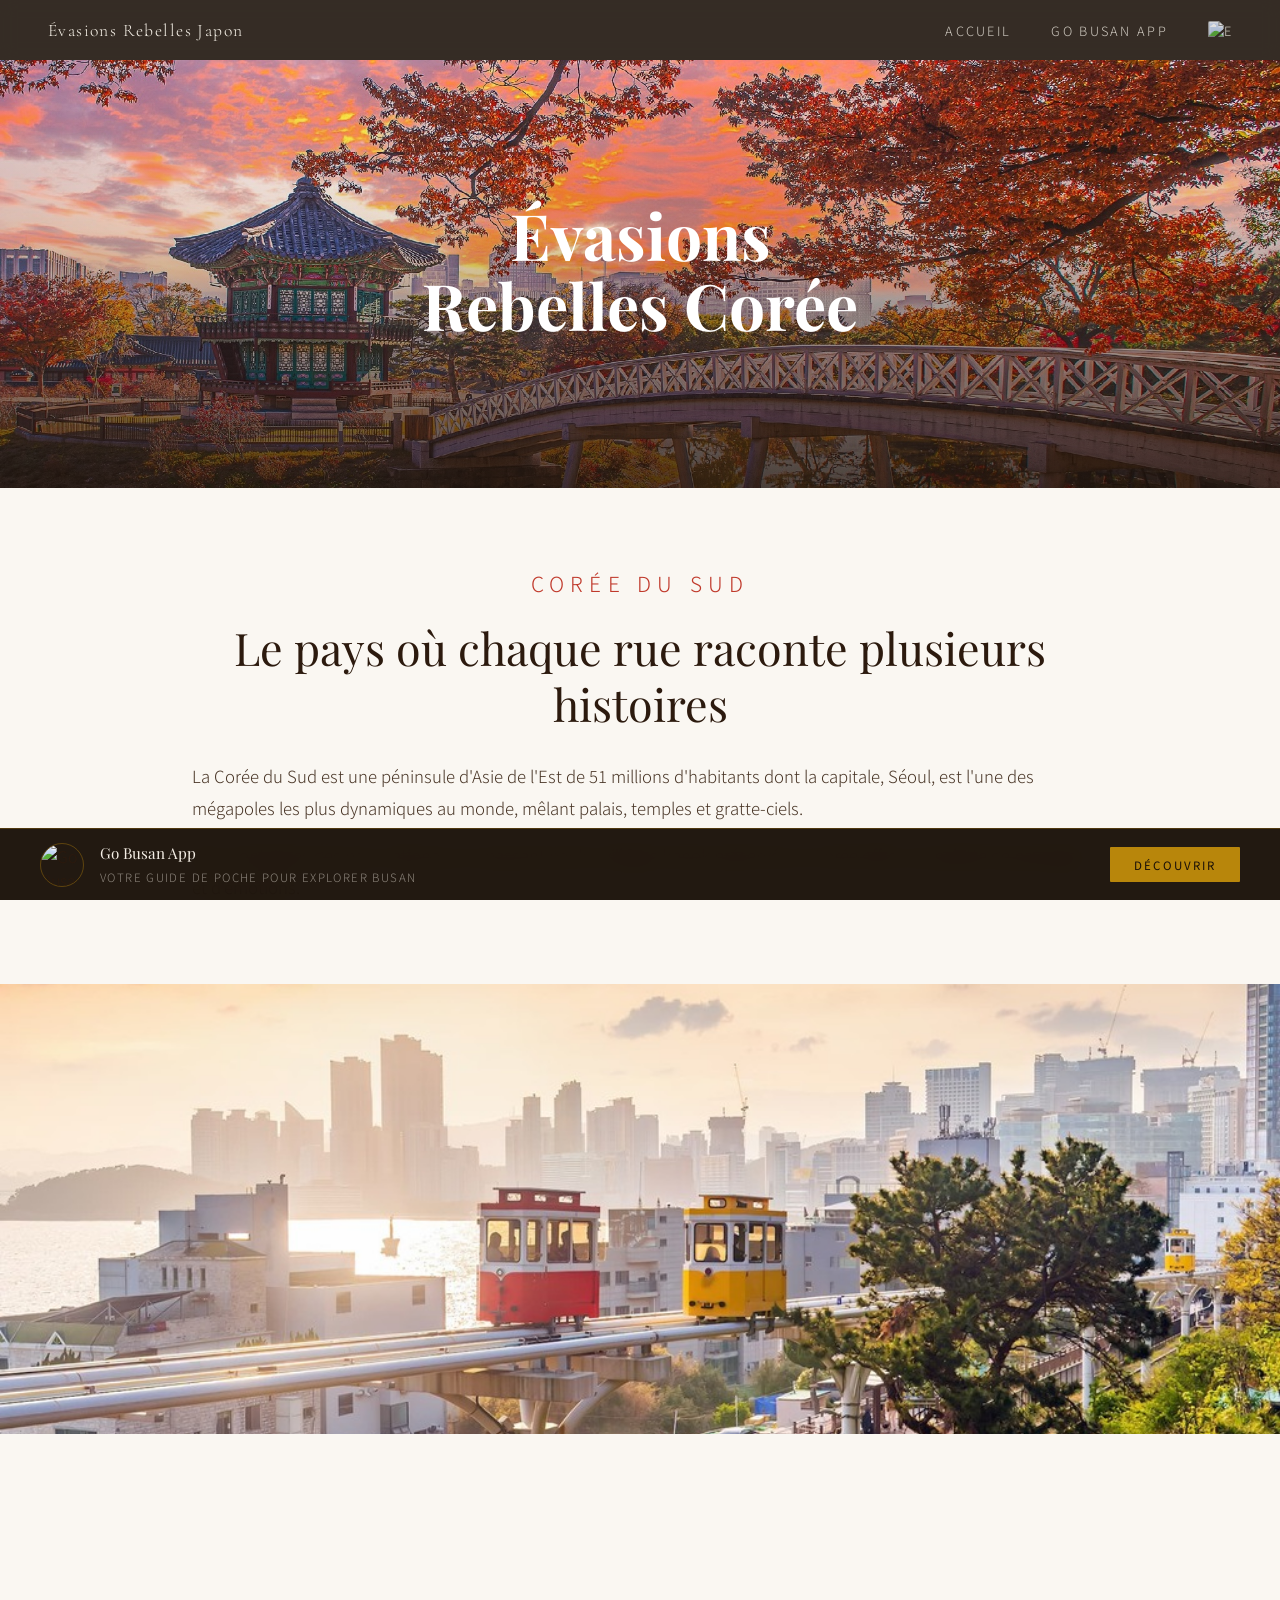
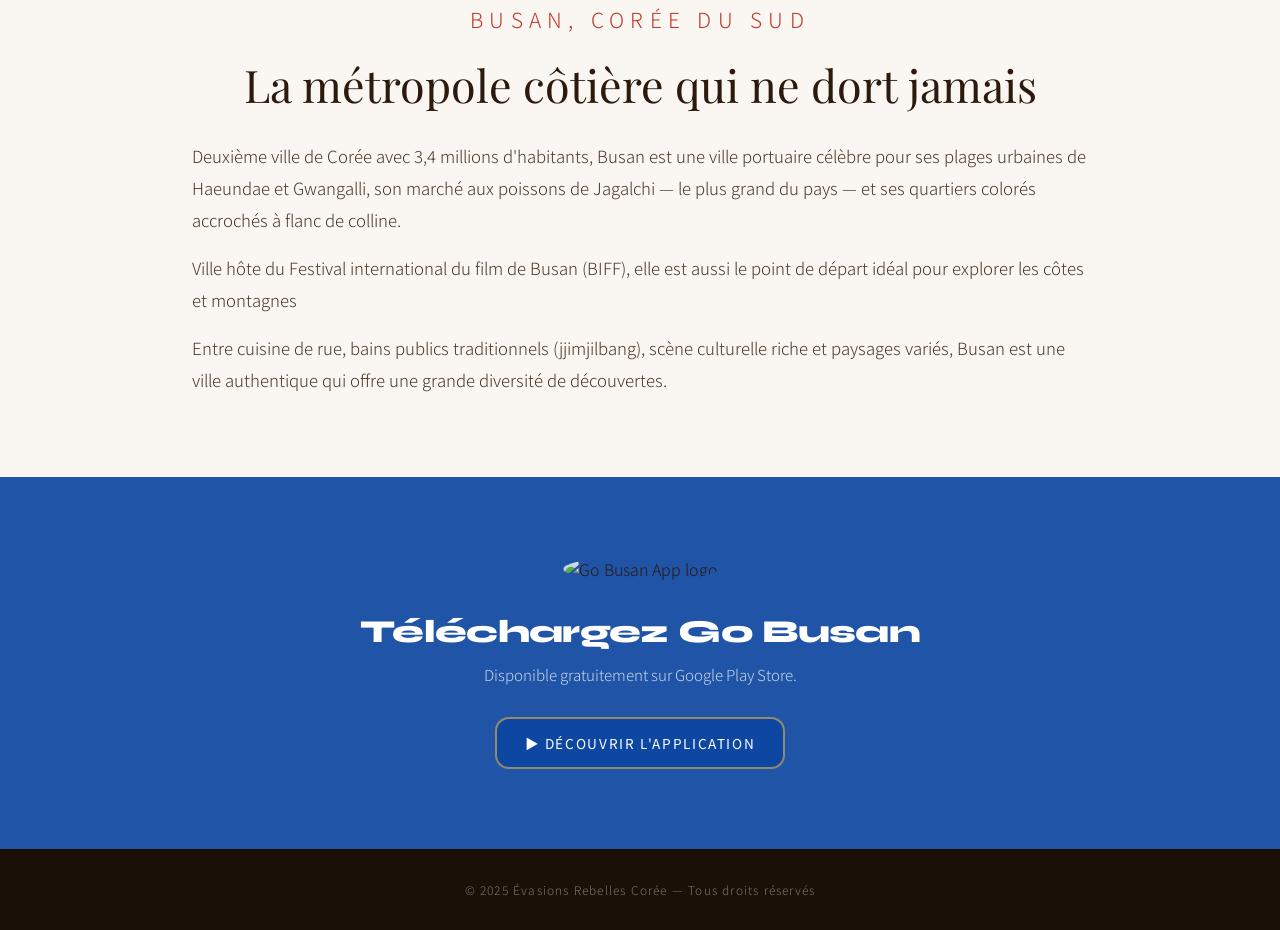
==== index.html @ 9be500cc "Add files via upload" ====
<!DOCTYPE html>
<html lang="fr">
<head>
  <meta charset="UTF-8" />
  <meta name="viewport" content="width=device-width, initial-scale=1.0, user-scalable=no" />
  <title>Évasions Rebelles Corée — Voyager en Corée du Sud & Busan</title>
  <meta name="google-site-verification" content="GgmcI2f29UuAipO4nDPixFxQtITEQQRp28L3rZeexoc" />

  <!-- ── SEO ── -->
  <meta name="description" content="Découvrez la Corée du Sud et Busan avec l'application Go Busan pour explorer la ville comme un local." />
  <meta name="keywords" content="voyage Corée du Sud, Busan tourisme, guide voyage Busan, application Busan, Évasions Rebelles, que faire à Busan, visiter Corée du Sud, Séoul voyage, Corée culture, road trip Corée, voyage Asie, conseils voyage Busan, Busan plages, Haeundae, Gwangalli, marché Jagalchi, village hanok, parc national Corée, jjimjilbang, BIFF festival, voyage indépendant Asie, blog voyage Corée, Busan que voir, Corée du Sud tourisme, voyageur indépendant Corée" />
  <meta name="author" content="Évasions Rebelles" />
  <meta name="robots" content="index, follow" />
  <link rel="canonical" href="https://evasionsrebelles.github.io/Evasions-Rebelles-Coree/" />

  <!-- ── Open Graph ── -->
  <meta property="og:type" content="website" />
  <meta property="og:locale" content="fr_FR" />
  <meta property="og:title" content="Évasions Rebelles Corée — Voyager en Corée du Sud & Busan" />
  <meta property="og:description" content="Découvrez la Corée du Sud et Busan avec l'application Go Busan pour explorer la ville comme un local." />
  <meta property="og:url" content="https://evasionsrebelles.github.io/Evasions-Rebelles-Coree/" />
  <meta property="og:image" content="https://raw.githubusercontent.com/Evasionsrebelles/Evasions-Rebelles-Coree/main/images/coree-hero.jpg" />
  <meta property="og:site_name" content="Évasions Rebelles Corée" />

  <!-- ── Twitter Card ── -->
  <meta name="twitter:card" content="summary_large_image" />
  <meta name="twitter:title" content="Évasions Rebelles Corée — Voyager en Corée du Sud & Busan" />
  <meta name="twitter:description" content="Découvrez la Corée du Sud et Busan avec l'application Go Busan pour explorer la ville comme un local." />
  <meta name="twitter:image" content="https://raw.githubusercontent.com/Evasionsrebelles/Evasions-Rebelles-Coree/main/images/coree-hero.jpg" />

  <!-- ── JSON-LD ── -->
  <script type="application/ld+json">
  {
    "@context": "https://schema.org",
    "@graph": [
      {
        "@type": "WebSite",
        "name": "Évasions Rebelles Corée",
        "url": "https://evasionsrebelles.github.io/Evasions-Rebelles-Coree/",
        "description": "Découvrez la Corée du Sud et Busan avec l'application Go Busan pour explorer la ville comme un local.",
        "inLanguage": "fr",
        "author": {
          "@type": "Organization",
          "name": "Évasions Rebelles",
          "url": "https://www.evasionsrebelles.com"
        }
      },
      {
        "@type": "TouristDestination",
        "name": "Busan",
        "description": "Deuxième ville de Corée du Sud, Busan est une métropole côtière célèbre pour ses plages urbaines, son marché aux poissons de Jagalchi et ses quartiers colorés.",
        "url": "https://evasionsrebelles.github.io/Evasions-Rebelles-Coree/",
        "touristType": "Voyageur indépendant",
        "containedInPlace": {
          "@type": "Country",
          "name": "Corée du Sud"
        }
      }
    ]
  }
  </script>
  <link rel="stylesheet" href="style.css" />
  <link href="https://fonts.googleapis.com/css2?family=Syne:wght@700;800&display=swap" rel="stylesheet">
</head>
<body style="display:flex; flex-direction:column; min-height:100vh;">

  <!-- ── NAVIGATION ── -->
  <nav>
    <a href="https://www.evasionsrebelles.com" class="brand">Évasions Rebelles Japon</a>
    <ul>
      <li><a href="index.html">Accueil</a></li>
      <li><a href="busan-tourism-app.html">Go Busan App</a></li>
      <li><a href="https://evasionsrebelles.github.io/Evasions-Rebelles-Coree/index-en.html" title="English version" style="display:flex; align-items:center; opacity:0.85; transition:opacity 0.3s; text-decoration:none;"><img src="https://raw.githubusercontent.com/Evasionsrebelles/Evasions-Rebelles-Coree/main/images/drapeau_en.png" alt="English" width="24" height="18" style="border-radius:2px; display:block;" /></a></li>
    </ul>
  </nav>

  <!-- ── HERO IMAGE CORÉE ── -->
  <div class="hero">
    <img src="images/coree-hero.jpg" alt="Paysage de Corée du Sud" />
    <div class="hero-overlay"></div>
    <div class="hero-text" style="left:50%; top:50%; transform:translate(-50%,-50%); text-align:center; bottom:auto;">
      <h1>Évasions Rebelles Corée</h1>
    </div>
  </div>

  <!-- ── INTRODUCTION CORÉE ── -->
  <section class="text-section">
    <span class="eyebrow" style="font-size:1.3em; display:block; text-align:center;">Corée du Sud</span>
    <h2 style="text-align:center;">Le pays où chaque rue raconte plusieurs histoires</h2>
    <p>La Corée du Sud est une péninsule d'Asie de l'Est de 51 millions d'habitants dont la capitale, Séoul, est l'une des mégapoles les plus dynamiques au monde, mêlant palais, temples et gratte-ciels.</p>
    <p>Des montagnes des parc nationaux en passant par les villages hanok préservés, la Corée offre une palette de paysages et d'émotions.</p>
  </section>

  <!-- ── IMAGE BUSAN ── -->
  <div class="img-section">
    <img src="images/busan-hero.jpg" alt="Vue de Busan" style="max-height:50vh; width:100%; object-fit:cover;" />
  </div>

  <!-- ── INTRODUCTION BUSAN ── -->
  <section class="text-section">
    <span class="eyebrow" style="font-size:1.3em; display:block; text-align:center;">Busan, Corée du Sud</span>
    <h2 style="text-align:center;">La métropole côtière qui ne dort jamais</h2>
    <p>Deuxième ville de Corée avec 3,4 millions d'habitants, Busan est une ville portuaire célèbre pour ses plages urbaines de Haeundae et Gwangalli, son marché aux poissons de Jagalchi — le plus grand du pays — et ses quartiers colorés accrochés à flanc de colline.</p>
    <p>Ville hôte du Festival international du film de Busan (BIFF), elle est aussi le point de départ idéal pour explorer les côtes et montagnes</p>
    <p>Entre cuisine de rue, bains publics traditionnels (jjimjilbang), scène culturelle riche et paysages variés, Busan est une ville authentique qui offre une grande diversité de découvertes.</p>
  </section>

  <!-- ── SECTION APPLICATION ── -->
  <section class="app-section-new" style="
    background: rgba(13,71,161,0.92);
    text-align: center;
    padding: 80px 4rem;
    transition: box-shadow 0.4s ease;
    position: relative;
  "
  onmouseover="this.style.boxShadow='0 0 60px 20px rgba(13,71,161,0.45), inset 0 0 40px rgba(232,184,75,0.08)'"
  onmouseout="this.style.boxShadow='none'"
  >
    <div style="margin-bottom: 32px;">
      <img src="https://raw.githubusercontent.com/Evasionsrebelles/Evasions-Rebelles-Coree/main/images/gobusan.png" alt="Go Busan App logo" style="width:120px; height:120px; object-fit:contain; border-radius:50%;" />
    </div>
    <h2 style="
      font-family: 'Syne', 'Playfair Display', serif;
      font-weight: 800;
      font-size: clamp(1.4rem, 2.8vw, 2rem);
      line-height: 1.2;
      letter-spacing: -.02em;
      color: #fff;
      margin-bottom: 12px;
    ">Téléchargez Go Busan</h2>
    <p style="color: rgba(255,255,255,0.75); font-size: .95rem; margin-bottom: 32px;">Disponible gratuitement sur Google Play Store.</p>
    <a href="https://evasionsrebelles.github.io/Evasions-Rebelles-Coree/busan-tourism-app.html" class="store-btn-new" style="
      display: inline-flex; align-items: center; gap: 10px;
      background: #0D47A1;
      border: 2px solid rgba(232,184,75,0.6);
      color: #fff;
      font-family: 'Noto Sans KR', sans-serif;
      font-weight: 400;
      font-size: .85rem;
      padding: 14px 28px;
      border-radius: 14px;
      text-decoration: none;
      letter-spacing: .12em;
      text-transform: uppercase;
      transition: background .2s, transform .2s, border-color .2s;
    "
    onmouseover="this.style.background='#0a3577'; this.style.transform='translateY(-1px)'; this.style.borderColor='#e8c97a'"
    onmouseout="this.style.background='#0D47A1'; this.style.transform=''; this.style.borderColor='rgba(232,184,75,0.6)'"
    >▶ Découvrir l'application</a>
  </section>

  <!-- ── STICKY APP BANNER ── -->
  <div class="sticky-app-banner" id="stickyBanner">
    <div class="banner-left">
      <img
        src="https://raw.githubusercontent.com/Evasionsrebelles/Evasions-Rebelles-Coree/main/images/gobusan.png"
        alt="Go Busan App"
        class="banner-logo"
      />
      <div class="banner-copy">
        <strong>Go Busan App</strong>
        <span>Votre guide de poche pour explorer Busan</span>
      </div>
    </div>
    <a href="busan-tourism-app.html" class="banner-btn">Découvrir</a>
  </div>

  <!-- ── FOOTER ── -->
  <footer>
    <p>© 2025 Évasions Rebelles Corée — Tous droits réservés</p>
  </footer>

  <script>
    const banner = document.getElementById('stickyBanner');
    const appSection = document.querySelector('.app-section');

    function isAppSectionVisible() {
      if (!appSection) return false;
      const rect = appSection.getBoundingClientRect();
      return rect.top < window.innerHeight * 0.85 && rect.bottom >= 0;
    }

    function updateBanner() {
      if (isAppSectionVisible()) {
        banner.classList.add('hidden');
      } else {
        banner.classList.remove('hidden');
      }
    }

    /* Écoute sur toutes les sources de scroll possibles (Flutter WebView) */
    ['scroll', 'touchmove', 'touchend'].forEach(function(evt) {
      window.addEventListener(evt, updateBanner, { passive: true });
      document.addEventListener(evt, updateBanner, { passive: true });
      document.documentElement.addEventListener(evt, updateBanner, { passive: true });
      document.body.addEventListener(evt, updateBanner, { passive: true });
    });

    /* IntersectionObserver en complément */
    if ('IntersectionObserver' in window) {
      new IntersectionObserver(function(entries) {
        banner.classList.toggle('hidden', entries[0].isIntersecting);
      }, { threshold: 0.15 }).observe(appSection);
    }

    /* Polling toutes les 300ms — filet de sécurité Flutter WebView */
    setInterval(updateBanner, 300);

    /* État initial */
    updateBanner();
  </script>

</body>
</html>
---- style.css ----
@import url('https://fonts.googleapis.com/css2?family=Playfair+Display:ital,wght@0,400;0,700;1,400&family=Noto+Sans+KR:wght@300;400&family=Cormorant+Garamond:ital,wght@0,300;1,300&display=swap');

*, *::before, *::after { box-sizing: border-box; margin: 0; padding: 0; }

:root {
  --red: #C0392B;
  --deep: #1a1008;
  --sand: #f5efe6;
  --ink: #2c1a0e;
  --gold: #b8860b;
  --light: #faf7f2;
}

html { scroll-behavior: smooth; }

body {
  background: var(--light);
  color: var(--ink);
  font-family: 'Noto Sans KR', sans-serif;
  font-weight: 300;
}

/* ── NAV ── */
nav {
  position: fixed;
  top: 0; left: 0; right: 0;
  z-index: 100;
  display: flex;
  align-items: center;
  justify-content: space-between;
  padding: 0 3rem;
  height: 60px;
  background: rgba(26,16,8,0.88);
  backdrop-filter: blur(8px);
  flex-wrap: nowrap;
}

nav .brand {
  font-family: 'Cormorant Garamond', serif;
  font-style: normal;
  font-size: 1.1rem;
  color: var(--sand);
  letter-spacing: 0.08em;
  text-decoration: none;
  flex-shrink: 0;
  white-space: nowrap;
}

nav ul {
  list-style: none;
  display: flex;
  align-items: center;
  gap: 2.5rem;
  flex-shrink: 0;
  white-space: nowrap;
}

nav ul li {
  display: flex;
  align-items: center;
}

nav ul a {
  font-family: 'Noto Sans KR', sans-serif;
  font-weight: 300;
  font-size: 0.8rem;
  letter-spacing: 0.18em;
  text-transform: uppercase;
  color: var(--sand);
  text-decoration: none;
  opacity: 0.8;
  transition: opacity 0.3s;
  white-space: nowrap;
}

nav ul a:hover { opacity: 1; color: #e8c97a; }

/* ── STICKY APP BANNER ── */
.sticky-app-banner {
  position: fixed;
  bottom: 0; left: 0; right: 0;
  z-index: 200;
  display: flex;
  align-items: center;
  justify-content: space-between;
  gap: 1rem;
  padding: 0.85rem 2.5rem;
  background: rgba(26,16,8,0.96);
  backdrop-filter: blur(12px);
  border-top: 1px solid rgba(184,134,11,0.3);
  transform: translateY(0);
  -webkit-transform: translateY(0);
  transition: transform 0.5s cubic-bezier(.77,0,.18,1), opacity 0.5s ease;
  opacity: 1;
  /* Flutter Android WebView : forcer le rendu du bandeau */
  will-change: transform;
  -webkit-backface-visibility: hidden;
  backface-visibility: hidden;
}

/* Fallback sticky si position:fixed non supporté (Flutter WebView) */
@supports not (position: fixed) {
  .sticky-app-banner {
    position: sticky;
    bottom: 0;
    width: 100%;
  }
}

.sticky-app-banner.hidden {
  transform: translateY(110%);
  -webkit-transform: translateY(110%);
  opacity: 0;
  pointer-events: none;
}

.sticky-app-banner .banner-left {
  display: flex;
  align-items: center;
  gap: 1rem;
  min-width: 0;
}

.sticky-app-banner .banner-logo {
  width: 44px;
  height: 44px;
  border-radius: 50%;
  object-fit: contain;
  flex-shrink: 0;
  border: 1px solid rgba(184,134,11,0.4);
}

.sticky-app-banner .banner-copy {
  min-width: 0;
}

.sticky-app-banner .banner-copy strong {
  display: block;
  font-family: 'Playfair Display', serif;
  font-size: 0.95rem;
  font-weight: 400;
  color: var(--sand);
  white-space: nowrap;
}

.sticky-app-banner .banner-copy span {
  font-size: 0.72rem;
  letter-spacing: 0.12em;
  color: rgba(245,239,230,0.5);
  text-transform: uppercase;
  white-space: nowrap;
}

.sticky-app-banner .banner-btn {
  flex-shrink: 0;
  display: inline-block;
  padding: 0.6rem 1.5rem;
  background: var(--gold);
  color: var(--deep);
  font-size: 0.72rem;
  font-weight: 400;
  letter-spacing: 0.18em;
  text-transform: uppercase;
  text-decoration: none;
  border-radius: 1px;
  transition: background 0.3s, transform 0.2s;
  white-space: nowrap;
}

.sticky-app-banner .banner-btn:hover {
  background: #e8c97a;
  transform: scale(1.04);
}

@keyframes bannerPulse {
  0%, 100% { box-shadow: 0 -2px 24px rgba(184,134,11,0.15); }
  50% { box-shadow: 0 -2px 36px rgba(184,134,11,0.35); }
}

.sticky-app-banner {
  animation: bannerPulse 3s ease-in-out infinite;
}

/* ── HERO ── */
.hero {
  position: relative;
  width: 100%;
  height: 33.4vw; /* ratio exact de coree-hero : 660/1977 */
  min-height: 220px;
  max-height: 660px;
  overflow: hidden;
  display: block;
  margin-top: 60px;
}

.hero img {
  width: 100%;
  height: 100%;
  object-fit: cover;
  object-position: center;
  display: block;
}

.hero-overlay {
  position: absolute;
  inset: 0;
  background: linear-gradient(to top, rgba(26,16,8,0.72) 0%, rgba(26,16,8,0.1) 60%, transparent 100%);
}

.hero-text {
  position: absolute;
  bottom: 0;
  left: 0;
  z-index: 2;
  padding: 3.5rem 4rem;
  max-width: 820px;
}

.hero-text .tag {
  font-size: 0.7rem;
  letter-spacing: 0.3em;
  text-transform: uppercase;
  color: #e8c97a;
  margin-bottom: 1rem;
  display: block;
}

.hero-text h1 {
  font-family: 'Playfair Display', serif;
  font-size: clamp(1.6rem, 5vw, 4rem);
  font-weight: 700;
  color: #fff;
  line-height: 1.1;
  margin-bottom: 0.5rem;
}

.hero-text h1 em {
  font-style: italic;
  color: #e8c97a;
}

/* ── IMAGE HERO (autres sections) ── */
.img-section {
  width: 100%;
  height: 60vh;
  min-height: 340px;
  overflow: hidden;
  position: relative;
}

.img-section img {
  width: 100%;
  height: 100%;
  object-fit: cover;
  object-position: center;
  display: block;
  transition: transform 8s ease;
}

.img-section:hover img { transform: scale(1.04); }

.img-placeholder {
  width: 100%;
  height: 100%;
  display: flex;
  flex-direction: column;
  align-items: center;
  justify-content: center;
  gap: 1rem;
  background: linear-gradient(135deg, #2c1a0e 0%, #4a2c17 50%, #2c1a0e 100%);
  color: rgba(245,239,230,0.5);
  font-size: 0.75rem;
  letter-spacing: 0.2em;
  text-transform: uppercase;
}

.img-placeholder svg { opacity: 0.3; }

/* ── SECTIONS TEXTE ── */
.text-section {
  padding: 5rem 4rem;
  max-width: 80%;
  width: 80%;
  margin: 0 auto;
}

.text-section .eyebrow {
  font-size: 0.68rem;
  letter-spacing: 0.3em;
  text-transform: uppercase;
  color: var(--red);
  margin-bottom: 1.4rem;
  display: block;
}

.text-section h2 {
  font-family: 'Playfair Display', serif;
  font-size: clamp(1.8rem, 3.5vw, 2.8rem);
  font-weight: 400;
  color: var(--ink);
  line-height: 1.25;
  margin-bottom: 1.8rem;
}

.text-section p {
  font-size: 1.05rem;
  line-height: 1.9;
  color: #4a3728;
  max-width: 100%;
}

.text-section p + p { margin-top: 1rem; }

/* ── DIVIDER ── */
.divider {
  width: 60px;
  height: 2px;
  background: var(--red);
  margin: 2rem auto;
}

/* ── SECTION APP ── */
.app-section {
  background: var(--deep);
  padding: 6rem 4rem;
  text-align: center;
}

.app-section h2 {
  font-family: 'Playfair Display', serif;
  font-size: clamp(1.8rem, 3vw, 2.6rem);
  color: var(--sand);
  font-weight: 400;
  margin-bottom: 1rem;
}

.app-section .sub {
  font-size: 0.78rem;
  letter-spacing: 0.25em;
  text-transform: uppercase;
  color: #e8c97a;
  margin-bottom: 3.5rem;
  display: block;
}

/* ── LOGO SVG PLACEHOLDER ── */
.logo-link {
  display: inline-block;
  text-decoration: none;
  transition: transform 0.35s cubic-bezier(.34,1.56,.64,1), filter 0.3s;
  cursor: pointer;
}

.logo-link:hover {
  transform: scale(1.07);
  filter: drop-shadow(0 12px 28px rgba(184,134,11,0.45));
}

.logo-svg {
  width: 180px;
  height: 180px;
}

/* ── PAGE APP ── */
.page-intro {
  padding: 5rem 4rem 3rem;
  max-width: 860px;
  margin: 0 auto;
  text-align: center;
}

.page-intro .eyebrow {
  font-size: 0.68rem;
  letter-spacing: 0.3em;
  text-transform: uppercase;
  color: var(--red);
  margin-bottom: 1.4rem;
  display: block;
}

.page-intro h1 {
  font-family: 'Playfair Display', serif;
  font-size: clamp(2rem, 4vw, 3.2rem);
  font-weight: 400;
  color: var(--ink);
  line-height: 1.2;
  margin-bottom: 1rem;
}

.features {
  padding: 4rem;
  max-width: 900px;
  margin: 0 auto;
  display: grid;
  grid-template-columns: repeat(auto-fit, minmax(220px, 1fr));
  gap: 2.5rem;
}

.feature-card {
  background: #fff;
  border: 1px solid rgba(44,26,14,0.08);
  padding: 2rem;
  border-radius: 2px;
  box-shadow: 0 2px 18px rgba(44,26,14,0.06);
}

.feature-card .icon { font-size: 1.8rem; margin-bottom: 1rem; }

.feature-card h3 {
  font-family: 'Playfair Display', serif;
  font-size: 1rem;
  font-weight: 400;
  color: var(--ink);
  margin-bottom: 0.6rem;
}

.feature-card p {
  font-size: 0.85rem;
  line-height: 1.7;
  color: #6b4f3a;
}

.store-btn {
  display: inline-flex;
  align-items: center;
  gap: 0.8rem;
  background: var(--deep);
  color: var(--sand);
  text-decoration: none;
  padding: 1rem 2.2rem;
  font-size: 0.85rem;
  letter-spacing: 0.12em;
  text-transform: uppercase;
  border: 1px solid rgba(245,239,230,0.2);
  transition: background 0.3s, border-color 0.3s;
  margin-top: 2.5rem;
}

.store-btn:hover { background: var(--red); border-color: var(--red); }

.lorem-section {
  padding: 4rem;
  max-width: 760px;
  margin: 0 auto;
  border-top: 1px solid rgba(44,26,14,0.1);
}

.lorem-section h3 {
  font-family: 'Playfair Display', serif;
  font-size: 1.4rem;
  font-weight: 400;
  color: var(--ink);
  margin-bottom: 1.5rem;
}

.lorem-section p {
  font-size: 0.95rem;
  line-height: 1.9;
  color: #6b4f3a;
  margin-bottom: 1rem;
}

/* ── FOOTER ── */
footer {
  background: var(--deep);
  color: rgba(245,239,230,0.45);
  text-align: center;
  padding: 2rem;
  font-size: 0.75rem;
  letter-spacing: 0.1em;
}

/* ── RESPONSIVE ── */
@media (max-width: 768px) {
  nav { padding: 0 1rem; gap: 0.6rem; }
  nav ul { gap: 0.8rem; }
  nav ul a { font-size: 0.58rem; letter-spacing: 0.08em; }
  nav .brand { font-size: 0.82rem; letter-spacing: 0.03em; }

  .hero { margin-top: 60px; }
  .hero-text { padding: 1.2rem 1.2rem; }
  .hero-text h1 { font-size: clamp(1rem, 5vw, 1.8rem); }
  .hero-text .tag { font-size: 0.6rem; }

  .text-section { padding: 3rem 1.5rem; max-width: 100%; width: 100%; }
  .app-section { padding: 4rem 1.5rem; }
  .features { padding: 2rem 1.5rem; }
  .page-intro { padding: 3.5rem 1.5rem 2rem; }
  .lorem-section { padding: 2.5rem 1.5rem; }

  /* Bandeau sticky mobile : version compacte */
  .sticky-app-banner {
    padding: 0.7rem 1rem;
    gap: 0.6rem;
  }
  .sticky-app-banner .banner-copy span {
    display: none; /* cache le sous-titre sur très petits écrans */
  }
  .sticky-app-banner .banner-copy strong {
    font-size: 0.82rem;
  }
  .sticky-app-banner .banner-btn {
    padding: 0.5rem 1rem;
    font-size: 0.65rem;
  }
}
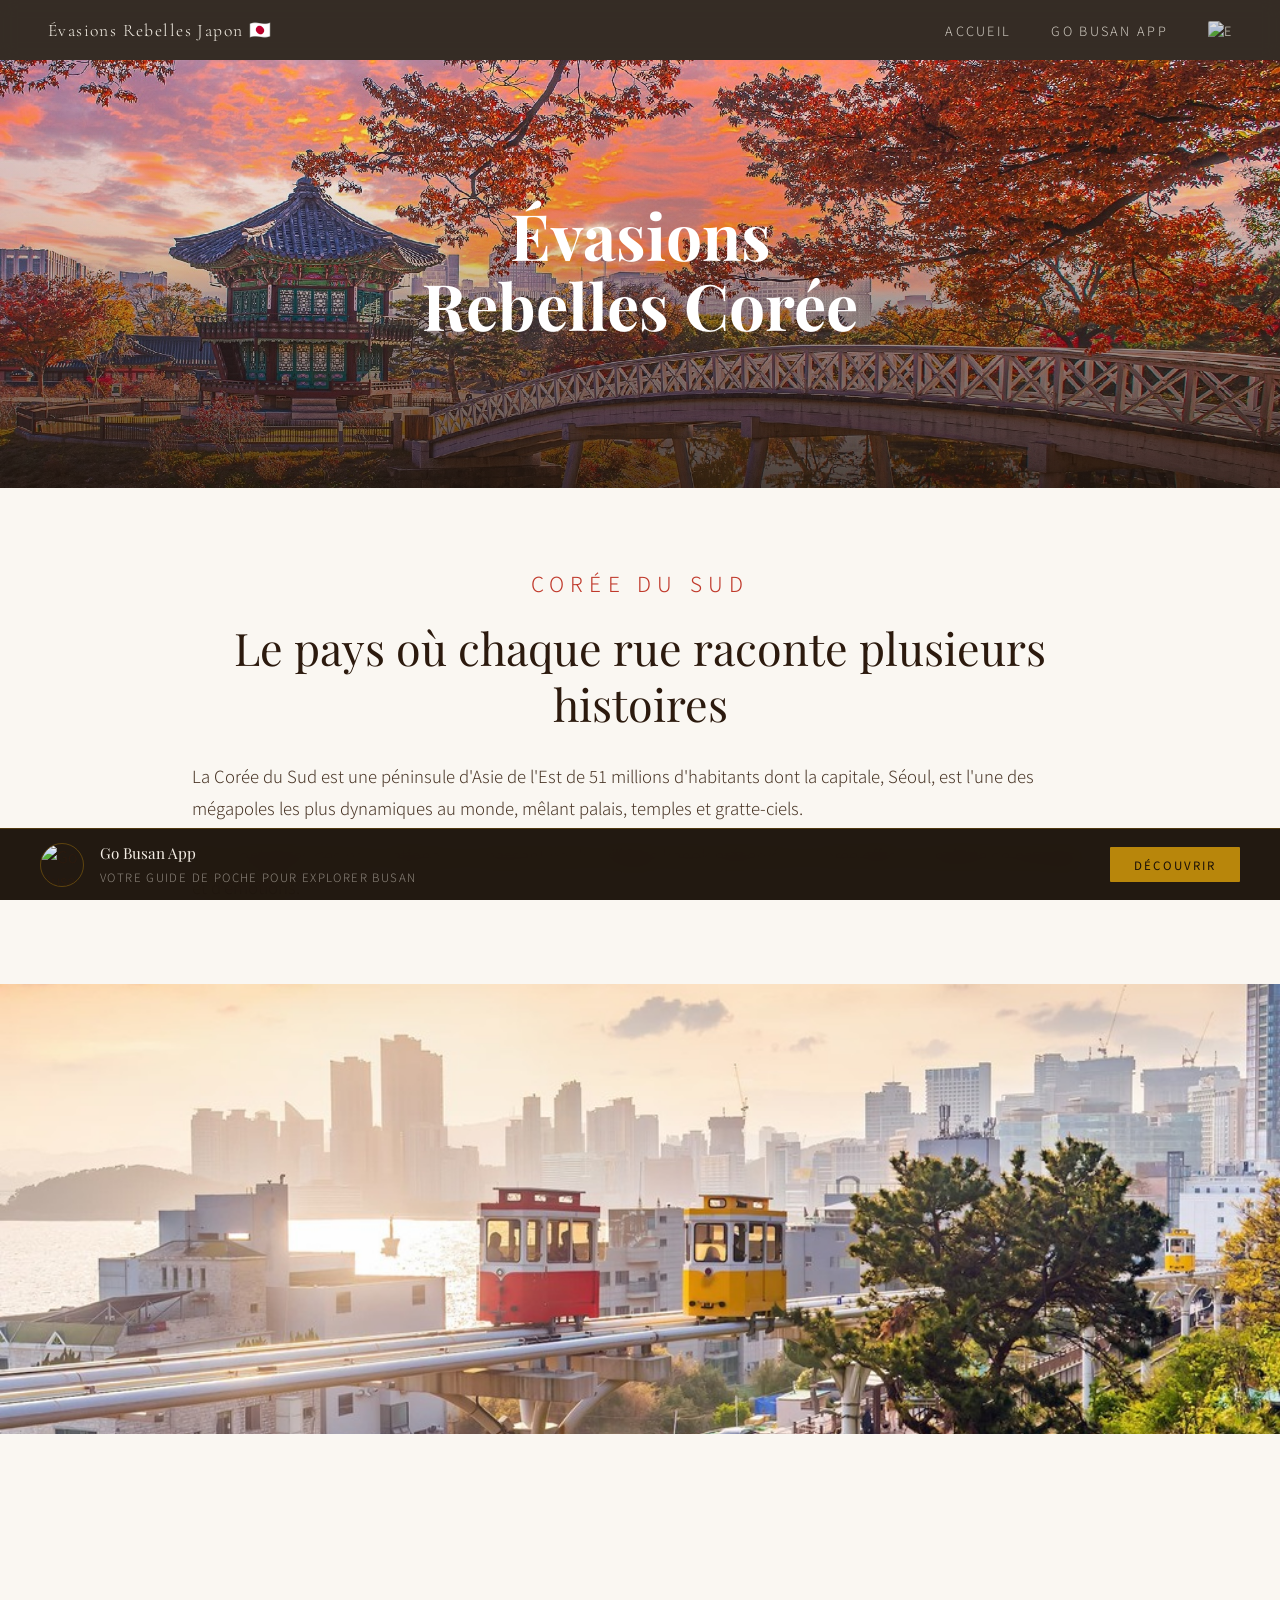
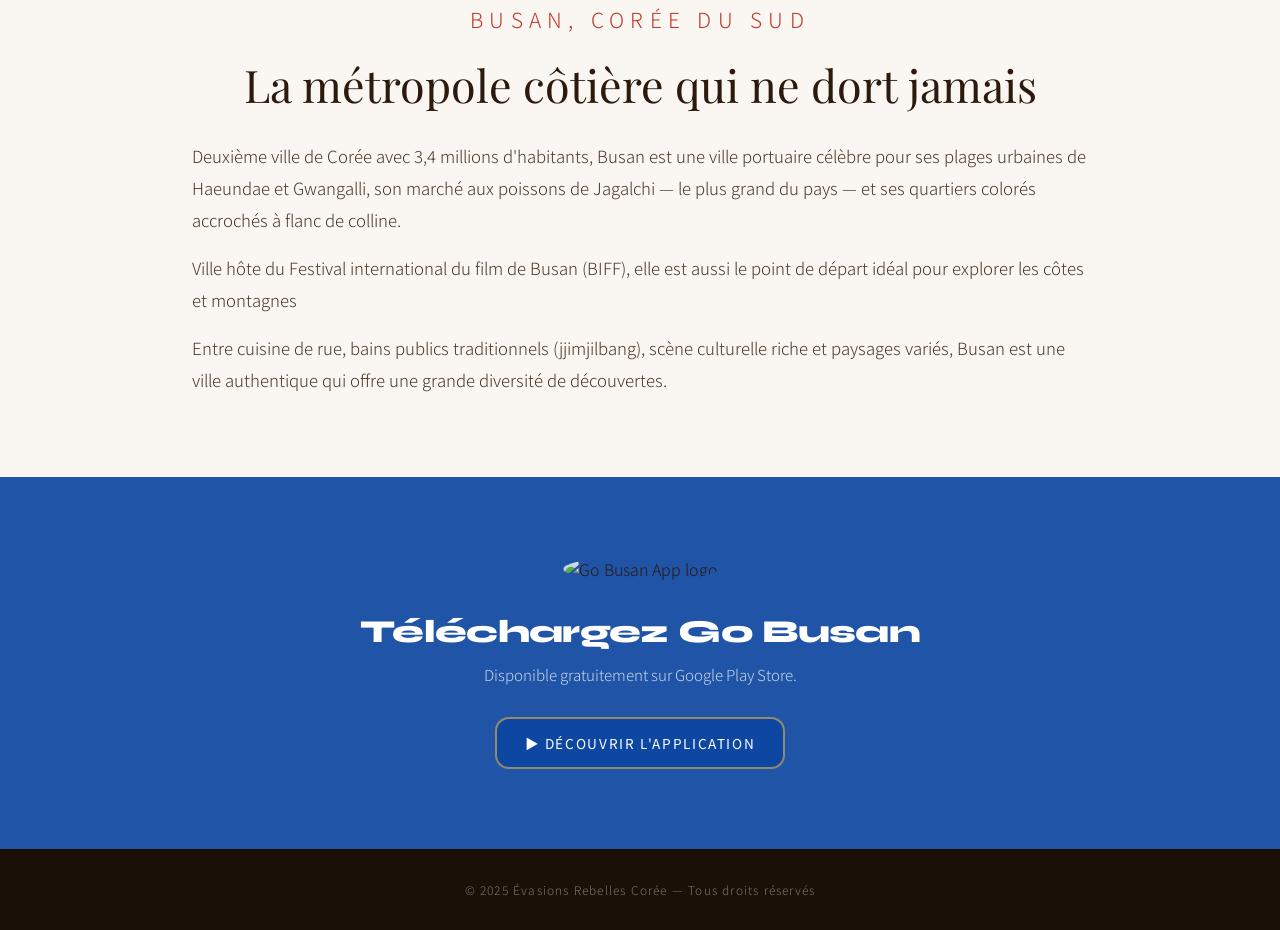
==== commit 0627ed9e: "Add files via upload" ====
--- a/index.html
+++ b/index.html
@@ -66,7 +66,7 @@
 
   <!-- ── NAVIGATION ── -->
   <nav>
-    <a href="https://www.evasionsrebelles.com" class="brand">Évasions Rebelles Japon</a>
+    <a href="https://www.evasionsrebelles.com" class="brand">Évasions Rebelles Japon 🇯🇵</a>
     <ul>
       <li><a href="index.html">Accueil</a></li>
       <li><a href="busan-tourism-app.html">Go Busan App</a></li>
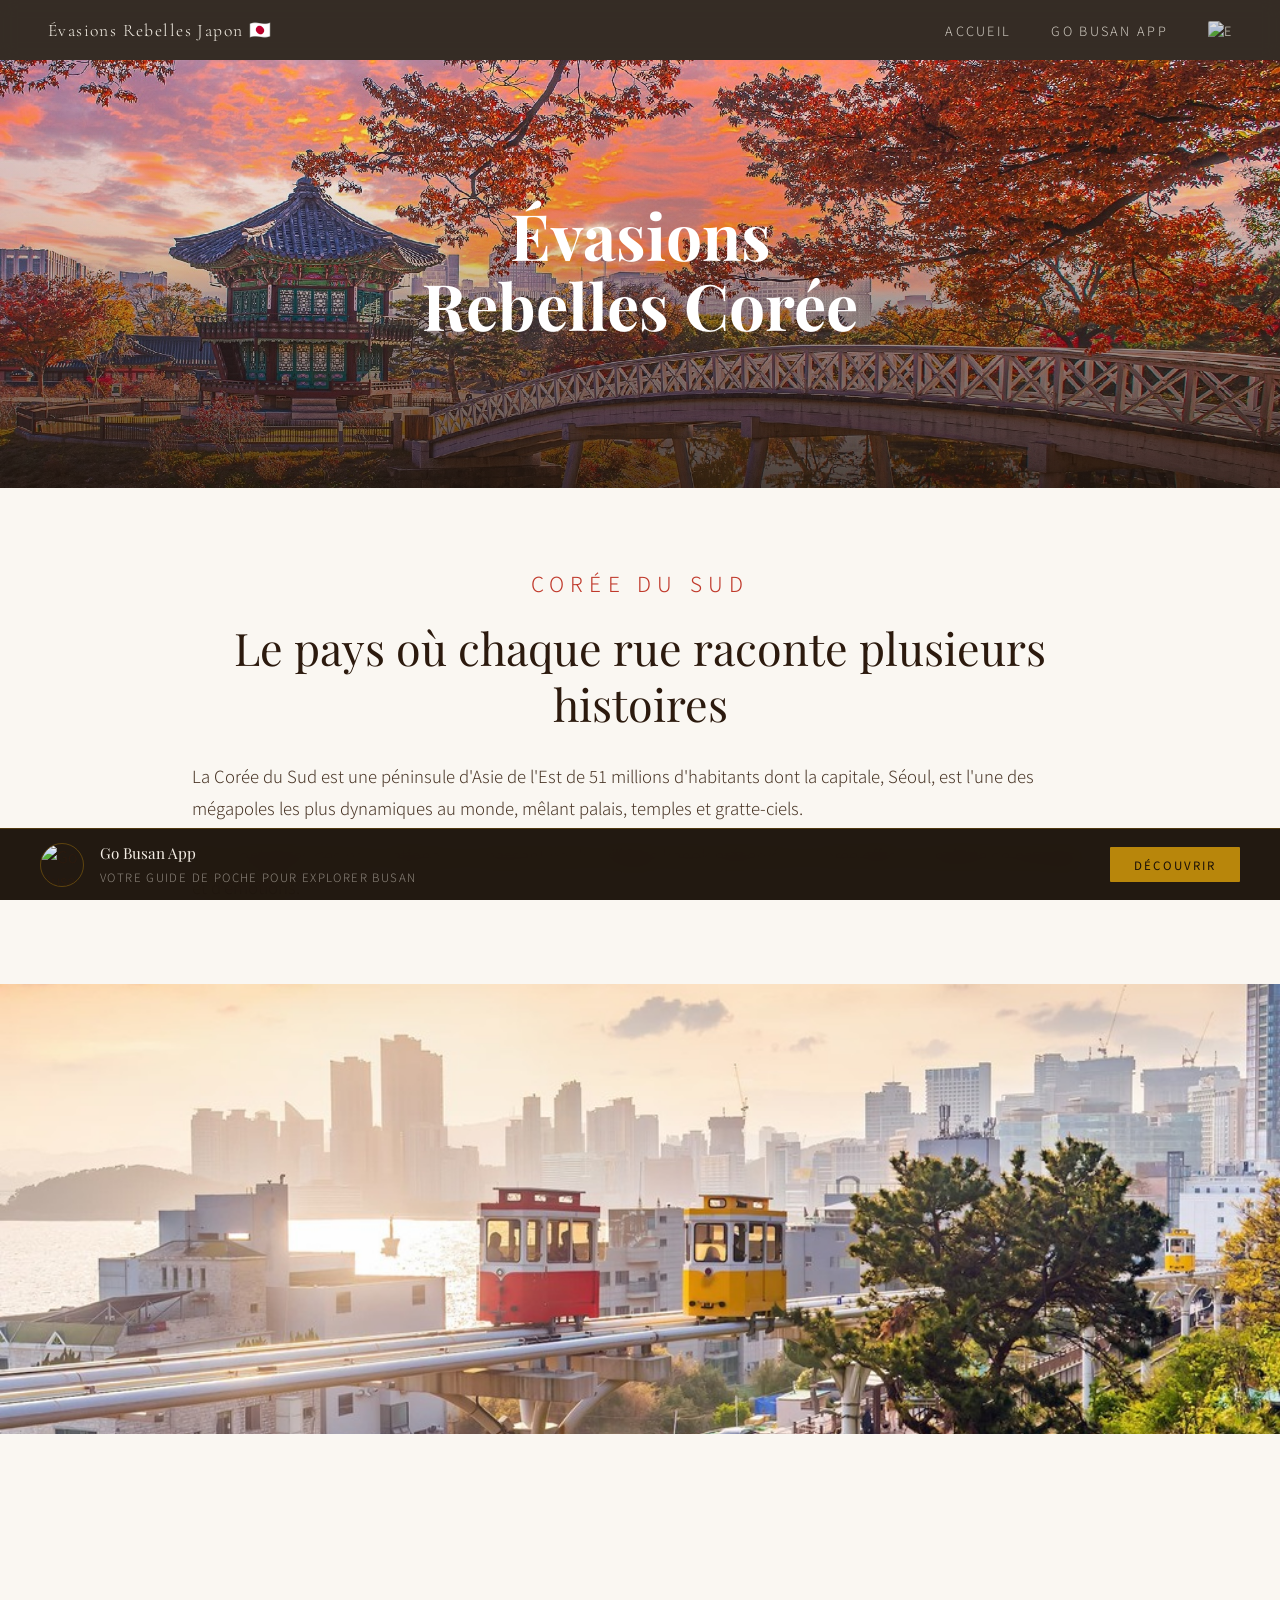
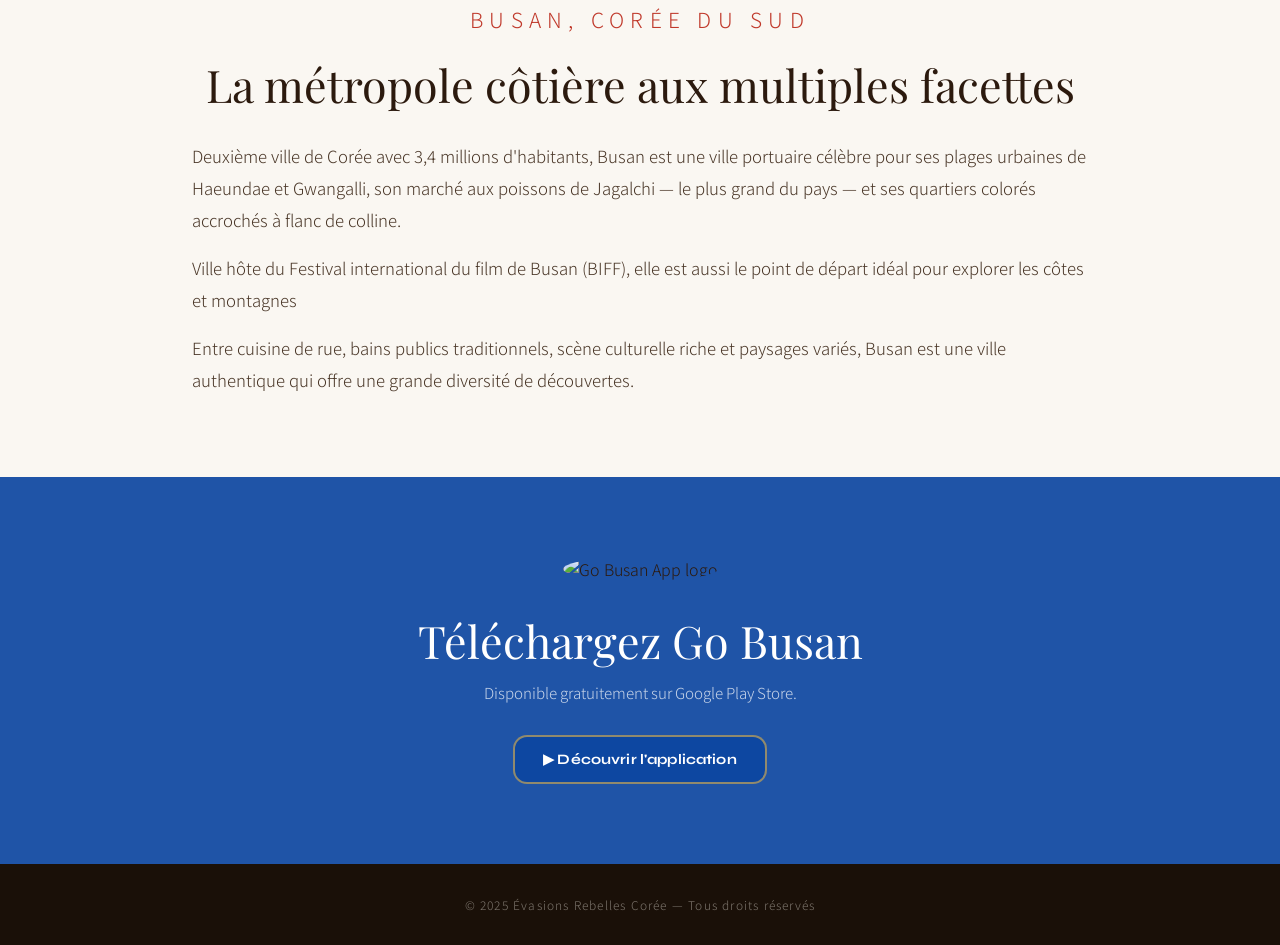
==== commit 8d6e7ab7: "Add files via upload" ====
--- a/index.html
+++ b/index.html
@@ -99,10 +99,10 @@
   <!-- ── INTRODUCTION BUSAN ── -->
   <section class="text-section">
     <span class="eyebrow" style="font-size:1.3em; display:block; text-align:center;">Busan, Corée du Sud</span>
-    <h2 style="text-align:center;">La métropole côtière qui ne dort jamais</h2>
+    <h2 style="text-align:center;">La métropole côtière aux multiples facettes</h2>
     <p>Deuxième ville de Corée avec 3,4 millions d'habitants, Busan est une ville portuaire célèbre pour ses plages urbaines de Haeundae et Gwangalli, son marché aux poissons de Jagalchi — le plus grand du pays — et ses quartiers colorés accrochés à flanc de colline.</p>
     <p>Ville hôte du Festival international du film de Busan (BIFF), elle est aussi le point de départ idéal pour explorer les côtes et montagnes</p>
-    <p>Entre cuisine de rue, bains publics traditionnels (jjimjilbang), scène culturelle riche et paysages variés, Busan est une ville authentique qui offre une grande diversité de découvertes.</p>
+    <p>Entre cuisine de rue, bains publics traditionnels, scène culturelle riche et paysages variés, Busan est une ville authentique qui offre une grande diversité de découvertes.</p>
   </section>
 
   <!-- ── SECTION APPLICATION ── -->
@@ -120,11 +120,11 @@
       <img src="https://raw.githubusercontent.com/Evasionsrebelles/Evasions-Rebelles-Coree/main/images/gobusan.png" alt="Go Busan App logo" style="width:120px; height:120px; object-fit:contain; border-radius:50%;" />
     </div>
     <h2 style="
-      font-family: 'Syne', 'Playfair Display', serif;
-      font-weight: 800;
-      font-size: clamp(1.4rem, 2.8vw, 2rem);
-      line-height: 1.2;
-      letter-spacing: -.02em;
+      font-family: 'Playfair Display', serif;
+      font-weight: 400;
+      font-size: clamp(1.8rem, 3.5vw, 2.8rem);
+      line-height: 1.25;
+      letter-spacing: 0;
       color: #fff;
       margin-bottom: 12px;
     ">Téléchargez Go Busan</h2>
@@ -134,14 +134,13 @@
       background: #0D47A1;
       border: 2px solid rgba(232,184,75,0.6);
       color: #fff;
-      font-family: 'Noto Sans KR', sans-serif;
-      font-weight: 400;
-      font-size: .85rem;
+      font-family: 'Syne', sans-serif;
+      font-weight: 700;
+      font-size: .9rem;
       padding: 14px 28px;
       border-radius: 14px;
       text-decoration: none;
-      letter-spacing: .12em;
-      text-transform: uppercase;
+      letter-spacing: .01em;
       transition: background .2s, transform .2s, border-color .2s;
     "
     onmouseover="this.style.background='#0a3577'; this.style.transform='translateY(-1px)'; this.style.borderColor='#e8c97a'"
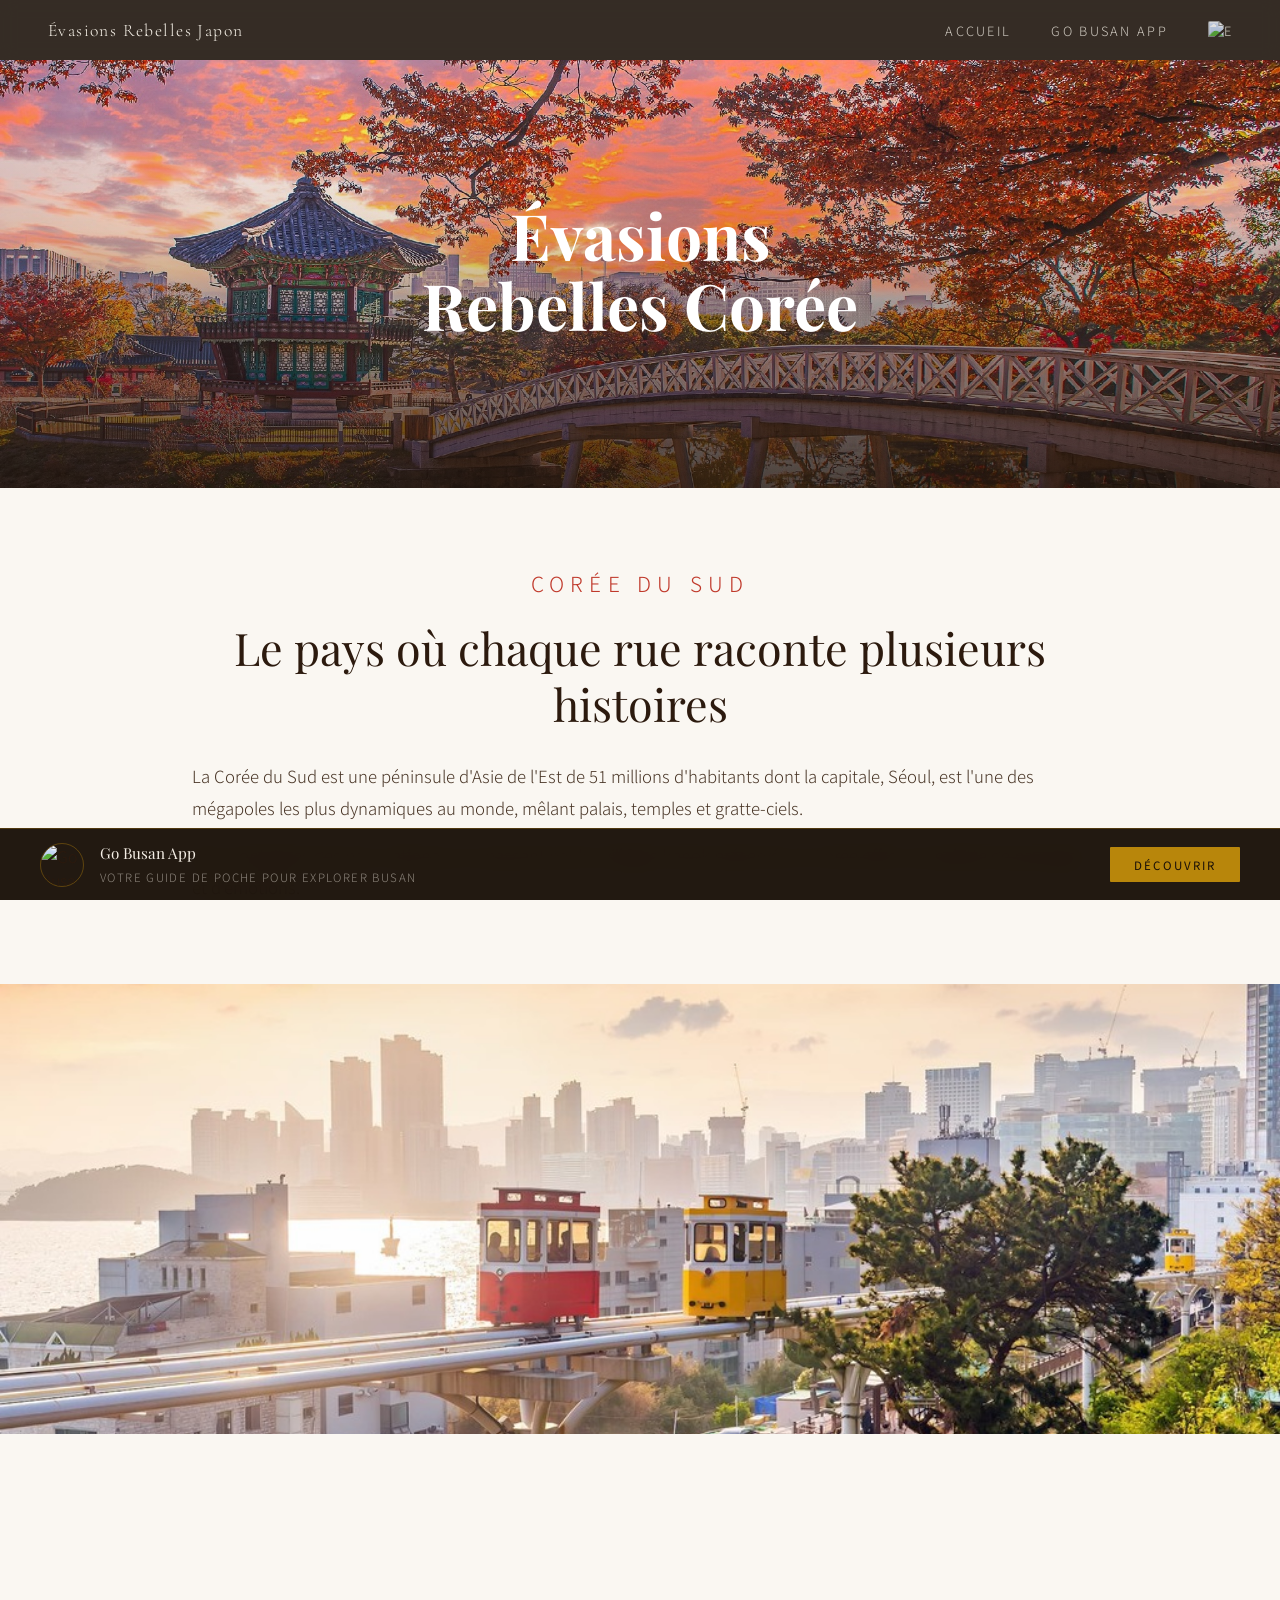
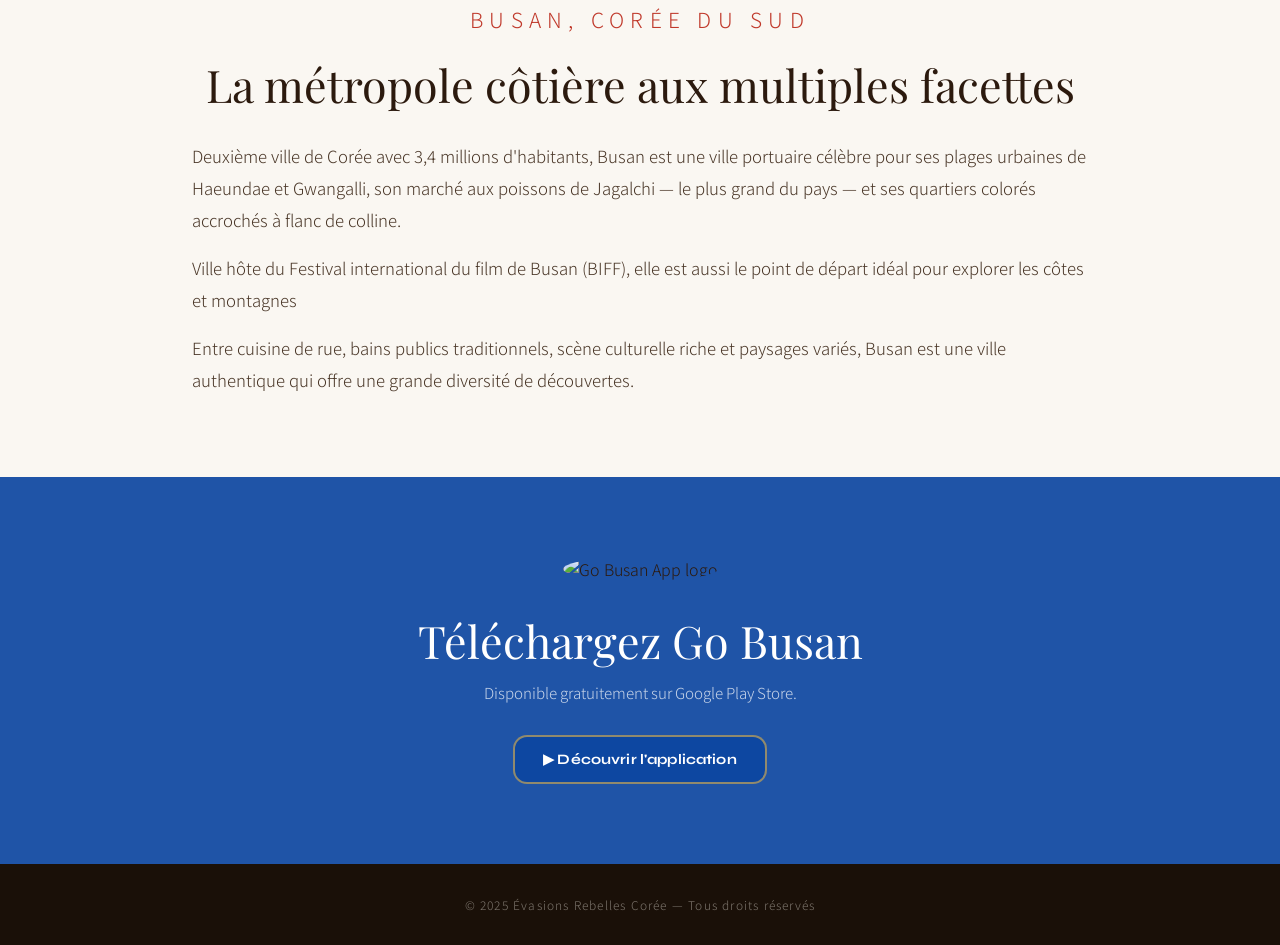
==== commit 171453ec: "Add files via upload" ====
--- a/index.html
+++ b/index.html
@@ -66,7 +66,7 @@
 
   <!-- ── NAVIGATION ── -->
   <nav>
-    <a href="https://www.evasionsrebelles.com" class="brand">Évasions Rebelles Japon 🇯🇵</a>
+    <a href="https://www.evasionsrebelles.com" class="brand">Évasions Rebelles Japon</a>
     <ul>
       <li><a href="index.html">Accueil</a></li>
       <li><a href="busan-tourism-app.html">Go Busan App</a></li>
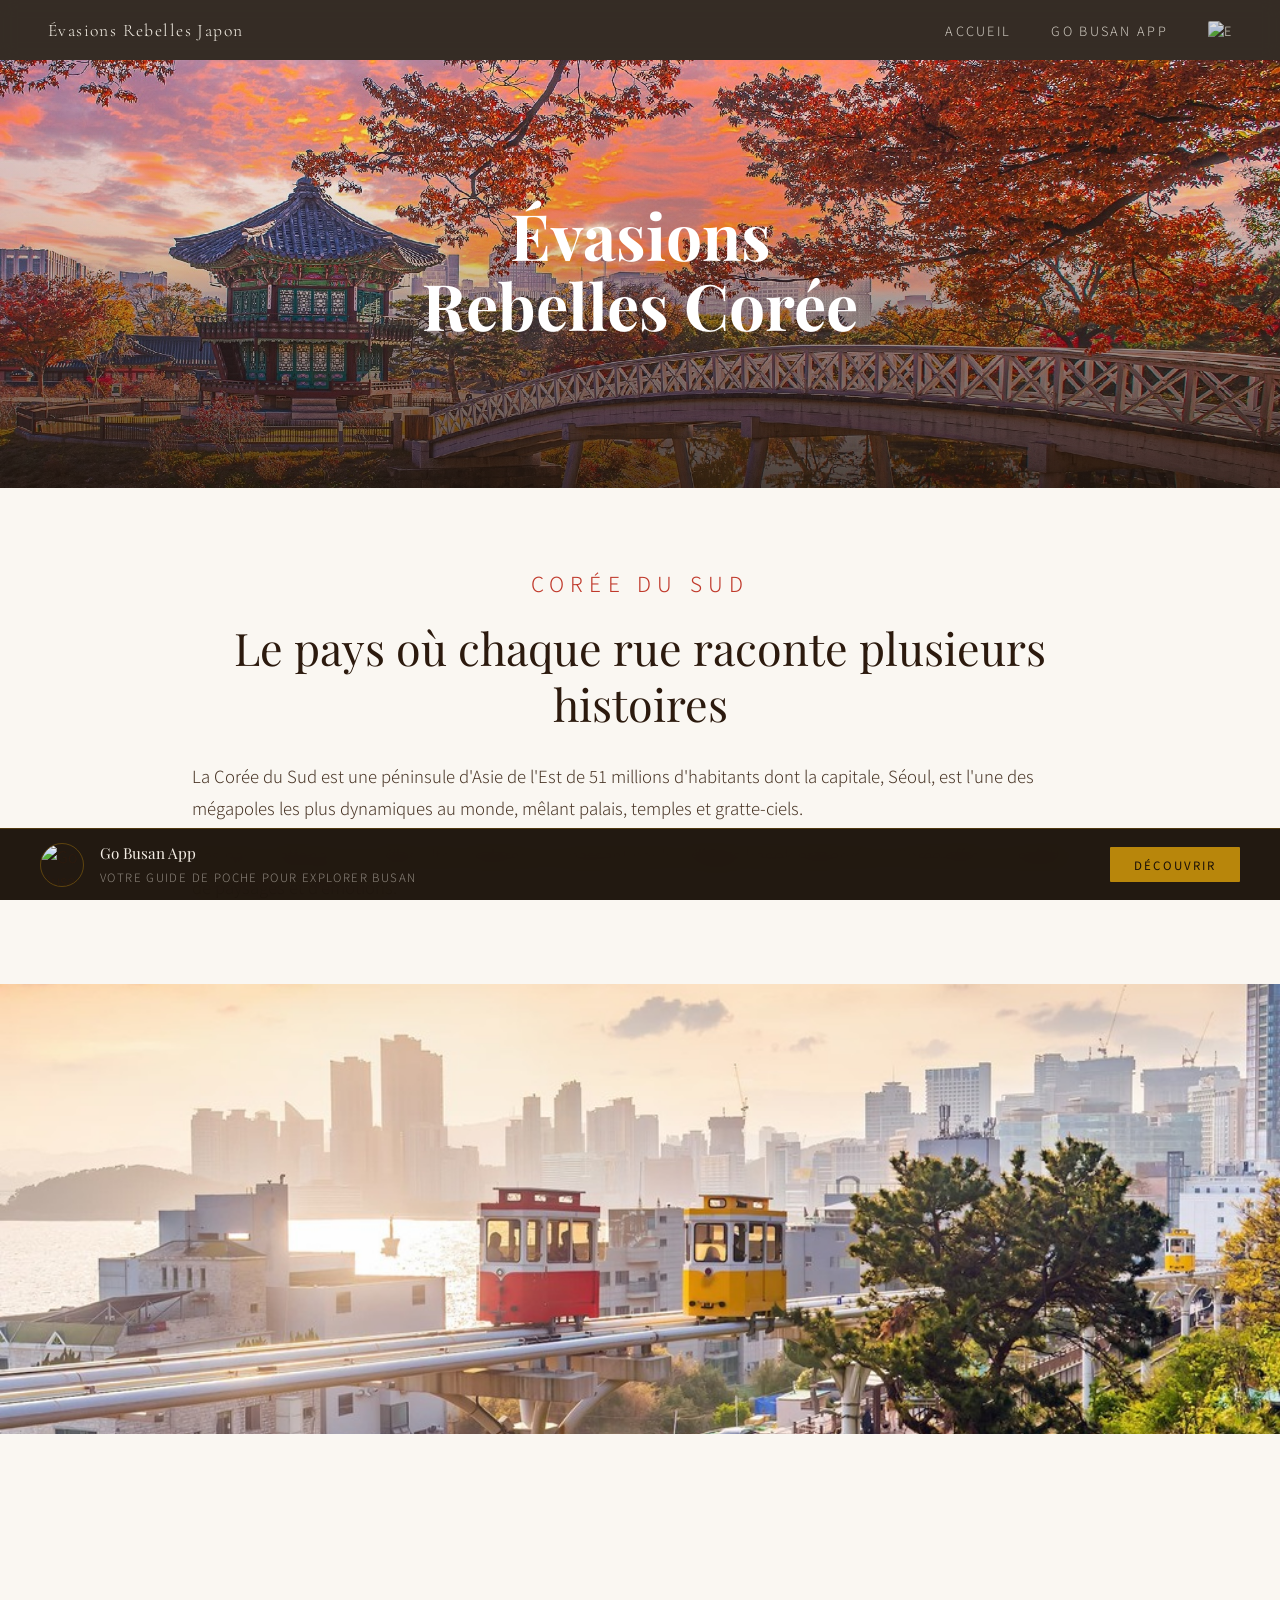
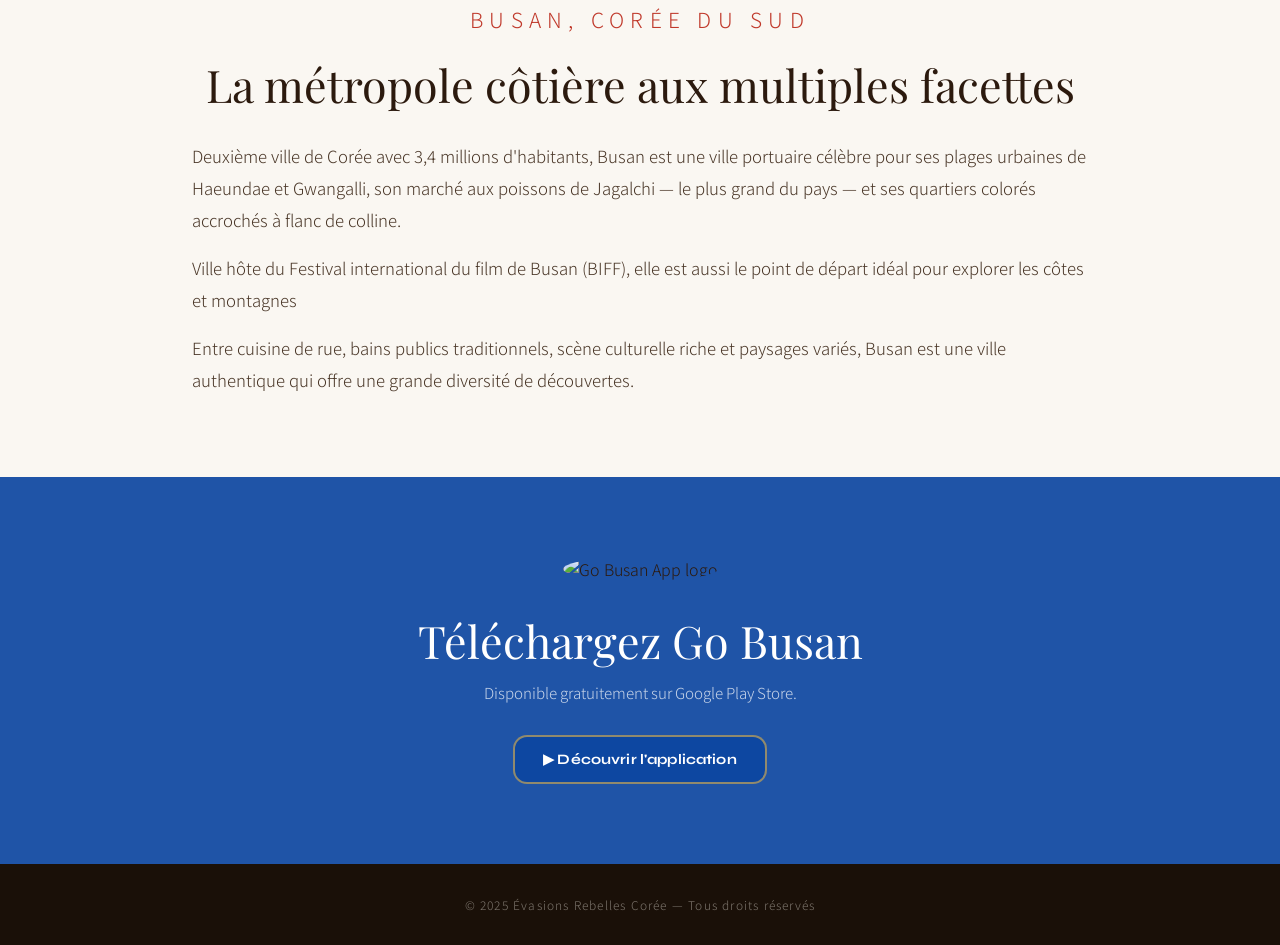
==== commit 1b906da7: "Add files via upload" ====
--- a/index.html
+++ b/index.html
@@ -88,7 +88,7 @@
     <span class="eyebrow" style="font-size:1.3em; display:block; text-align:center;">Corée du Sud</span>
     <h2 style="text-align:center;">Le pays où chaque rue raconte plusieurs histoires</h2>
     <p>La Corée du Sud est une péninsule d'Asie de l'Est de 51 millions d'habitants dont la capitale, Séoul, est l'une des mégapoles les plus dynamiques au monde, mêlant palais, temples et gratte-ciels.</p>
-    <p>Des montagnes des parc nationaux en passant par les villages hanok préservés, la Corée offre une palette de paysages et d'émotions.</p>
+    <p>Des parcs nationaux aux villes ultra modernes, en passant par les villages hanok préservés, la Corée offre une palette de paysages et d'émotions.</p>
   </section>
 
   <!-- ── IMAGE BUSAN ── -->
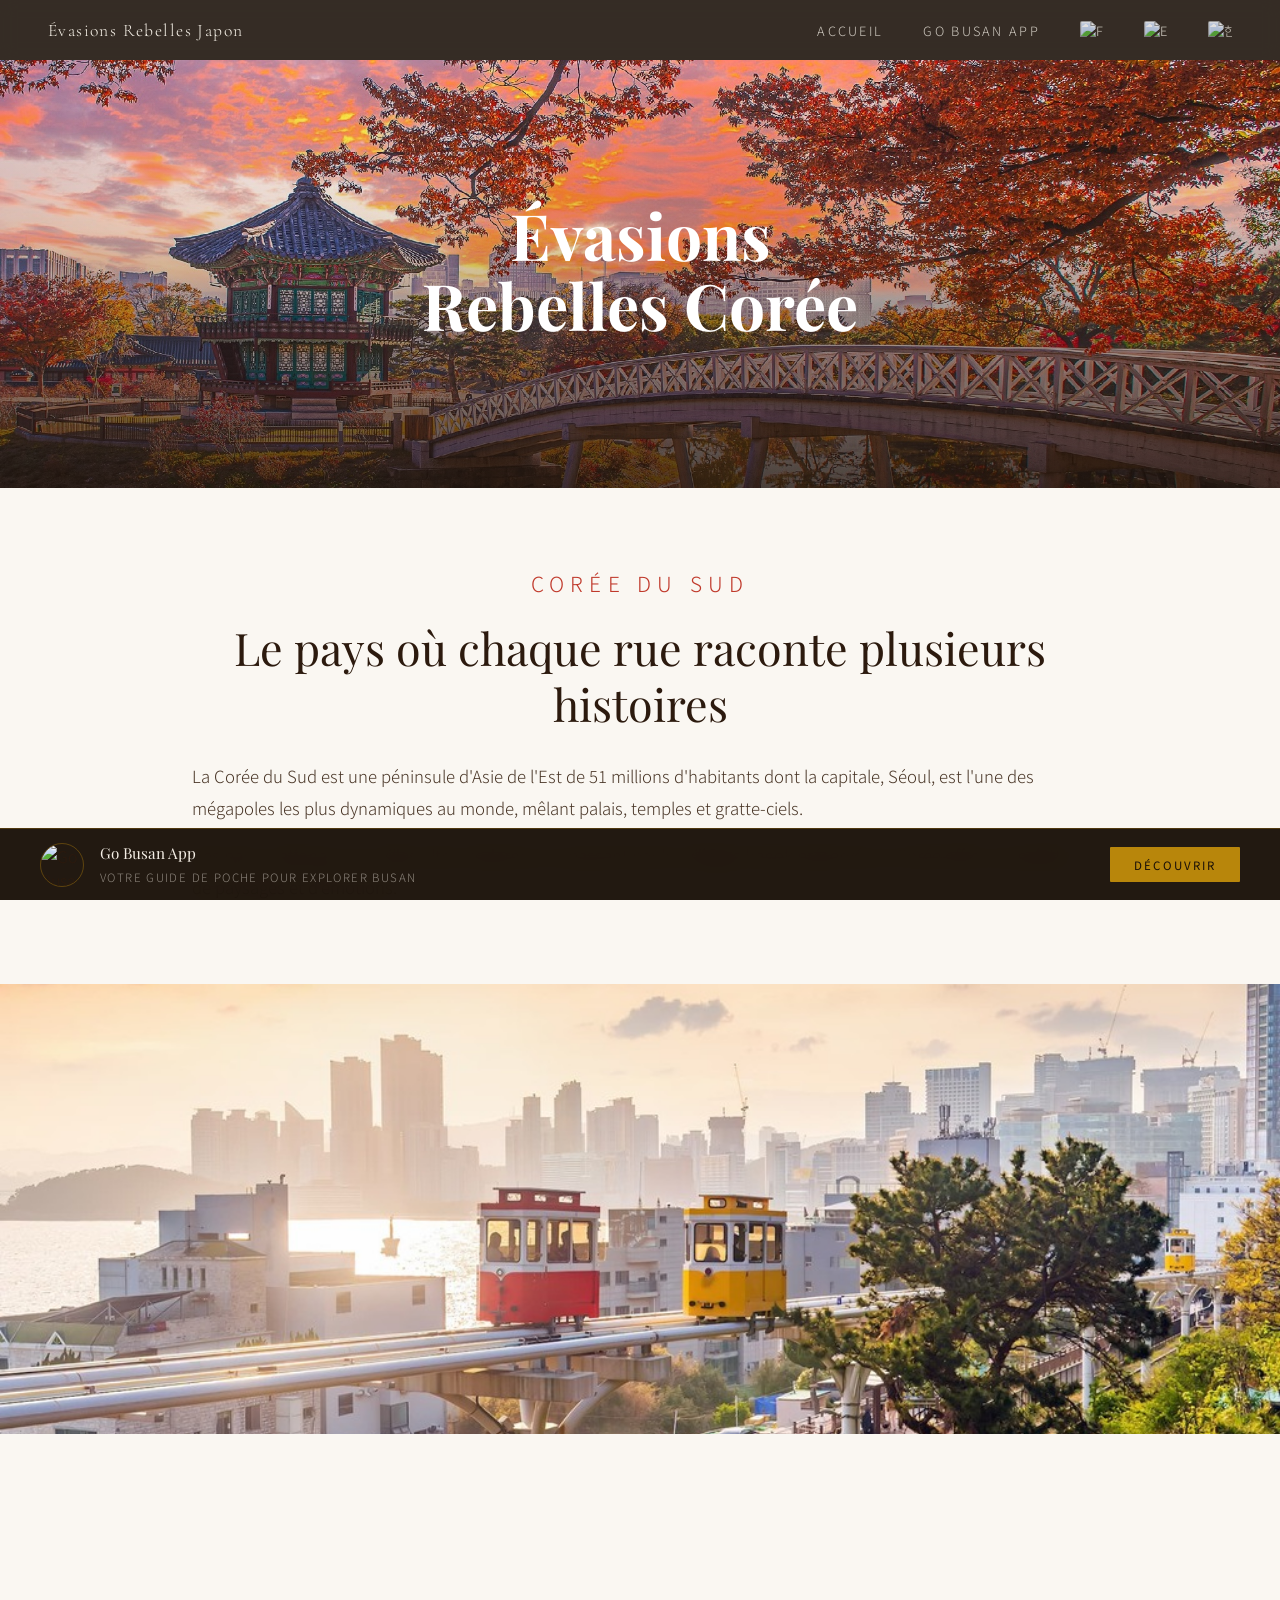
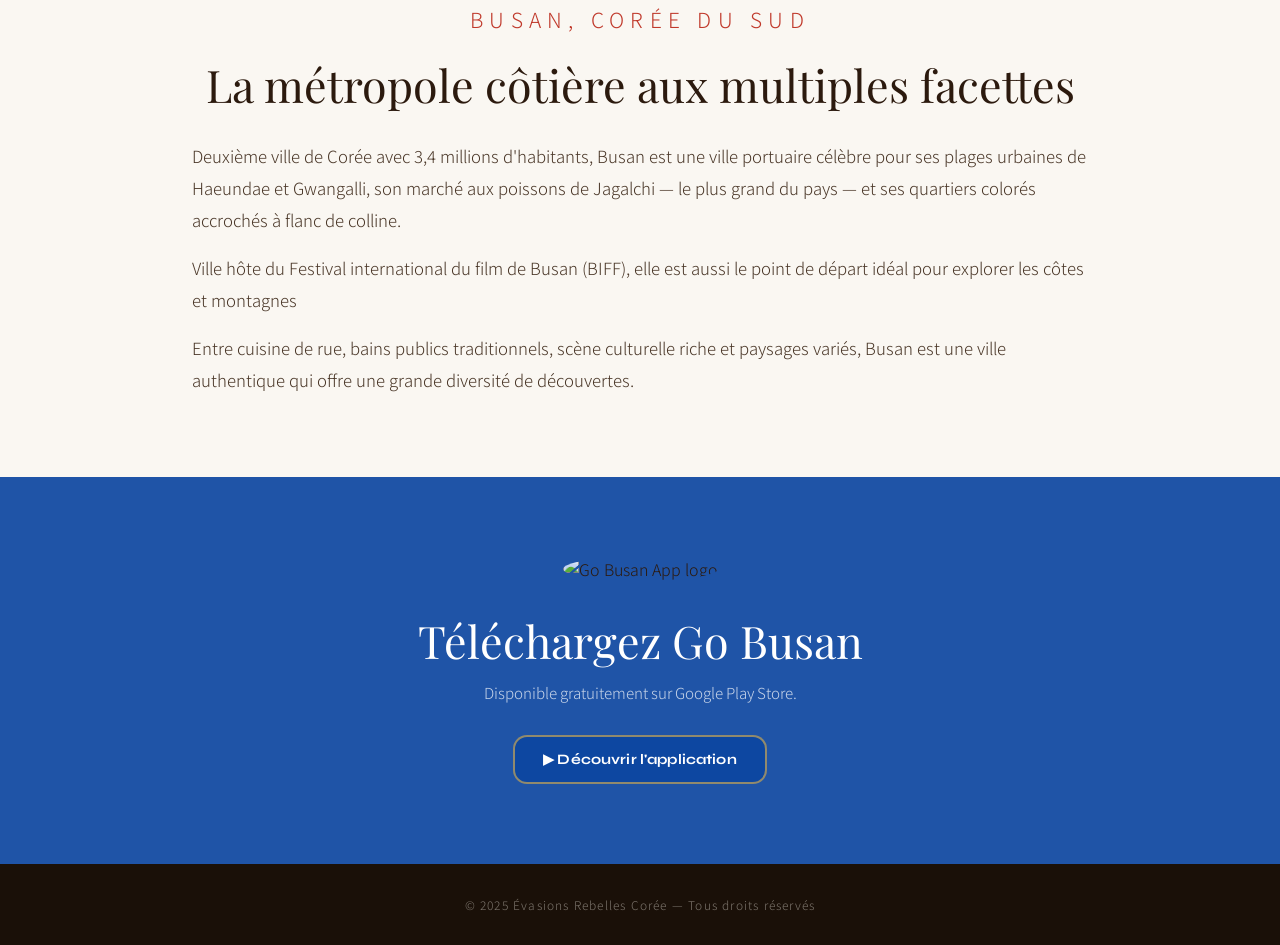
==== commit fcd33231: "Add files via upload" ====
--- a/index.html
+++ b/index.html
@@ -70,7 +70,22 @@
     <ul>
       <li><a href="index.html">Accueil</a></li>
       <li><a href="busan-tourism-app.html">Go Busan App</a></li>
-      <li><a href="https://evasionsrebelles.github.io/Evasions-Rebelles-Coree/index-en.html" title="English version" style="display:flex; align-items:center; opacity:0.85; transition:opacity 0.3s; text-decoration:none;"><img src="https://raw.githubusercontent.com/Evasionsrebelles/Evasions-Rebelles-Coree/main/images/drapeau_en.png" alt="English" width="24" height="18" style="border-radius:2px; display:block;" /></a></li>
+      <!-- Drapeaux langue -->
+      <li>
+        <a href="index.html" title="Français" style="display:flex; align-items:center; opacity:0.85; transition:opacity 0.3s; text-decoration:none;">
+          <img src="https://raw.githubusercontent.com/Evasionsrebelles/Evasions-Rebelles-Coree/main/images/drapeau_fr.png" alt="Français" width="24" height="18" style="border-radius:2px; display:block;" />
+        </a>
+      </li>
+      <li>
+        <a href="index-en.html" title="English" style="display:flex; align-items:center; opacity:0.85; transition:opacity 0.3s; text-decoration:none;">
+          <img src="https://raw.githubusercontent.com/Evasionsrebelles/Evasions-Rebelles-Coree/main/images/drapeau_en.png" alt="English" width="24" height="18" style="border-radius:2px; display:block;" />
+        </a>
+      </li>
+      <li>
+        <a href="index-kr.html" title="한국어" style="display:flex; align-items:center; opacity:0.85; transition:opacity 0.3s; text-decoration:none;">
+          <img src="https://raw.githubusercontent.com/Evasionsrebelles/Evasions-Rebelles-Coree/main/images/drapeau_kr.png" alt="한국어" width="24" height="18" style="border-radius:2px; display:block;" />
+        </a>
+      </li>
     </ul>
   </nav>
 
@@ -129,7 +144,7 @@
       margin-bottom: 12px;
     ">Téléchargez Go Busan</h2>
     <p style="color: rgba(255,255,255,0.75); font-size: .95rem; margin-bottom: 32px;">Disponible gratuitement sur Google Play Store.</p>
-    <a href="https://evasionsrebelles.github.io/Evasions-Rebelles-Coree/busan-tourism-app.html" class="store-btn-new" style="
+    <a href="busan-tourism-app.html" class="store-btn-new" style="
       display: inline-flex; align-items: center; gap: 10px;
       background: #0D47A1;
       border: 2px solid rgba(232,184,75,0.6);
@@ -187,7 +202,6 @@
       }
     }
 
-    /* Écoute sur toutes les sources de scroll possibles (Flutter WebView) */
     ['scroll', 'touchmove', 'touchend'].forEach(function(evt) {
       window.addEventListener(evt, updateBanner, { passive: true });
       document.addEventListener(evt, updateBanner, { passive: true });
@@ -195,17 +209,13 @@
       document.body.addEventListener(evt, updateBanner, { passive: true });
     });
 
-    /* IntersectionObserver en complément */
     if ('IntersectionObserver' in window) {
       new IntersectionObserver(function(entries) {
         banner.classList.toggle('hidden', entries[0].isIntersecting);
       }, { threshold: 0.15 }).observe(appSection);
     }
 
-    /* Polling toutes les 300ms — filet de sécurité Flutter WebView */
     setInterval(updateBanner, 300);
-
-    /* État initial */
     updateBanner();
   </script>
 
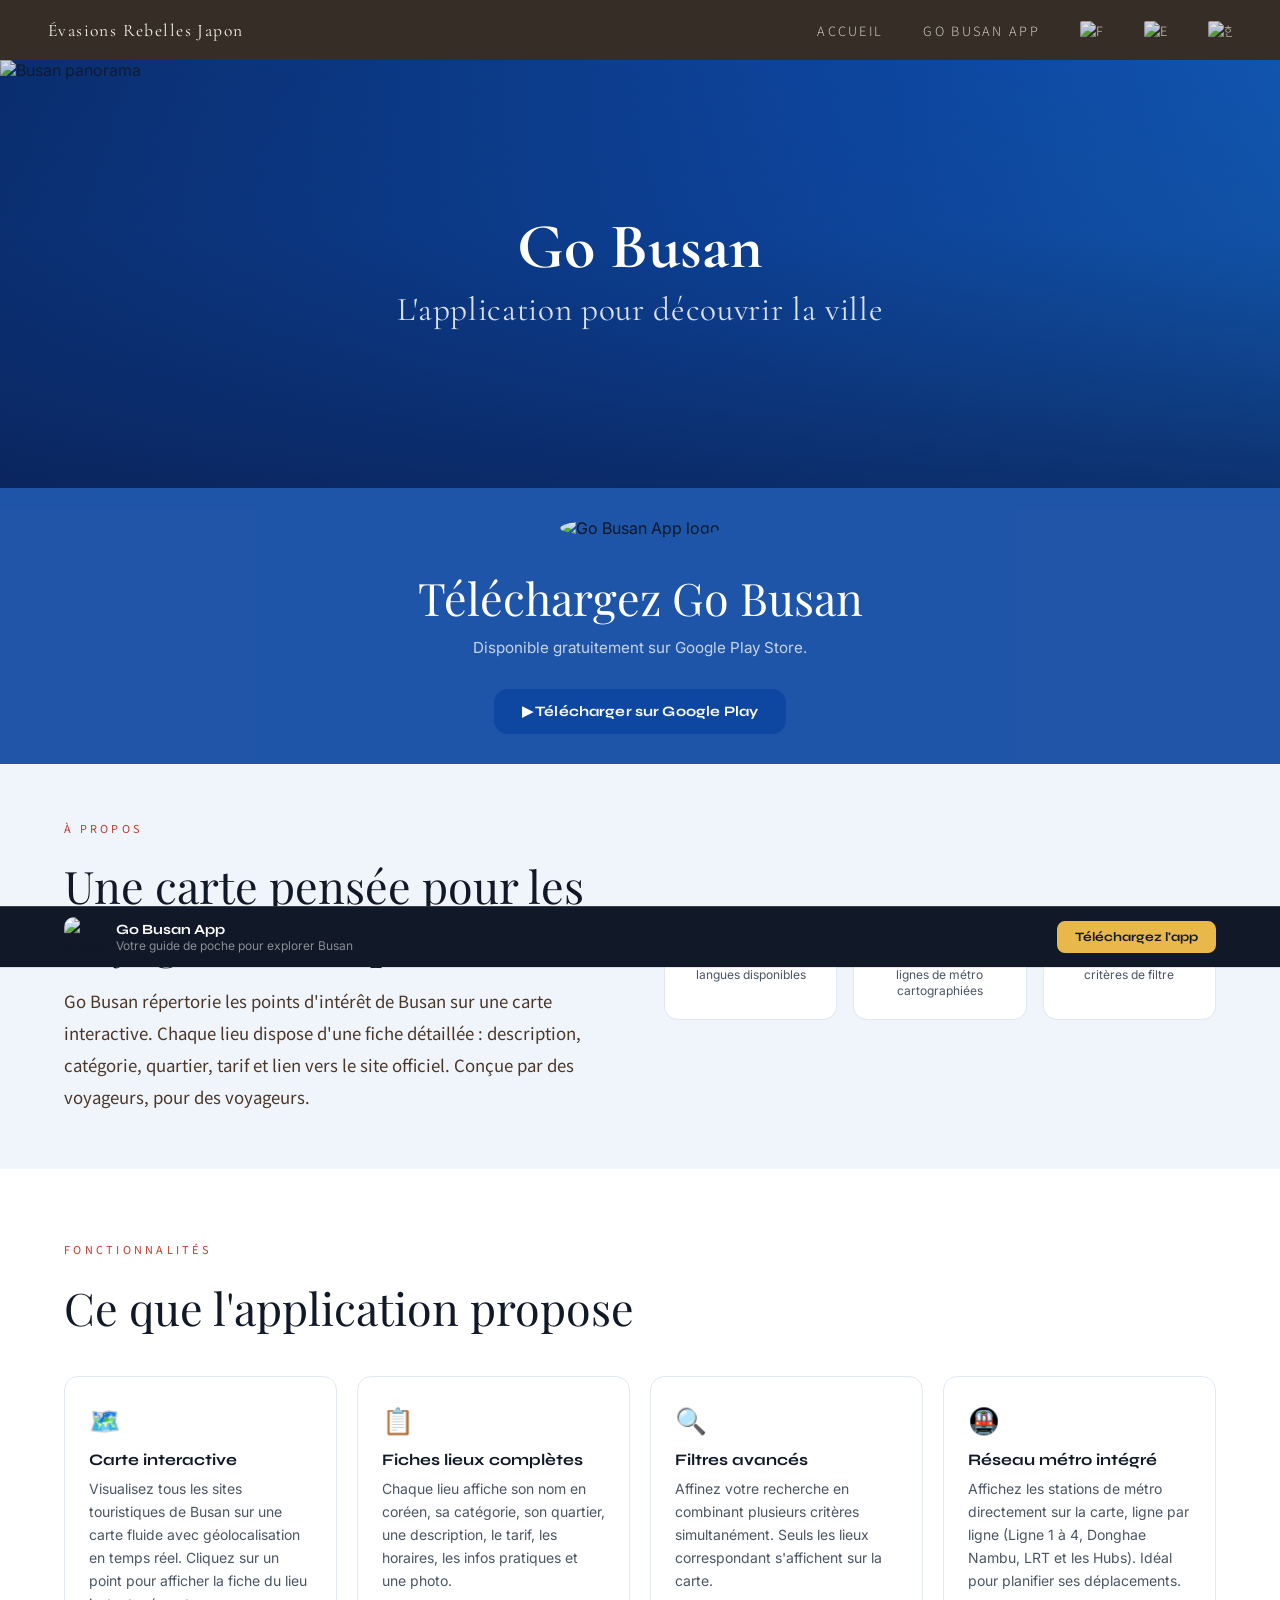
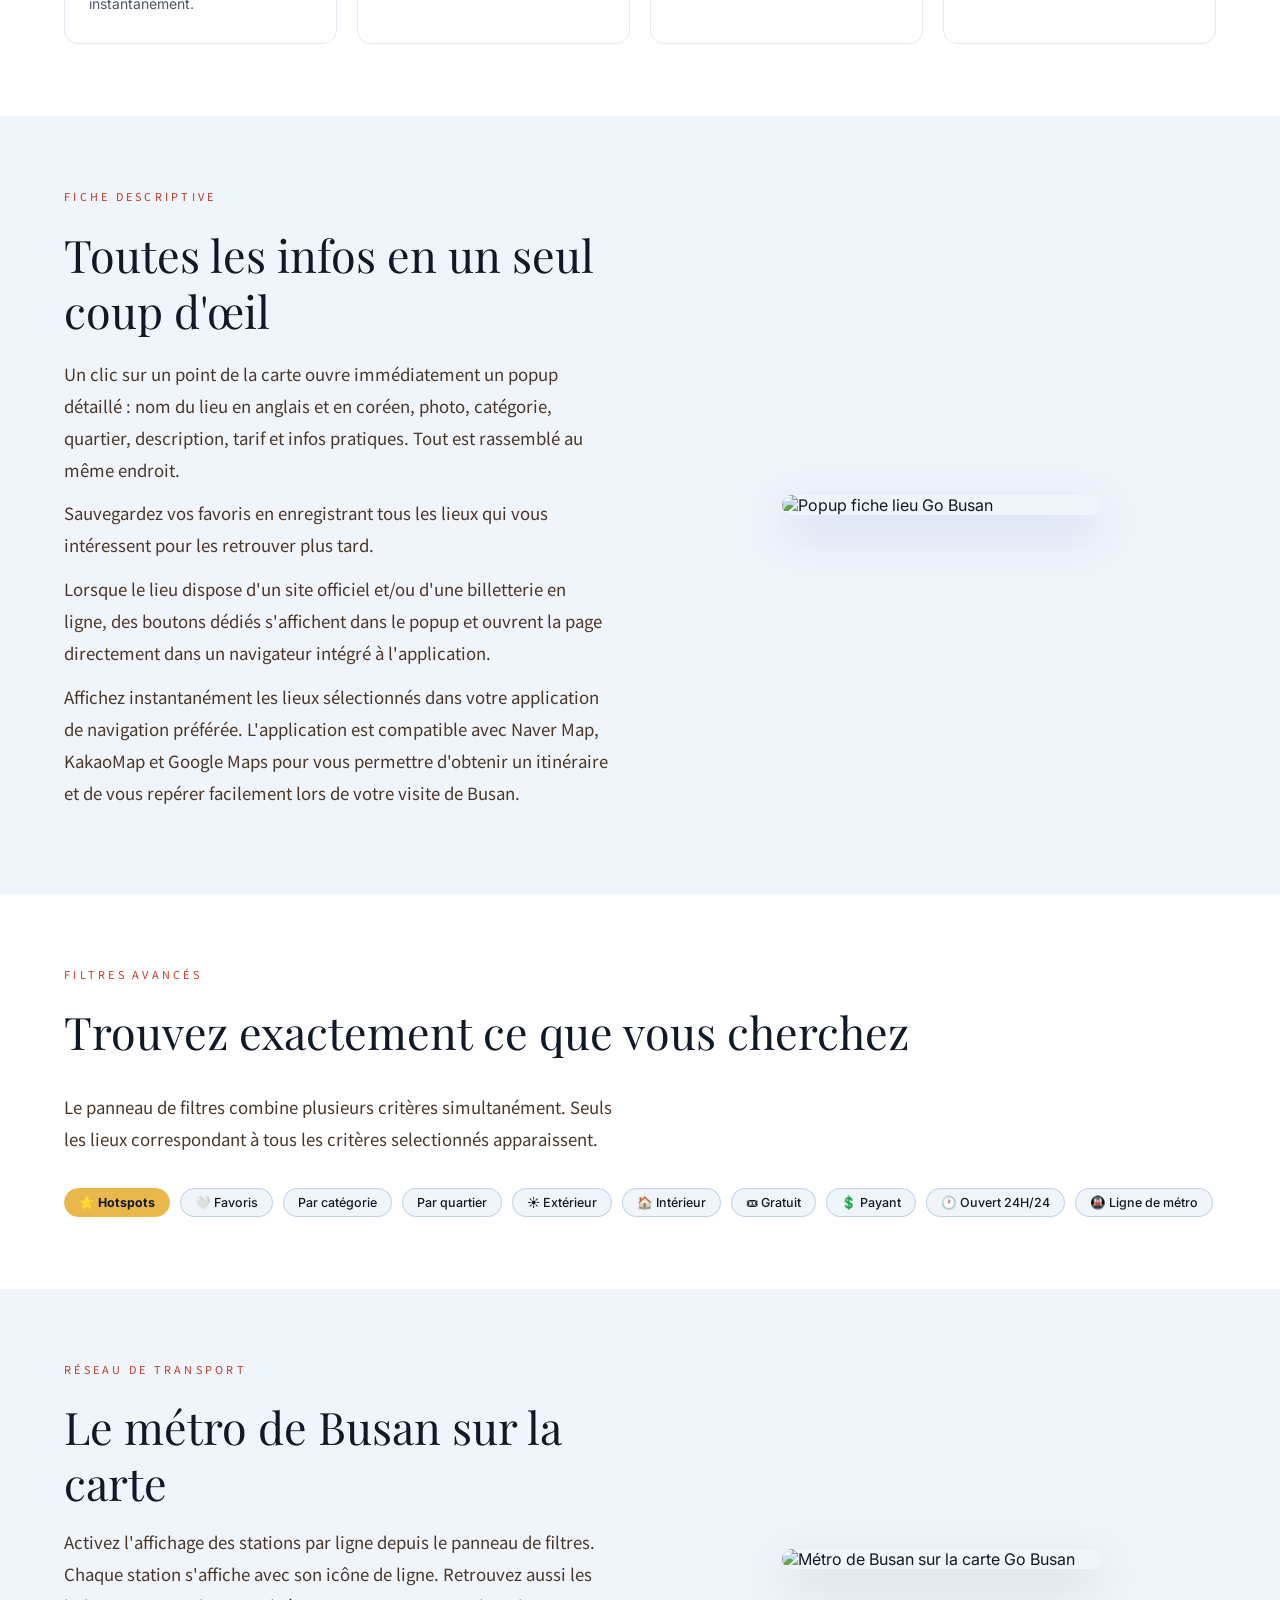
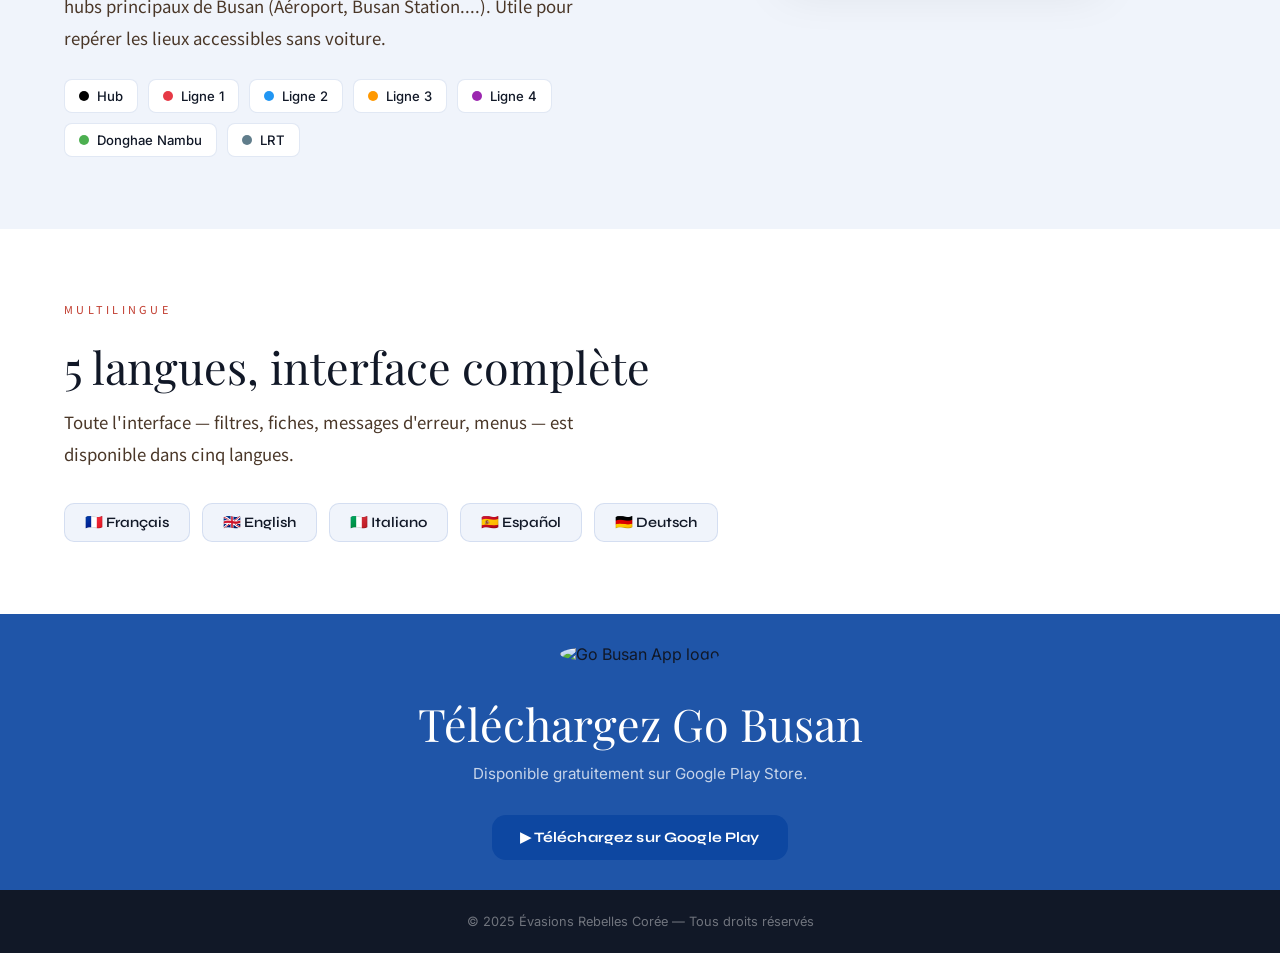
==== commit a125d304: "Update print statement from 'Hello' to 'Goodbye'" ====
--- a/index.html
+++ b/index.html
@@ -2,168 +2,705 @@
 <html lang="fr">
 <head>
   <meta charset="UTF-8" />
-  <meta name="viewport" content="width=device-width, initial-scale=1.0, user-scalable=no" />
-  <title>Évasions Rebelles Corée — Voyager en Corée du Sud & Busan</title>
+  <meta name="viewport" content="width=device-width, initial-scale=1.0" />
+  <title>Go Busan App — L'application de tourisme interactive pour visiter Busan</title>
   <meta name="google-site-verification" content="GgmcI2f29UuAipO4nDPixFxQtITEQQRp28L3rZeexoc" />
 
   <!-- ── SEO ── -->
-  <meta name="description" content="Découvrez la Corée du Sud et Busan avec l'application Go Busan pour explorer la ville comme un local." />
-  <meta name="keywords" content="voyage Corée du Sud, Busan tourisme, guide voyage Busan, application Busan, Évasions Rebelles, que faire à Busan, visiter Corée du Sud, Séoul voyage, Corée culture, road trip Corée, voyage Asie, conseils voyage Busan, Busan plages, Haeundae, Gwangalli, marché Jagalchi, village hanok, parc national Corée, jjimjilbang, BIFF festival, voyage indépendant Asie, blog voyage Corée, Busan que voir, Corée du Sud tourisme, voyageur indépendant Corée" />
+  <meta name="description" content="Go Busan est une application Android gratuite avec carte interactive, filtres avancés, réseau métro et fiches détaillées de tous les sites touristiques de Busan." />
+  <meta name="keywords" content="Go Busan application, app tourisme Busan, carte interactive Busan, visiter Busan Android, sites touristiques Busan, métro Busan carte, application voyage Corée, Busan guide de poche, application gratuite Android, MapLibre Busan, Busan hors ligne, géolocalisation Busan, filtres tourisme Busan, Busan hotspots, Busan quartiers, Haeundae carte, Gwangalli application, Jagalchi carte, Busan accessibilité, fiche lieu Busan, Busan multilingue, application français Corée, Busan voyage Android, télécharger Go Busan, Google Play Busan, application mobile Corée du Sud, Busan incontournables, carte métro Busan" />
   <meta name="author" content="Évasions Rebelles" />
   <meta name="robots" content="index, follow" />
-  <link rel="canonical" href="https://evasionsrebelles.github.io/Evasions-Rebelles-Coree/" />
+  <link rel="canonical" href="https://evasionsrebelles.github.io/Evasions-Rebelles-Coree/busan-tourism-app.html" />
 
   <!-- ── Open Graph ── -->
   <meta property="og:type" content="website" />
   <meta property="og:locale" content="fr_FR" />
-  <meta property="og:title" content="Évasions Rebelles Corée — Voyager en Corée du Sud & Busan" />
-  <meta property="og:description" content="Découvrez la Corée du Sud et Busan avec l'application Go Busan pour explorer la ville comme un local." />
-  <meta property="og:url" content="https://evasionsrebelles.github.io/Evasions-Rebelles-Coree/" />
-  <meta property="og:image" content="https://raw.githubusercontent.com/Evasionsrebelles/Evasions-Rebelles-Coree/main/images/coree-hero.jpg" />
+  <meta property="og:title" content="Go Busan App — L'application de tourisme interactive pour visiter Busan" />
+  <meta property="og:description" content="Go Busan est une application Android gratuite avec carte interactive, filtres avancés, réseau métro et fiches détaillées de tous les sites touristiques de Busan." />
+  <meta property="og:url" content="https://evasionsrebelles.github.io/Evasions-Rebelles-Coree/busan-tourism-app.html" />
+  <meta property="og:image" content="https://raw.githubusercontent.com/Evasionsrebelles/Evasions-Rebelles-Coree/main/images/busan-app-hero.jpg" />
   <meta property="og:site_name" content="Évasions Rebelles Corée" />
 
   <!-- ── Twitter Card ── -->
   <meta name="twitter:card" content="summary_large_image" />
-  <meta name="twitter:title" content="Évasions Rebelles Corée — Voyager en Corée du Sud & Busan" />
-  <meta name="twitter:description" content="Découvrez la Corée du Sud et Busan avec l'application Go Busan pour explorer la ville comme un local." />
-  <meta name="twitter:image" content="https://raw.githubusercontent.com/Evasionsrebelles/Evasions-Rebelles-Coree/main/images/coree-hero.jpg" />
+  <meta name="twitter:title" content="Go Busan App — L'application de tourisme interactive pour visiter Busan" />
+  <meta name="twitter:description" content="Go Busan est une application Android gratuite avec carte interactive, filtres avancés, réseau métro et fiches détaillées de tous les sites touristiques de Busan." />
+  <meta name="twitter:image" content="https://raw.githubusercontent.com/Evasionsrebelles/Evasions-Rebelles-Coree/main/images/busan-app-hero.jpg" />
 
   <!-- ── JSON-LD ── -->
   <script type="application/ld+json">
   {
     "@context": "https://schema.org",
-    "@graph": [
-      {
-        "@type": "WebSite",
-        "name": "Évasions Rebelles Corée",
-        "url": "https://evasionsrebelles.github.io/Evasions-Rebelles-Coree/",
-        "description": "Découvrez la Corée du Sud et Busan avec l'application Go Busan pour explorer la ville comme un local.",
-        "inLanguage": "fr",
-        "author": {
-          "@type": "Organization",
-          "name": "Évasions Rebelles",
-          "url": "https://www.evasionsrebelles.com"
-        }
-      },
-      {
-        "@type": "TouristDestination",
-        "name": "Busan",
-        "description": "Deuxième ville de Corée du Sud, Busan est une métropole côtière célèbre pour ses plages urbaines, son marché aux poissons de Jagalchi et ses quartiers colorés.",
-        "url": "https://evasionsrebelles.github.io/Evasions-Rebelles-Coree/",
-        "touristType": "Voyageur indépendant",
-        "containedInPlace": {
-          "@type": "Country",
-          "name": "Corée du Sud"
-        }
-      }
-    ]
+    "@type": "MobileApplication",
+    "name": "Go Busan",
+    "operatingSystem": "Android",
+    "applicationCategory": "TravelApplication",
+    "offers": {
+      "@type": "Offer",
+      "price": "0",
+      "priceCurrency": "EUR"
+    },
+    "description": "Go Busan est une application Android gratuite avec carte interactive MapLibre, filtres avancés, réseau métro intégré et fiches détaillées de tous les sites touristiques de Busan.",
+    "inLanguage": ["fr", "en", "it", "es", "de"],
+    "url": "https://evasionsrebelles.github.io/Evasions-Rebelles-Coree/busan-tourism-app.html",
+    "author": {
+      "@type": "Organization",
+      "name": "Évasions Rebelles",
+      "url": "https://www.evasionsrebelles.com"
+    },
+    "screenshot": "https://raw.githubusercontent.com/Evasionsrebelles/Evasions-Rebelles-Coree/main/images/gobusan-popup.jpg"
   }
   </script>
-  <link rel="stylesheet" href="style.css" />
-  <link href="https://fonts.googleapis.com/css2?family=Syne:wght@700;800&display=swap" rel="stylesheet">
+  <link rel="preconnect" href="https://fonts.googleapis.com">
+  <link rel="preconnect" href="https://fonts.gstatic.com" crossorigin>
+  <link href="https://fonts.googleapis.com/css2?family=Syne:wght@400;600;700;800&family=Inter:wght@300;400;500&family=Cormorant+Garamond:ital,wght@0,300;1,300&family=Noto+Sans+KR:wght@300;400&family=Playfair+Display:ital,wght@0,400;0,700;1,400&display=swap" rel="stylesheet">
+  <style>
+    *, *::before, *::after { box-sizing: border-box; margin: 0; padding: 0; }
+
+    :root {
+      --navy:    #0D47A1;
+      --ink:     #111827;
+      --slate:   #4B5563;
+      --mist:    #F0F4FB;
+      --white:   #FFFFFF;
+      --gold:    #E8B84B;
+      --border:  rgba(13,71,161,0.12);
+      --radius:  14px;
+    }
+
+    html { scroll-behavior: smooth; }
+
+    body {
+      font-family: 'Inter', system-ui, sans-serif;
+      font-weight: 400;
+      color: var(--ink);
+      background: var(--white);
+      -webkit-font-smoothing: antialiased;
+    }
+
+    /* ── NAV ── */
+    nav {
+      position: fixed;
+      top: 0; left: 0; right: 0;
+      z-index: 100;
+      display: flex;
+      align-items: center;
+      justify-content: space-between;
+      padding: 0 3rem;
+      height: 60px;
+      background: rgba(26,16,8,0.88);
+      backdrop-filter: blur(8px);
+      flex-wrap: nowrap;
+    }
+    nav .brand {
+      font-family: 'Cormorant Garamond', serif;
+      font-style: normal;
+      font-size: 1.1rem;
+      color: #f5efe6;
+      letter-spacing: 0.08em;
+      text-decoration: none;
+      flex-shrink: 0;
+      white-space: nowrap;
+    }
+    nav ul {
+      list-style: none;
+      display: flex;
+      align-items: center;
+      gap: 2.5rem;
+      flex-shrink: 0;
+      white-space: nowrap;
+    }
+    nav ul li { display: flex; align-items: center; }
+    nav ul a {
+      font-family: 'Noto Sans KR', sans-serif;
+      font-weight: 300;
+      font-size: 0.8rem;
+      letter-spacing: 0.18em;
+      text-transform: uppercase;
+      color: #f5efe6;
+      text-decoration: none;
+      opacity: 0.8;
+      transition: opacity 0.3s;
+      white-space: nowrap;
+    }
+    nav ul a:hover { opacity: 1; color: #e8c97a; }
+    @media (max-width: 768px) {
+      nav { padding: 0 1rem; gap: 0.6rem; }
+      nav ul { gap: 0.8rem; }
+      nav ul a { font-size: 0.58rem; letter-spacing: 0.08em; }
+      nav .brand { font-size: 0.82rem; letter-spacing: 0.03em; }
+    }
+
+    /* ── HERO ── */
+    .hero {
+      position: relative;
+      width: 100%;
+      height: 33.4vw;
+      min-height: 220px;
+      max-height: 660px;
+      overflow: hidden;
+      display: block;
+      margin-top: 60px;
+      background: linear-gradient(135deg, #0a2d6e 0%, #0D47A1 55%, #1565C0 100%);
+    }
+    .hero-img {
+      width: 100%;
+      height: 100%;
+      object-fit: cover;
+      object-position: center;
+      display: block;
+      opacity: .85;
+    }
+    .hero-overlay {
+      position: absolute;
+      inset: 0;
+      background: linear-gradient(to top, rgba(10,30,80,0.72) 0%, rgba(10,30,80,0.15) 60%, transparent 100%);
+    }
+    .hero-content {
+      position: absolute;
+      top: 50%;
+      left: 50%;
+      transform: translate(-50%, -50%);
+      z-index: 2;
+      text-align: center;
+      width: 90%;
+      max-width: 820px;
+    }
+    .hero-tag {
+      display: inline-block;
+      background: var(--gold);
+      color: var(--ink);
+      font-family: 'Syne', sans-serif;
+      font-size: 0.7rem;
+      font-weight: 700;
+      letter-spacing: .12em;
+      text-transform: uppercase;
+      padding: 4px 10px;
+      border-radius: 4px;
+      margin-bottom: 16px;
+    }
+    .hero-content h1 {
+      font-family: 'Cormorant Garamond', 'Playfair Display', serif;
+      font-weight: 700;
+      font-size: clamp(1.6rem, 5vw, 4rem);
+      line-height: 1.1;
+      color: #fff;
+      letter-spacing: 0em;
+      margin-bottom: 0.5rem;
+    }
+    .hero-content h1 em {
+      font-style: italic;
+      color: var(--gold);
+    }
+    .hero-h1-sub {
+      display: block;
+      font-size: 0.52em;
+      font-weight: 400;
+      letter-spacing: 0.02em;
+      color: rgba(255,255,255,0.85);
+      margin-top: 0.3em;
+    }
+    .hero-sub {
+      margin-top: 14px;
+      font-size: .95rem;
+      font-weight: 400;
+      color: #0D47A1;
+      background: rgba(255,255,255,0.82);
+      display: inline-block;
+      padding: 6px 14px;
+      border-radius: 4px;
+      line-height: 1.6;
+    }
+
+    /* ── SECTION WRAPPERS ── */
+    section { padding: 72px 5vw; }
+    .eyebrow {
+      display: block;
+      font-family: 'Noto Sans KR', sans-serif;
+      font-size: 0.68rem;
+      font-weight: 400;
+      letter-spacing: 0.3em;
+      text-transform: uppercase;
+      color: #C0392B;
+      margin-bottom: 1.4rem;
+    }
+    h2 {
+      font-family: 'Playfair Display', serif;
+      font-weight: 400;
+      font-size: clamp(1.8rem, 3.5vw, 2.8rem);
+      line-height: 1.25;
+      letter-spacing: 0;
+      color: var(--ink);
+    }
+
+    /* ── INTRO STRIP ── */
+    .intro-strip {
+      background: var(--mist);
+      padding: 56px 5vw;
+      display: grid;
+      grid-template-columns: 1fr 1fr;
+      gap: 48px;
+      align-items: center;
+    }
+    .intro-strip p {
+      font-family: 'Noto Sans KR', sans-serif;
+      font-size: 1.05rem;
+      line-height: 1.9;
+      color: #4a3728;
+    }
+    .stat-row {
+      display: grid;
+      grid-template-columns: repeat(3, 1fr);
+      gap: 16px;
+    }
+    .stat-box {
+      background: var(--white);
+      border: 1px solid var(--border);
+      border-radius: var(--radius);
+      padding: 20px 16px;
+      text-align: center;
+    }
+    .stat-num {
+      font-family: 'Inter', system-ui, sans-serif;
+      font-size: 1.8rem;
+      font-weight: 700;
+      color: var(--navy);
+      line-height: 1;
+      letter-spacing: -0.01em;
+    }
+    .stat-label {
+      font-size: .75rem;
+      color: var(--slate);
+      margin-top: 4px;
+      line-height: 1.35;
+    }
+
+    /* ── FEATURES GRID ── */
+    .features-section { background: var(--white); }
+    .features-section h2 { margin-bottom: 40px; }
+    .features-grid {
+      display: grid;
+      grid-template-columns: repeat(auto-fit, minmax(260px, 1fr));
+      gap: 20px;
+    }
+    .feat-card {
+      border: 1px solid var(--border);
+      border-radius: var(--radius);
+      padding: 28px 24px;
+      transition: box-shadow .25s, transform .25s;
+      position: relative;
+      overflow: hidden;
+    }
+    .feat-card::before {
+      content: '';
+      position: absolute; top: 0; left: 0; right: 0;
+      height: 3px;
+      background: var(--navy);
+      transform: scaleX(0);
+      transform-origin: left;
+      transition: transform .3s ease;
+    }
+    .feat-card:hover { box-shadow: 0 8px 28px rgba(13,71,161,.1); transform: translateY(-2px); }
+    .feat-card:hover::before { transform: scaleX(1); }
+    .feat-icon { font-size: 1.6rem; margin-bottom: 14px; }
+    .feat-card h3 {
+      font-family: 'Syne', sans-serif;
+      font-size: 1rem;
+      font-weight: 700;
+      color: var(--ink);
+      margin-bottom: 8px;
+    }
+    .feat-card p {
+      font-size: .875rem;
+      color: var(--slate);
+      line-height: 1.65;
+    }
+
+    /* ── FILTER SHOWCASE ── */
+    .filters-section {
+      background: var(--white);
+      color: var(--ink);
+      padding: 72px 5vw;
+    }
+    .filters-section .eyebrow { color: #C0392B; }
+    .filters-section h2 { color: var(--ink); margin-bottom: 32px; }
+    .filters-section p {
+      font-family: 'Noto Sans KR', sans-serif;
+      font-size: 1.05rem;
+      line-height: 1.9;
+      color: #4a3728;
+      max-width: 560px;
+      margin-bottom: 32px;
+    }
+    .chip-grid {
+      display: flex;
+      flex-wrap: wrap;
+      gap: 10px;
+    }
+    .chip {
+      background: var(--mist);
+      border: 1px solid rgba(13,71,161,0.2);
+      color: var(--ink);
+      font-size: .78rem;
+      font-weight: 500;
+      padding: 6px 14px;
+      border-radius: 99px;
+      white-space: nowrap;
+    }
+    .chip.gold {
+      background: var(--gold);
+      border-color: var(--gold);
+      color: var(--ink);
+      font-weight: 700;
+    }
+
+    /* ── TRANSPORT ── */
+    .transport-section { background: var(--mist); }
+    .transport-section h2 { margin-bottom: 12px; }
+    .transport-section > p {
+      font-family: 'Noto Sans KR', sans-serif;
+      font-size: 1.05rem;
+      line-height: 1.9;
+      color: #4a3728;
+      max-width: 600px;
+      margin-bottom: 32px;
+    }
+    .metro-lines {
+      display: flex;
+      flex-wrap: wrap;
+      gap: 10px;
+    }
+    .metro-badge {
+      display: flex;
+      align-items: center;
+      gap: 8px;
+      background: var(--white);
+      border: 1px solid var(--border);
+      border-radius: 8px;
+      padding: 8px 14px;
+      font-size: .82rem;
+      font-weight: 500;
+      color: var(--ink);
+    }
+    .metro-dot {
+      width: 10px; height: 10px;
+      border-radius: 50%;
+      flex-shrink: 0;
+    }
+
+    /* ── LANGUAGES ── */
+    .lang-section { background: var(--white); }
+    .lang-section h2 { margin-bottom: 12px; }
+    .lang-section > p {
+      font-family: 'Noto Sans KR', sans-serif;
+      font-size: 1.05rem;
+      line-height: 1.9;
+      color: #4a3728;
+      max-width: 560px;
+      margin-bottom: 32px;
+    }
+    .lang-row {
+      display: flex;
+      flex-wrap: wrap;
+      gap: 12px;
+    }
+    .lang-pill {
+      background: var(--mist);
+      border: 1px solid var(--border);
+      border-radius: 10px;
+      padding: 10px 20px;
+      font-family: 'Syne', sans-serif;
+      font-weight: 600;
+      font-size: .9rem;
+      color: var(--ink);
+    }
+
+    /* ── CTA ── */
+    .cta-section {
+      background: rgba(13,71,161,0.92);
+      text-align: center;
+      padding: 30px 5vw;
+      transition: box-shadow 0.4s ease;
+    }
+    .cta-section:hover {
+      box-shadow: 0 0 60px 20px rgba(13,71,161,0.45), inset 0 0 40px rgba(232,184,75,0.08);
+    }
+    .cta-section h2 { margin-bottom: 12px; color: #fff; }
+    .cta-section p { color: rgba(255,255,255,0.75); font-size: .95rem; margin-bottom: 32px; }
+    .logo-wrap { margin-bottom: 32px; }
+    .logo-svg { width: 100px; height: 100px; }
+    .store-btn {
+      display: inline-flex; align-items: center; gap: 10px;
+      background: var(--navy);
+      color: var(--white);
+      font-family: 'Syne', sans-serif;
+      font-weight: 700;
+      font-size: .9rem;
+      padding: 14px 28px;
+      border-radius: var(--radius);
+      text-decoration: none;
+      transition: background .2s, transform .2s;
+      letter-spacing: .01em;
+    }
+    .store-btn:hover { background: #0a3577; transform: translateY(-1px); }
+
+    /* ── FOOTER ── */
+    footer {
+      background: var(--ink);
+      color: rgba(255,255,255,.4);
+      text-align: center;
+      padding: 24px 5vw;
+      font-size: .8rem;
+    }
+
+    /* ── POPUP SECTION ── */
+    .popup-section {
+      background: var(--mist);
+      padding: 72px 5vw;
+      display: grid;
+      grid-template-columns: 1fr 1fr;
+      gap: 56px;
+      align-items: center;
+    }
+    .popup-text .eyebrow { color: #C0392B; }
+    .popup-text h2 { color: var(--ink); margin-bottom: 20px; }
+    .popup-text p {
+      font-family: 'Noto Sans KR', sans-serif;
+      font-size: 1.05rem;
+      color: #4a3728;
+      line-height: 1.9;
+      margin-bottom: 12px;
+    }
+    .popup-img-wrap {
+      display: flex;
+      justify-content: center;
+    }
+    .popup-img {
+      width: 100%;
+      max-width: 320px;
+      border-radius: 18px;
+      box-shadow: 0 16px 48px rgba(13,71,161,.18);
+      object-fit: cover;
+    }
+
+    /* ── STICKY BANNER ── */
+    .sticky-app-banner {
+      position: fixed; bottom: 0; left: 0; right: 0; z-index: 200;
+      display: flex; align-items: center; justify-content: space-between;
+      padding: 10px 5vw;
+      background: var(--ink);
+      border-top: 1px solid rgba(255,255,255,.1);
+      transition: transform .3s ease;
+    }
+    .sticky-app-banner.hidden { transform: translateY(110%); }
+    .banner-left { display: flex; align-items: center; gap: 12px; }
+    .banner-logo { width: 40px; height: 40px; border-radius: 10px; object-fit: contain; }
+    .banner-copy { display: flex; flex-direction: column; }
+    .banner-copy strong { font-size: .88rem; color: var(--white); font-family: 'Syne', sans-serif; font-weight: 700; }
+    .banner-copy span { font-size: .75rem; color: rgba(255,255,255,.5); }
+    .banner-btn {
+      background: var(--gold); color: var(--ink);
+      font-family: 'Syne', sans-serif; font-weight: 700; font-size: .8rem;
+      padding: 8px 18px; border-radius: 8px; text-decoration: none;
+      white-space: nowrap; transition: opacity .2s;
+    }
+    .banner-btn:hover { opacity: .85; }
+
+    /* ── RESPONSIVE ── */
+    @media (max-width: 768px) {
+      .intro-strip { grid-template-columns: 1fr; }
+      .popup-section { grid-template-columns: 1fr; }
+      .transport-section { grid-template-columns: 1fr !important; }
+      .stat-row { grid-template-columns: repeat(3, 1fr); }
+    }
+  </style>
 </head>
-<body style="display:flex; flex-direction:column; min-height:100vh;">
-
-  <!-- ── NAVIGATION ── -->
+<body>
+
+  <!-- NAV -->
   <nav>
     <a href="https://www.evasionsrebelles.com" class="brand">Évasions Rebelles Japon</a>
     <ul>
       <li><a href="index.html">Accueil</a></li>
       <li><a href="busan-tourism-app.html">Go Busan App</a></li>
-      <!-- Drapeaux langue -->
       <li>
-        <a href="index.html" title="Français" style="display:flex; align-items:center; opacity:0.85; transition:opacity 0.3s; text-decoration:none;">
+        <a href="busan-tourism-app.html" title="Français" style="display:flex; align-items:center; opacity:0.85; transition:opacity 0.3s; text-decoration:none;">
           <img src="https://raw.githubusercontent.com/Evasionsrebelles/Evasions-Rebelles-Coree/main/images/drapeau_fr.png" alt="Français" width="24" height="18" style="border-radius:2px; display:block;" />
         </a>
       </li>
       <li>
-        <a href="index-en.html" title="English" style="display:flex; align-items:center; opacity:0.85; transition:opacity 0.3s; text-decoration:none;">
+        <a href="busan-tourism-app-en.html" title="English" style="display:flex; align-items:center; opacity:0.85; transition:opacity 0.3s; text-decoration:none;">
           <img src="https://raw.githubusercontent.com/Evasionsrebelles/Evasions-Rebelles-Coree/main/images/drapeau_en.png" alt="English" width="24" height="18" style="border-radius:2px; display:block;" />
         </a>
       </li>
       <li>
-        <a href="index-kr.html" title="한국어" style="display:flex; align-items:center; opacity:0.85; transition:opacity 0.3s; text-decoration:none;">
+        <a href="busan-tourism-app-kr.html" title="한국어" style="display:flex; align-items:center; opacity:0.85; transition:opacity 0.3s; text-decoration:none;">
           <img src="https://raw.githubusercontent.com/Evasionsrebelles/Evasions-Rebelles-Coree/main/images/drapeau_kr.png" alt="한국어" width="24" height="18" style="border-radius:2px; display:block;" />
         </a>
       </li>
     </ul>
   </nav>
 
-  <!-- ── HERO IMAGE CORÉE ── -->
+  <!-- HERO -->
   <div class="hero">
-    <img src="images/coree-hero.jpg" alt="Paysage de Corée du Sud" />
+    <img src="https://raw.githubusercontent.com/Evasionsrebelles/Evasions-Rebelles-Coree/main/images/busan-app-hero.jpg" alt="Busan panorama" class="hero-img" />
     <div class="hero-overlay"></div>
-    <div class="hero-text" style="left:50%; top:50%; transform:translate(-50%,-50%); text-align:center; bottom:auto;">
-      <h1>Évasions Rebelles Corée</h1>
+    <div class="hero-content">
+      <h1>Go Busan<span class="hero-h1-sub">L'application pour découvrir la ville</span></h1>
     </div>
   </div>
 
-  <!-- ── INTRODUCTION CORÉE ── -->
-  <section class="text-section">
-    <span class="eyebrow" style="font-size:1.3em; display:block; text-align:center;">Corée du Sud</span>
-    <h2 style="text-align:center;">Le pays où chaque rue raconte plusieurs histoires</h2>
-    <p>La Corée du Sud est une péninsule d'Asie de l'Est de 51 millions d'habitants dont la capitale, Séoul, est l'une des mégapoles les plus dynamiques au monde, mêlant palais, temples et gratte-ciels.</p>
-    <p>Des parcs nationaux aux villes ultra modernes, en passant par les villages hanok préservés, la Corée offre une palette de paysages et d'émotions.</p>
+  <!-- CTA DOUBLON (après hero) -->
+  <section class="cta-section" id="ctaTop">
+    <div class="logo-wrap">
+      <img src="https://raw.githubusercontent.com/Evasionsrebelles/Evasions-Rebelles-Coree/main/images/gobusan.png" alt="Go Busan App logo" style="width:120px; height:120px; object-fit:contain; border-radius:50%;" />
+    </div>
+    <h2>Téléchargez Go Busan</h2>
+    <p>Disponible gratuitement sur Google Play Store.</p>
+    <a href="https://play.google.com/store/apps/details?id=com.gobusan.myapp" class="store-btn" target="_blank" rel="noopener">
+      ▶ Télécharger sur Google Play
+    </a>
   </section>
 
-  <!-- ── IMAGE BUSAN ── -->
-  <div class="img-section">
-    <img src="images/busan-hero.jpg" alt="Vue de Busan" style="max-height:50vh; width:100%; object-fit:cover;" />
+  <!-- INTRO STRIP -->
+  <div class="intro-strip">
+    <div>
+      <span class="eyebrow">À propos</span>
+      <h2 style="margin-bottom:16px;">Une carte pensée pour les voyageurs indépendants</h2>
+      <p>Go Busan répertorie les points d'intérêt de Busan sur une carte interactive. Chaque lieu dispose d'une fiche détaillée : description, catégorie, quartier, tarif et lien vers le site officiel. Conçue par des voyageurs, pour des voyageurs.</p>
+    </div>
+    <div class="stat-row">
+      <div class="stat-box">
+        <div class="stat-num">5</div>
+        <div class="stat-label">langues disponibles</div>
+      </div>
+      <div class="stat-box">
+        <div class="stat-num">7</div>
+        <div class="stat-label">lignes de métro cartographiées</div>
+      </div>
+      <div class="stat-box">
+        <div class="stat-num">8+</div>
+        <div class="stat-label">critères de filtre</div>
+      </div>
+    </div>
   </div>
 
-  <!-- ── INTRODUCTION BUSAN ── -->
-  <section class="text-section">
-    <span class="eyebrow" style="font-size:1.3em; display:block; text-align:center;">Busan, Corée du Sud</span>
-    <h2 style="text-align:center;">La métropole côtière aux multiples facettes</h2>
-    <p>Deuxième ville de Corée avec 3,4 millions d'habitants, Busan est une ville portuaire célèbre pour ses plages urbaines de Haeundae et Gwangalli, son marché aux poissons de Jagalchi — le plus grand du pays — et ses quartiers colorés accrochés à flanc de colline.</p>
-    <p>Ville hôte du Festival international du film de Busan (BIFF), elle est aussi le point de départ idéal pour explorer les côtes et montagnes</p>
-    <p>Entre cuisine de rue, bains publics traditionnels, scène culturelle riche et paysages variés, Busan est une ville authentique qui offre une grande diversité de découvertes.</p>
+  <!-- FEATURES -->
+  <section class="features-section">
+    <span class="eyebrow">Fonctionnalités</span>
+    <h2>Ce que l'application propose</h2>
+    <div class="features-grid">
+
+      <div class="feat-card">
+        <div class="feat-icon">🗺️</div>
+        <h3>Carte interactive</h3>
+        <p>Visualisez tous les sites touristiques de Busan sur une carte fluide avec géolocalisation en temps réel. Cliquez sur un point pour afficher la fiche du lieu instantanément.</p>
+      </div>
+
+      <div class="feat-card">
+        <div class="feat-icon">📋</div>
+        <h3>Fiches lieux complètes</h3>
+        <p>Chaque lieu affiche son nom en coréen, sa catégorie, son quartier, une description, le tarif, les horaires, les infos pratiques et une photo.</p>
+      </div>
+
+      <div class="feat-card">
+        <div class="feat-icon">🔍</div>
+        <h3>Filtres avancés</h3>
+        <p>Affinez votre recherche en combinant plusieurs critères simultanément. Seuls les lieux correspondant s'affichent sur la carte.</p>
+      </div>
+
+      <div class="feat-card">
+        <div class="feat-icon">🚇</div>
+        <h3>Réseau métro intégré</h3>
+        <p>Affichez les stations de métro directement sur la carte, ligne par ligne (Ligne 1 à 4, Donghae Nambu, LRT et les Hubs). Idéal pour planifier ses déplacements.</p>
+      </div>
+
+    </div>
   </section>
 
-  <!-- ── SECTION APPLICATION ── -->
-  <section class="app-section-new" style="
-    background: rgba(13,71,161,0.92);
-    text-align: center;
-    padding: 80px 4rem;
-    transition: box-shadow 0.4s ease;
-    position: relative;
-  "
-  onmouseover="this.style.boxShadow='0 0 60px 20px rgba(13,71,161,0.45), inset 0 0 40px rgba(232,184,75,0.08)'"
-  onmouseout="this.style.boxShadow='none'"
-  >
-    <div style="margin-bottom: 32px;">
+  <!-- POPUP SECTION -->
+  <div class="popup-section">
+    <div class="popup-text">
+      <span class="eyebrow">Fiche descriptive</span>
+      <h2>Toutes les infos en un seul coup d'œil</h2>
+      <p>Un clic sur un point de la carte ouvre immédiatement un popup détaillé : nom du lieu en anglais et en coréen, photo, catégorie, quartier, description, tarif et infos pratiques. Tout est rassemblé au même endroit.</p>
+      <p>Sauvegardez vos favoris en enregistrant tous les lieux qui vous intéressent pour les retrouver plus tard.</p>
+      <p>Lorsque le lieu dispose d'un site officiel et/ou d'une billetterie en ligne, des boutons dédiés s'affichent dans le popup et ouvrent la page directement dans un navigateur intégré à l'application.</p>
+      <p>Affichez instantanément les lieux sélectionnés dans votre application de navigation préférée. L'application est compatible avec Naver Map, KakaoMap et Google Maps pour vous permettre d'obtenir un itinéraire et de vous repérer facilement lors de votre visite de Busan.</p>
+    </div>
+    <div class="popup-img-wrap">
+      <img src="https://raw.githubusercontent.com/Evasionsrebelles/Evasions-Rebelles-Coree/main/images/gobusan-popup.jpg" alt="Popup fiche lieu Go Busan" class="popup-img" />
+    </div>
+  </div>
+
+  <!-- FILTERS -->
+  <section class="filters-section">
+    <span class="eyebrow">Filtres avancés</span>
+    <h2>Trouvez exactement ce que vous cherchez</h2>
+    <p>Le panneau de filtres combine plusieurs critères simultanément. Seuls les lieux correspondant à tous les critères selectionnés apparaissent.</p>
+    <div class="chip-grid">
+      <span class="chip gold">⭐ Hotspots</span>
+      <span class="chip">🤍 Favoris</span>
+      <span class="chip">Par catégorie</span>
+      <span class="chip">Par quartier</span>
+      <span class="chip">☀️ Extérieur</span>
+      <span class="chip">🏠 Intérieur</span>
+      <span class="chip">🎟 Gratuit</span>
+      <span class="chip">💲 Payant</span>
+      <span class="chip">🕐 Ouvert 24H/24</span>
+      <span class="chip">🚇 Ligne de métro</span>
+    </div>
+  </section>
+
+  <!-- TRANSPORT -->
+  <section class="transport-section" style="display:grid; grid-template-columns:1fr 1fr; gap:56px; align-items:center;">
+    <div>
+      <span class="eyebrow">Réseau de transport</span>
+      <h2>Le métro de Busan sur la carte</h2>
+      <p style="margin: 16px 0 24px; font-family: 'Noto Sans KR', sans-serif; font-size: 1.05rem; line-height: 1.9; color: #4a3728;">Activez l'affichage des stations par ligne depuis le panneau de filtres. Chaque station s'affiche avec son icône de ligne. Retrouvez aussi les hubs principaux de Busan (Aéroport, Busan Station....). Utile pour repérer les lieux accessibles sans voiture.</p>
+      <div class="metro-lines">
+        <div class="metro-badge"><span class="metro-dot" style="background:#000000;"></span>Hub</div>
+        <div class="metro-badge"><span class="metro-dot" style="background:#E63946;"></span>Ligne 1</div>
+        <div class="metro-badge"><span class="metro-dot" style="background:#2196F3;"></span>Ligne 2</div>
+        <div class="metro-badge"><span class="metro-dot" style="background:#FF9800;"></span>Ligne 3</div>
+        <div class="metro-badge"><span class="metro-dot" style="background:#9C27B0;"></span>Ligne 4</div>
+        <div class="metro-badge"><span class="metro-dot" style="background:#4CAF50;"></span>Donghae Nambu</div>
+        <div class="metro-badge"><span class="metro-dot" style="background:#607D8B;"></span>LRT</div>
+      </div>
+    </div>
+    <div style="display:flex; justify-content:center;">
+      <img src="https://raw.githubusercontent.com/Evasionsrebelles/Evasions-Rebelles-Coree/main/images/metro_busan.jpg" alt="Métro de Busan sur la carte Go Busan" style="width:100%; max-width:320px; border-radius:18px; box-shadow:0 16px 48px rgba(0,0,0,.15); object-fit:cover;" />
+    </div>
+  </section>
+
+  <!-- LANGUAGES -->
+  <section class="lang-section">
+    <span class="eyebrow">Multilingue</span>
+    <h2>5 langues, interface complète</h2>
+    <p>Toute l'interface — filtres, fiches, messages d'erreur, menus — est disponible dans cinq langues.</p>
+    <div class="lang-row">
+      <div class="lang-pill">🇫🇷 Français</div>
+      <div class="lang-pill">🇬🇧 English</div>
+      <div class="lang-pill">🇮🇹 Italiano</div>
+      <div class="lang-pill">🇪🇸 Español</div>
+      <div class="lang-pill">🇩🇪 Deutsch</div>
+    </div>
+  </section>
+
+  <!-- CTA -->
+  <section class="cta-section">
+    <div class="logo-wrap">
       <img src="https://raw.githubusercontent.com/Evasionsrebelles/Evasions-Rebelles-Coree/main/images/gobusan.png" alt="Go Busan App logo" style="width:120px; height:120px; object-fit:contain; border-radius:50%;" />
     </div>
-    <h2 style="
-      font-family: 'Playfair Display', serif;
-      font-weight: 400;
-      font-size: clamp(1.8rem, 3.5vw, 2.8rem);
-      line-height: 1.25;
-      letter-spacing: 0;
-      color: #fff;
-      margin-bottom: 12px;
-    ">Téléchargez Go Busan</h2>
-    <p style="color: rgba(255,255,255,0.75); font-size: .95rem; margin-bottom: 32px;">Disponible gratuitement sur Google Play Store.</p>
-    <a href="busan-tourism-app.html" class="store-btn-new" style="
-      display: inline-flex; align-items: center; gap: 10px;
-      background: #0D47A1;
-      border: 2px solid rgba(232,184,75,0.6);
-      color: #fff;
-      font-family: 'Syne', sans-serif;
-      font-weight: 700;
-      font-size: .9rem;
-      padding: 14px 28px;
-      border-radius: 14px;
-      text-decoration: none;
-      letter-spacing: .01em;
-      transition: background .2s, transform .2s, border-color .2s;
-    "
-    onmouseover="this.style.background='#0a3577'; this.style.transform='translateY(-1px)'; this.style.borderColor='#e8c97a'"
-    onmouseout="this.style.background='#0D47A1'; this.style.transform=''; this.style.borderColor='rgba(232,184,75,0.6)'"
-    >▶ Découvrir l'application</a>
+    <h2>Téléchargez Go Busan</h2>
+    <p>Disponible gratuitement sur Google Play Store.</p>
+    <a href="https://play.google.com/store/apps/details?id=com.gobusan.myapp" class="store-btn" target="_blank" rel="noopener">
+      ▶ Téléchargez sur Google Play
+    </a>
   </section>
 
-  <!-- ── STICKY APP BANNER ── -->
+  <!-- STICKY APP BANNER -->
   <div class="sticky-app-banner" id="stickyBanner">
     <div class="banner-left">
       <img
@@ -176,26 +713,29 @@
         <span>Votre guide de poche pour explorer Busan</span>
       </div>
     </div>
-    <a href="busan-tourism-app.html" class="banner-btn">Découvrir</a>
+    <a href="https://play.google.com/store/apps/details?id=com.gobusan.myapp" class="banner-btn" target="_blank" rel="noopener">Téléchargez l'app</a>
   </div>
 
-  <!-- ── FOOTER ── -->
+  <!-- FOOTER -->
   <footer>
     <p>© 2025 Évasions Rebelles Corée — Tous droits réservés</p>
   </footer>
 
   <script>
     const banner = document.getElementById('stickyBanner');
-    const appSection = document.querySelector('.app-section');
-
-    function isAppSectionVisible() {
-      if (!appSection) return false;
-      const rect = appSection.getBoundingClientRect();
+    const ctaTop = document.getElementById('ctaTop');
+    const ctaSection = document.querySelector('.cta-section:last-of-type');
+
+    function isSectionVisible(el) {
+      if (!el) return false;
+      const rect = el.getBoundingClientRect();
       return rect.top < window.innerHeight * 0.85 && rect.bottom >= 0;
     }
 
     function updateBanner() {
-      if (isAppSectionVisible()) {
+      const topPassed = ctaTop ? ctaTop.getBoundingClientRect().bottom < 0 : false;
+      const bottomVisible = isSectionVisible(ctaSection);
+      if (!topPassed || bottomVisible) {
         banner.classList.add('hidden');
       } else {
         banner.classList.remove('hidden');
@@ -209,10 +749,11 @@
       document.body.addEventListener(evt, updateBanner, { passive: true });
     });
 
-    if ('IntersectionObserver' in window) {
+    if ('IntersectionObserver' in window && ctaSection) {
       new IntersectionObserver(function(entries) {
-        banner.classList.toggle('hidden', entries[0].isIntersecting);
-      }, { threshold: 0.15 }).observe(appSection);
+        if (entries[0].isIntersecting) banner.classList.add('hidden');
+        else updateBanner();
+      }, { threshold: 0.15 }).observe(ctaSection);
     }
 
     setInterval(updateBanner, 300);
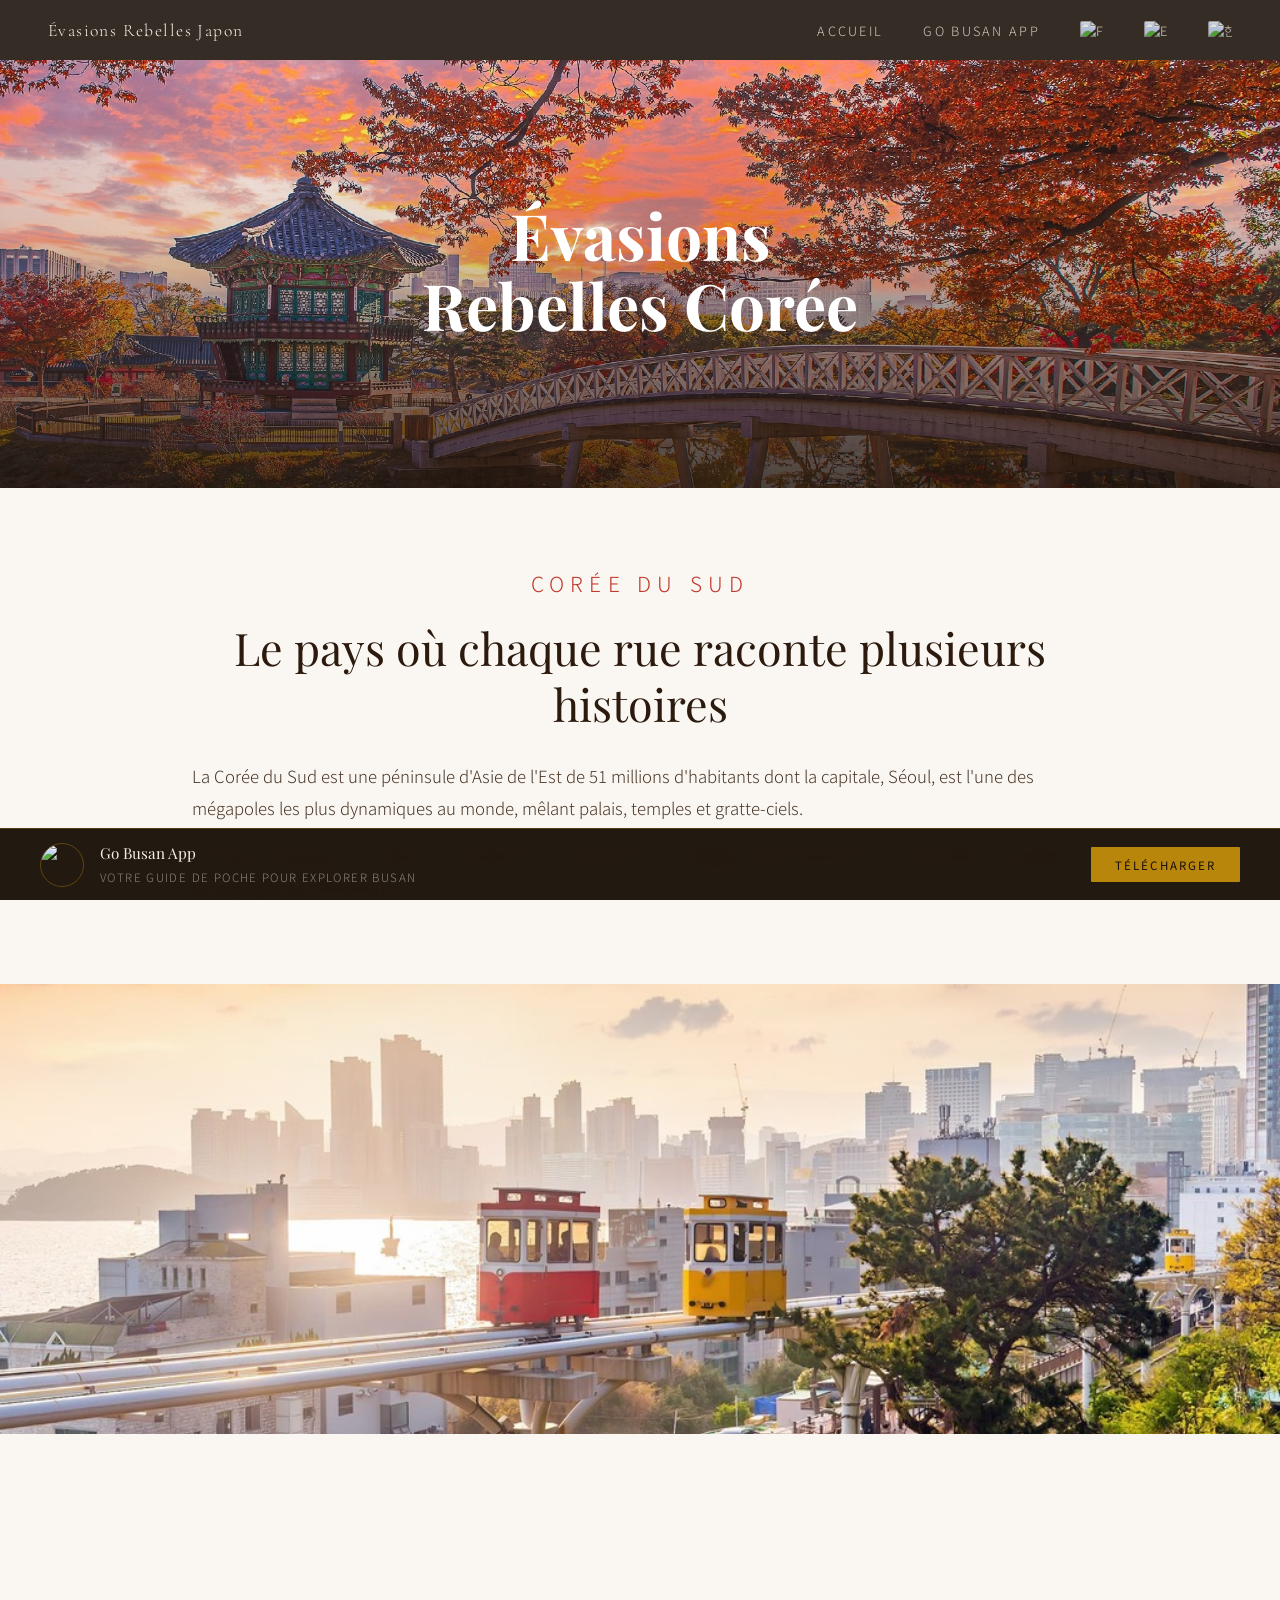
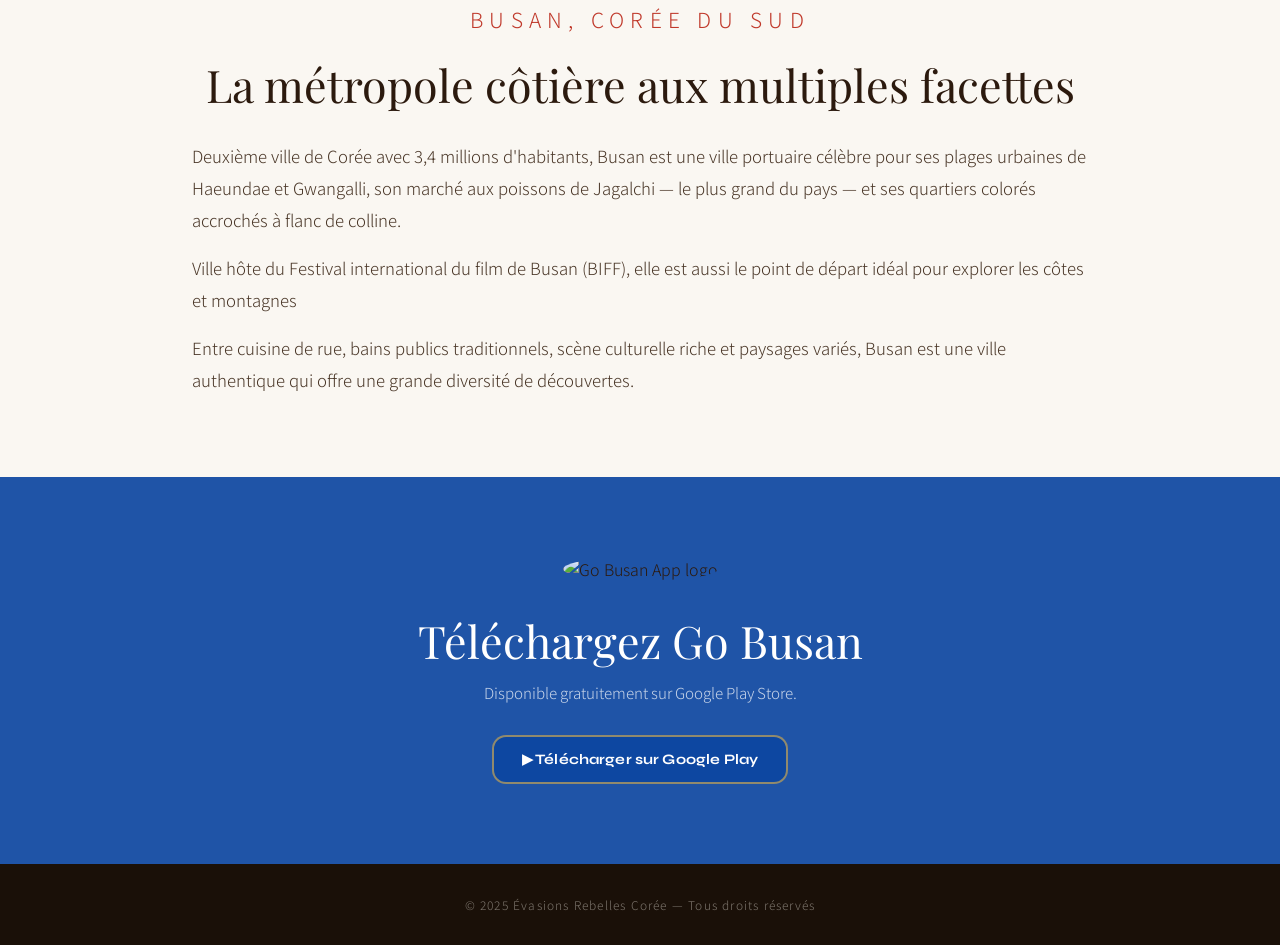
==== commit adb472ef: "Update print statement from 'Hello' to 'Goodbye'" ====
--- a/index.html
+++ b/index.html
@@ -2,705 +2,168 @@
 <html lang="fr">
 <head>
   <meta charset="UTF-8" />
-  <meta name="viewport" content="width=device-width, initial-scale=1.0" />
-  <title>Go Busan App — L'application de tourisme interactive pour visiter Busan</title>
+  <meta name="viewport" content="width=device-width, initial-scale=1.0, user-scalable=no" />
+  <title>Évasions Rebelles Corée — Voyager en Corée du Sud & Busan</title>
   <meta name="google-site-verification" content="GgmcI2f29UuAipO4nDPixFxQtITEQQRp28L3rZeexoc" />
 
   <!-- ── SEO ── -->
-  <meta name="description" content="Go Busan est une application Android gratuite avec carte interactive, filtres avancés, réseau métro et fiches détaillées de tous les sites touristiques de Busan." />
-  <meta name="keywords" content="Go Busan application, app tourisme Busan, carte interactive Busan, visiter Busan Android, sites touristiques Busan, métro Busan carte, application voyage Corée, Busan guide de poche, application gratuite Android, MapLibre Busan, Busan hors ligne, géolocalisation Busan, filtres tourisme Busan, Busan hotspots, Busan quartiers, Haeundae carte, Gwangalli application, Jagalchi carte, Busan accessibilité, fiche lieu Busan, Busan multilingue, application français Corée, Busan voyage Android, télécharger Go Busan, Google Play Busan, application mobile Corée du Sud, Busan incontournables, carte métro Busan" />
+  <meta name="description" content="Découvrez la Corée du Sud et Busan avec l'application Go Busan pour explorer la ville comme un local." />
+  <meta name="keywords" content="voyage Corée du Sud, Busan tourisme, guide voyage Busan, application Busan, Évasions Rebelles, que faire à Busan, visiter Corée du Sud, Séoul voyage, Corée culture, road trip Corée, voyage Asie, conseils voyage Busan, Busan plages, Haeundae, Gwangalli, marché Jagalchi, village hanok, parc national Corée, jjimjilbang, BIFF festival, voyage indépendant Asie, blog voyage Corée, Busan que voir, Corée du Sud tourisme, voyageur indépendant Corée" />
   <meta name="author" content="Évasions Rebelles" />
   <meta name="robots" content="index, follow" />
-  <link rel="canonical" href="https://evasionsrebelles.github.io/Evasions-Rebelles-Coree/busan-tourism-app.html" />
+  <link rel="canonical" href="https://evasionsrebelles.github.io/Evasions-Rebelles-Coree/" />
 
   <!-- ── Open Graph ── -->
   <meta property="og:type" content="website" />
   <meta property="og:locale" content="fr_FR" />
-  <meta property="og:title" content="Go Busan App — L'application de tourisme interactive pour visiter Busan" />
-  <meta property="og:description" content="Go Busan est une application Android gratuite avec carte interactive, filtres avancés, réseau métro et fiches détaillées de tous les sites touristiques de Busan." />
-  <meta property="og:url" content="https://evasionsrebelles.github.io/Evasions-Rebelles-Coree/busan-tourism-app.html" />
-  <meta property="og:image" content="https://raw.githubusercontent.com/Evasionsrebelles/Evasions-Rebelles-Coree/main/images/busan-app-hero.jpg" />
+  <meta property="og:title" content="Évasions Rebelles Corée — Voyager en Corée du Sud & Busan" />
+  <meta property="og:description" content="Découvrez la Corée du Sud et Busan avec l'application Go Busan pour explorer la ville comme un local." />
+  <meta property="og:url" content="https://evasionsrebelles.github.io/Evasions-Rebelles-Coree/" />
+  <meta property="og:image" content="https://raw.githubusercontent.com/Evasionsrebelles/Evasions-Rebelles-Coree/main/images/coree-hero.jpg" />
   <meta property="og:site_name" content="Évasions Rebelles Corée" />
 
   <!-- ── Twitter Card ── -->
   <meta name="twitter:card" content="summary_large_image" />
-  <meta name="twitter:title" content="Go Busan App — L'application de tourisme interactive pour visiter Busan" />
-  <meta name="twitter:description" content="Go Busan est une application Android gratuite avec carte interactive, filtres avancés, réseau métro et fiches détaillées de tous les sites touristiques de Busan." />
-  <meta name="twitter:image" content="https://raw.githubusercontent.com/Evasionsrebelles/Evasions-Rebelles-Coree/main/images/busan-app-hero.jpg" />
+  <meta name="twitter:title" content="Évasions Rebelles Corée — Voyager en Corée du Sud & Busan" />
+  <meta name="twitter:description" content="Découvrez la Corée du Sud et Busan avec l'application Go Busan pour explorer la ville comme un local." />
+  <meta name="twitter:image" content="https://raw.githubusercontent.com/Evasionsrebelles/Evasions-Rebelles-Coree/main/images/coree-hero.jpg" />
 
   <!-- ── JSON-LD ── -->
   <script type="application/ld+json">
   {
     "@context": "https://schema.org",
-    "@type": "MobileApplication",
-    "name": "Go Busan",
-    "operatingSystem": "Android",
-    "applicationCategory": "TravelApplication",
-    "offers": {
-      "@type": "Offer",
-      "price": "0",
-      "priceCurrency": "EUR"
-    },
-    "description": "Go Busan est une application Android gratuite avec carte interactive MapLibre, filtres avancés, réseau métro intégré et fiches détaillées de tous les sites touristiques de Busan.",
-    "inLanguage": ["fr", "en", "it", "es", "de"],
-    "url": "https://evasionsrebelles.github.io/Evasions-Rebelles-Coree/busan-tourism-app.html",
-    "author": {
-      "@type": "Organization",
-      "name": "Évasions Rebelles",
-      "url": "https://www.evasionsrebelles.com"
-    },
-    "screenshot": "https://raw.githubusercontent.com/Evasionsrebelles/Evasions-Rebelles-Coree/main/images/gobusan-popup.jpg"
+    "@graph": [
+      {
+        "@type": "WebSite",
+        "name": "Évasions Rebelles Corée",
+        "url": "https://evasionsrebelles.github.io/Evasions-Rebelles-Coree/",
+        "description": "Découvrez la Corée du Sud et Busan avec l'application Go Busan pour explorer la ville comme un local.",
+        "inLanguage": "fr",
+        "author": {
+          "@type": "Organization",
+          "name": "Évasions Rebelles",
+          "url": "https://www.evasionsrebelles.com"
+        }
+      },
+      {
+        "@type": "TouristDestination",
+        "name": "Busan",
+        "description": "Deuxième ville de Corée du Sud, Busan est une métropole côtière célèbre pour ses plages urbaines, son marché aux poissons de Jagalchi et ses quartiers colorés.",
+        "url": "https://evasionsrebelles.github.io/Evasions-Rebelles-Coree/",
+        "touristType": "Voyageur indépendant",
+        "containedInPlace": {
+          "@type": "Country",
+          "name": "Corée du Sud"
+        }
+      }
+    ]
   }
   </script>
-  <link rel="preconnect" href="https://fonts.googleapis.com">
-  <link rel="preconnect" href="https://fonts.gstatic.com" crossorigin>
-  <link href="https://fonts.googleapis.com/css2?family=Syne:wght@400;600;700;800&family=Inter:wght@300;400;500&family=Cormorant+Garamond:ital,wght@0,300;1,300&family=Noto+Sans+KR:wght@300;400&family=Playfair+Display:ital,wght@0,400;0,700;1,400&display=swap" rel="stylesheet">
-  <style>
-    *, *::before, *::after { box-sizing: border-box; margin: 0; padding: 0; }
-
-    :root {
-      --navy:    #0D47A1;
-      --ink:     #111827;
-      --slate:   #4B5563;
-      --mist:    #F0F4FB;
-      --white:   #FFFFFF;
-      --gold:    #E8B84B;
-      --border:  rgba(13,71,161,0.12);
-      --radius:  14px;
-    }
-
-    html { scroll-behavior: smooth; }
-
-    body {
-      font-family: 'Inter', system-ui, sans-serif;
-      font-weight: 400;
-      color: var(--ink);
-      background: var(--white);
-      -webkit-font-smoothing: antialiased;
-    }
-
-    /* ── NAV ── */
-    nav {
-      position: fixed;
-      top: 0; left: 0; right: 0;
-      z-index: 100;
-      display: flex;
-      align-items: center;
-      justify-content: space-between;
-      padding: 0 3rem;
-      height: 60px;
-      background: rgba(26,16,8,0.88);
-      backdrop-filter: blur(8px);
-      flex-wrap: nowrap;
-    }
-    nav .brand {
-      font-family: 'Cormorant Garamond', serif;
-      font-style: normal;
-      font-size: 1.1rem;
-      color: #f5efe6;
-      letter-spacing: 0.08em;
-      text-decoration: none;
-      flex-shrink: 0;
-      white-space: nowrap;
-    }
-    nav ul {
-      list-style: none;
-      display: flex;
-      align-items: center;
-      gap: 2.5rem;
-      flex-shrink: 0;
-      white-space: nowrap;
-    }
-    nav ul li { display: flex; align-items: center; }
-    nav ul a {
-      font-family: 'Noto Sans KR', sans-serif;
-      font-weight: 300;
-      font-size: 0.8rem;
-      letter-spacing: 0.18em;
-      text-transform: uppercase;
-      color: #f5efe6;
-      text-decoration: none;
-      opacity: 0.8;
-      transition: opacity 0.3s;
-      white-space: nowrap;
-    }
-    nav ul a:hover { opacity: 1; color: #e8c97a; }
-    @media (max-width: 768px) {
-      nav { padding: 0 1rem; gap: 0.6rem; }
-      nav ul { gap: 0.8rem; }
-      nav ul a { font-size: 0.58rem; letter-spacing: 0.08em; }
-      nav .brand { font-size: 0.82rem; letter-spacing: 0.03em; }
-    }
-
-    /* ── HERO ── */
-    .hero {
-      position: relative;
-      width: 100%;
-      height: 33.4vw;
-      min-height: 220px;
-      max-height: 660px;
-      overflow: hidden;
-      display: block;
-      margin-top: 60px;
-      background: linear-gradient(135deg, #0a2d6e 0%, #0D47A1 55%, #1565C0 100%);
-    }
-    .hero-img {
-      width: 100%;
-      height: 100%;
-      object-fit: cover;
-      object-position: center;
-      display: block;
-      opacity: .85;
-    }
-    .hero-overlay {
-      position: absolute;
-      inset: 0;
-      background: linear-gradient(to top, rgba(10,30,80,0.72) 0%, rgba(10,30,80,0.15) 60%, transparent 100%);
-    }
-    .hero-content {
-      position: absolute;
-      top: 50%;
-      left: 50%;
-      transform: translate(-50%, -50%);
-      z-index: 2;
-      text-align: center;
-      width: 90%;
-      max-width: 820px;
-    }
-    .hero-tag {
-      display: inline-block;
-      background: var(--gold);
-      color: var(--ink);
-      font-family: 'Syne', sans-serif;
-      font-size: 0.7rem;
-      font-weight: 700;
-      letter-spacing: .12em;
-      text-transform: uppercase;
-      padding: 4px 10px;
-      border-radius: 4px;
-      margin-bottom: 16px;
-    }
-    .hero-content h1 {
-      font-family: 'Cormorant Garamond', 'Playfair Display', serif;
-      font-weight: 700;
-      font-size: clamp(1.6rem, 5vw, 4rem);
-      line-height: 1.1;
-      color: #fff;
-      letter-spacing: 0em;
-      margin-bottom: 0.5rem;
-    }
-    .hero-content h1 em {
-      font-style: italic;
-      color: var(--gold);
-    }
-    .hero-h1-sub {
-      display: block;
-      font-size: 0.52em;
-      font-weight: 400;
-      letter-spacing: 0.02em;
-      color: rgba(255,255,255,0.85);
-      margin-top: 0.3em;
-    }
-    .hero-sub {
-      margin-top: 14px;
-      font-size: .95rem;
-      font-weight: 400;
-      color: #0D47A1;
-      background: rgba(255,255,255,0.82);
-      display: inline-block;
-      padding: 6px 14px;
-      border-radius: 4px;
-      line-height: 1.6;
-    }
-
-    /* ── SECTION WRAPPERS ── */
-    section { padding: 72px 5vw; }
-    .eyebrow {
-      display: block;
-      font-family: 'Noto Sans KR', sans-serif;
-      font-size: 0.68rem;
-      font-weight: 400;
-      letter-spacing: 0.3em;
-      text-transform: uppercase;
-      color: #C0392B;
-      margin-bottom: 1.4rem;
-    }
-    h2 {
+  <link rel="stylesheet" href="style.css" />
+  <link href="https://fonts.googleapis.com/css2?family=Syne:wght@700;800&display=swap" rel="stylesheet">
+</head>
+<body style="display:flex; flex-direction:column; min-height:100vh;">
+
+  <!-- ── NAVIGATION ── -->
+  <nav>
+    <a href="https://www.evasionsrebelles.com" class="brand">Évasions Rebelles Japon</a>
+    <ul>
+      <li><a href="index.html">Accueil</a></li>
+      <li><a href="busan-tourism-app.html">Go Busan App</a></li>
+      <!-- Drapeaux langue -->
+      <li>
+        <a href="index.html" title="Français" style="display:flex; align-items:center; opacity:0.85; transition:opacity 0.3s; text-decoration:none;">
+          <img src="https://raw.githubusercontent.com/Evasionsrebelles/Evasions-Rebelles-Coree/main/images/drapeau_fr.png" alt="Français" width="24" height="18" style="border-radius:2px; display:block;" />
+        </a>
+      </li>
+      <li>
+        <a href="index-en.html" title="English" style="display:flex; align-items:center; opacity:0.85; transition:opacity 0.3s; text-decoration:none;">
+          <img src="https://raw.githubusercontent.com/Evasionsrebelles/Evasions-Rebelles-Coree/main/images/drapeau_en.png" alt="English" width="24" height="18" style="border-radius:2px; display:block;" />
+        </a>
+      </li>
+      <li>
+        <a href="index-kr.html" title="한국어" style="display:flex; align-items:center; opacity:0.85; transition:opacity 0.3s; text-decoration:none;">
+          <img src="https://raw.githubusercontent.com/Evasionsrebelles/Evasions-Rebelles-Coree/main/images/drapeau_kr.png" alt="한국어" width="24" height="18" style="border-radius:2px; display:block;" />
+        </a>
+      </li>
+    </ul>
+  </nav>
+
+  <!-- ── HERO IMAGE CORÉE ── -->
+  <div class="hero">
+    <img src="images/coree-hero.jpg" alt="Paysage de Corée du Sud" />
+    <div class="hero-overlay"></div>
+    <div class="hero-text" style="left:50%; top:50%; transform:translate(-50%,-50%); text-align:center; bottom:auto;">
+      <h1>Évasions Rebelles Corée</h1>
+    </div>
+  </div>
+
+  <!-- ── INTRODUCTION CORÉE ── -->
+  <section class="text-section">
+    <span class="eyebrow" style="font-size:1.3em; display:block; text-align:center;">Corée du Sud</span>
+    <h2 style="text-align:center;">Le pays où chaque rue raconte plusieurs histoires</h2>
+    <p>La Corée du Sud est une péninsule d'Asie de l'Est de 51 millions d'habitants dont la capitale, Séoul, est l'une des mégapoles les plus dynamiques au monde, mêlant palais, temples et gratte-ciels.</p>
+    <p>Des parcs nationaux aux villes ultra modernes, en passant par les villages hanok préservés, la Corée offre une palette de paysages et d'émotions.</p>
+  </section>
+
+  <!-- ── IMAGE BUSAN ── -->
+  <div class="img-section">
+    <img src="images/busan-hero.jpg" alt="Vue de Busan" style="max-height:50vh; width:100%; object-fit:cover;" />
+  </div>
+
+  <!-- ── INTRODUCTION BUSAN ── -->
+  <section class="text-section">
+    <span class="eyebrow" style="font-size:1.3em; display:block; text-align:center;">Busan, Corée du Sud</span>
+    <h2 style="text-align:center;">La métropole côtière aux multiples facettes</h2>
+    <p>Deuxième ville de Corée avec 3,4 millions d'habitants, Busan est une ville portuaire célèbre pour ses plages urbaines de Haeundae et Gwangalli, son marché aux poissons de Jagalchi — le plus grand du pays — et ses quartiers colorés accrochés à flanc de colline.</p>
+    <p>Ville hôte du Festival international du film de Busan (BIFF), elle est aussi le point de départ idéal pour explorer les côtes et montagnes</p>
+    <p>Entre cuisine de rue, bains publics traditionnels, scène culturelle riche et paysages variés, Busan est une ville authentique qui offre une grande diversité de découvertes.</p>
+  </section>
+
+  <!-- ── SECTION APPLICATION ── -->
+  <section class="app-section-new" style="
+    background: rgba(13,71,161,0.92);
+    text-align: center;
+    padding: 80px 4rem;
+    transition: box-shadow 0.4s ease;
+    position: relative;
+  "
+  onmouseover="this.style.boxShadow='0 0 60px 20px rgba(13,71,161,0.45), inset 0 0 40px rgba(232,184,75,0.08)'"
+  onmouseout="this.style.boxShadow='none'"
+  >
+    <div style="margin-bottom: 32px;">
+      <img src="https://raw.githubusercontent.com/Evasionsrebelles/Evasions-Rebelles-Coree/main/images/gobusan.png" alt="Go Busan App logo" style="width:120px; height:120px; object-fit:contain; border-radius:50%;" />
+    </div>
+    <h2 style="
       font-family: 'Playfair Display', serif;
       font-weight: 400;
       font-size: clamp(1.8rem, 3.5vw, 2.8rem);
       line-height: 1.25;
       letter-spacing: 0;
-      color: var(--ink);
-    }
-
-    /* ── INTRO STRIP ── */
-    .intro-strip {
-      background: var(--mist);
-      padding: 56px 5vw;
-      display: grid;
-      grid-template-columns: 1fr 1fr;
-      gap: 48px;
-      align-items: center;
-    }
-    .intro-strip p {
-      font-family: 'Noto Sans KR', sans-serif;
-      font-size: 1.05rem;
-      line-height: 1.9;
-      color: #4a3728;
-    }
-    .stat-row {
-      display: grid;
-      grid-template-columns: repeat(3, 1fr);
-      gap: 16px;
-    }
-    .stat-box {
-      background: var(--white);
-      border: 1px solid var(--border);
-      border-radius: var(--radius);
-      padding: 20px 16px;
-      text-align: center;
-    }
-    .stat-num {
-      font-family: 'Inter', system-ui, sans-serif;
-      font-size: 1.8rem;
-      font-weight: 700;
-      color: var(--navy);
-      line-height: 1;
-      letter-spacing: -0.01em;
-    }
-    .stat-label {
-      font-size: .75rem;
-      color: var(--slate);
-      margin-top: 4px;
-      line-height: 1.35;
-    }
-
-    /* ── FEATURES GRID ── */
-    .features-section { background: var(--white); }
-    .features-section h2 { margin-bottom: 40px; }
-    .features-grid {
-      display: grid;
-      grid-template-columns: repeat(auto-fit, minmax(260px, 1fr));
-      gap: 20px;
-    }
-    .feat-card {
-      border: 1px solid var(--border);
-      border-radius: var(--radius);
-      padding: 28px 24px;
-      transition: box-shadow .25s, transform .25s;
-      position: relative;
-      overflow: hidden;
-    }
-    .feat-card::before {
-      content: '';
-      position: absolute; top: 0; left: 0; right: 0;
-      height: 3px;
-      background: var(--navy);
-      transform: scaleX(0);
-      transform-origin: left;
-      transition: transform .3s ease;
-    }
-    .feat-card:hover { box-shadow: 0 8px 28px rgba(13,71,161,.1); transform: translateY(-2px); }
-    .feat-card:hover::before { transform: scaleX(1); }
-    .feat-icon { font-size: 1.6rem; margin-bottom: 14px; }
-    .feat-card h3 {
-      font-family: 'Syne', sans-serif;
-      font-size: 1rem;
-      font-weight: 700;
-      color: var(--ink);
-      margin-bottom: 8px;
-    }
-    .feat-card p {
-      font-size: .875rem;
-      color: var(--slate);
-      line-height: 1.65;
-    }
-
-    /* ── FILTER SHOWCASE ── */
-    .filters-section {
-      background: var(--white);
-      color: var(--ink);
-      padding: 72px 5vw;
-    }
-    .filters-section .eyebrow { color: #C0392B; }
-    .filters-section h2 { color: var(--ink); margin-bottom: 32px; }
-    .filters-section p {
-      font-family: 'Noto Sans KR', sans-serif;
-      font-size: 1.05rem;
-      line-height: 1.9;
-      color: #4a3728;
-      max-width: 560px;
-      margin-bottom: 32px;
-    }
-    .chip-grid {
-      display: flex;
-      flex-wrap: wrap;
-      gap: 10px;
-    }
-    .chip {
-      background: var(--mist);
-      border: 1px solid rgba(13,71,161,0.2);
-      color: var(--ink);
-      font-size: .78rem;
-      font-weight: 500;
-      padding: 6px 14px;
-      border-radius: 99px;
-      white-space: nowrap;
-    }
-    .chip.gold {
-      background: var(--gold);
-      border-color: var(--gold);
-      color: var(--ink);
-      font-weight: 700;
-    }
-
-    /* ── TRANSPORT ── */
-    .transport-section { background: var(--mist); }
-    .transport-section h2 { margin-bottom: 12px; }
-    .transport-section > p {
-      font-family: 'Noto Sans KR', sans-serif;
-      font-size: 1.05rem;
-      line-height: 1.9;
-      color: #4a3728;
-      max-width: 600px;
-      margin-bottom: 32px;
-    }
-    .metro-lines {
-      display: flex;
-      flex-wrap: wrap;
-      gap: 10px;
-    }
-    .metro-badge {
-      display: flex;
-      align-items: center;
-      gap: 8px;
-      background: var(--white);
-      border: 1px solid var(--border);
-      border-radius: 8px;
-      padding: 8px 14px;
-      font-size: .82rem;
-      font-weight: 500;
-      color: var(--ink);
-    }
-    .metro-dot {
-      width: 10px; height: 10px;
-      border-radius: 50%;
-      flex-shrink: 0;
-    }
-
-    /* ── LANGUAGES ── */
-    .lang-section { background: var(--white); }
-    .lang-section h2 { margin-bottom: 12px; }
-    .lang-section > p {
-      font-family: 'Noto Sans KR', sans-serif;
-      font-size: 1.05rem;
-      line-height: 1.9;
-      color: #4a3728;
-      max-width: 560px;
-      margin-bottom: 32px;
-    }
-    .lang-row {
-      display: flex;
-      flex-wrap: wrap;
-      gap: 12px;
-    }
-    .lang-pill {
-      background: var(--mist);
-      border: 1px solid var(--border);
-      border-radius: 10px;
-      padding: 10px 20px;
-      font-family: 'Syne', sans-serif;
-      font-weight: 600;
-      font-size: .9rem;
-      color: var(--ink);
-    }
-
-    /* ── CTA ── */
-    .cta-section {
-      background: rgba(13,71,161,0.92);
-      text-align: center;
-      padding: 30px 5vw;
-      transition: box-shadow 0.4s ease;
-    }
-    .cta-section:hover {
-      box-shadow: 0 0 60px 20px rgba(13,71,161,0.45), inset 0 0 40px rgba(232,184,75,0.08);
-    }
-    .cta-section h2 { margin-bottom: 12px; color: #fff; }
-    .cta-section p { color: rgba(255,255,255,0.75); font-size: .95rem; margin-bottom: 32px; }
-    .logo-wrap { margin-bottom: 32px; }
-    .logo-svg { width: 100px; height: 100px; }
-    .store-btn {
+      color: #fff;
+      margin-bottom: 12px;
+    ">Téléchargez Go Busan</h2>
+    <p style="color: rgba(255,255,255,0.75); font-size: .95rem; margin-bottom: 32px;">Disponible gratuitement sur Google Play Store.</p>
+    <a href="https://play.google.com/store/apps/details?id=com.gobusan.myapp" class="store-btn-new" target="_blank" rel="noopener" style="
       display: inline-flex; align-items: center; gap: 10px;
-      background: var(--navy);
-      color: var(--white);
+      background: #0D47A1;
+      border: 2px solid rgba(232,184,75,0.6);
+      color: #fff;
       font-family: 'Syne', sans-serif;
       font-weight: 700;
       font-size: .9rem;
       padding: 14px 28px;
-      border-radius: var(--radius);
+      border-radius: 14px;
       text-decoration: none;
-      transition: background .2s, transform .2s;
       letter-spacing: .01em;
-    }
-    .store-btn:hover { background: #0a3577; transform: translateY(-1px); }
-
-    /* ── FOOTER ── */
-    footer {
-      background: var(--ink);
-      color: rgba(255,255,255,.4);
-      text-align: center;
-      padding: 24px 5vw;
-      font-size: .8rem;
-    }
-
-    /* ── POPUP SECTION ── */
-    .popup-section {
-      background: var(--mist);
-      padding: 72px 5vw;
-      display: grid;
-      grid-template-columns: 1fr 1fr;
-      gap: 56px;
-      align-items: center;
-    }
-    .popup-text .eyebrow { color: #C0392B; }
-    .popup-text h2 { color: var(--ink); margin-bottom: 20px; }
-    .popup-text p {
-      font-family: 'Noto Sans KR', sans-serif;
-      font-size: 1.05rem;
-      color: #4a3728;
-      line-height: 1.9;
-      margin-bottom: 12px;
-    }
-    .popup-img-wrap {
-      display: flex;
-      justify-content: center;
-    }
-    .popup-img {
-      width: 100%;
-      max-width: 320px;
-      border-radius: 18px;
-      box-shadow: 0 16px 48px rgba(13,71,161,.18);
-      object-fit: cover;
-    }
-
-    /* ── STICKY BANNER ── */
-    .sticky-app-banner {
-      position: fixed; bottom: 0; left: 0; right: 0; z-index: 200;
-      display: flex; align-items: center; justify-content: space-between;
-      padding: 10px 5vw;
-      background: var(--ink);
-      border-top: 1px solid rgba(255,255,255,.1);
-      transition: transform .3s ease;
-    }
-    .sticky-app-banner.hidden { transform: translateY(110%); }
-    .banner-left { display: flex; align-items: center; gap: 12px; }
-    .banner-logo { width: 40px; height: 40px; border-radius: 10px; object-fit: contain; }
-    .banner-copy { display: flex; flex-direction: column; }
-    .banner-copy strong { font-size: .88rem; color: var(--white); font-family: 'Syne', sans-serif; font-weight: 700; }
-    .banner-copy span { font-size: .75rem; color: rgba(255,255,255,.5); }
-    .banner-btn {
-      background: var(--gold); color: var(--ink);
-      font-family: 'Syne', sans-serif; font-weight: 700; font-size: .8rem;
-      padding: 8px 18px; border-radius: 8px; text-decoration: none;
-      white-space: nowrap; transition: opacity .2s;
-    }
-    .banner-btn:hover { opacity: .85; }
-
-    /* ── RESPONSIVE ── */
-    @media (max-width: 768px) {
-      .intro-strip { grid-template-columns: 1fr; }
-      .popup-section { grid-template-columns: 1fr; }
-      .transport-section { grid-template-columns: 1fr !important; }
-      .stat-row { grid-template-columns: repeat(3, 1fr); }
-    }
-  </style>
-</head>
-<body>
-
-  <!-- NAV -->
-  <nav>
-    <a href="https://www.evasionsrebelles.com" class="brand">Évasions Rebelles Japon</a>
-    <ul>
-      <li><a href="index.html">Accueil</a></li>
-      <li><a href="busan-tourism-app.html">Go Busan App</a></li>
-      <li>
-        <a href="busan-tourism-app.html" title="Français" style="display:flex; align-items:center; opacity:0.85; transition:opacity 0.3s; text-decoration:none;">
-          <img src="https://raw.githubusercontent.com/Evasionsrebelles/Evasions-Rebelles-Coree/main/images/drapeau_fr.png" alt="Français" width="24" height="18" style="border-radius:2px; display:block;" />
-        </a>
-      </li>
-      <li>
-        <a href="busan-tourism-app-en.html" title="English" style="display:flex; align-items:center; opacity:0.85; transition:opacity 0.3s; text-decoration:none;">
-          <img src="https://raw.githubusercontent.com/Evasionsrebelles/Evasions-Rebelles-Coree/main/images/drapeau_en.png" alt="English" width="24" height="18" style="border-radius:2px; display:block;" />
-        </a>
-      </li>
-      <li>
-        <a href="busan-tourism-app-kr.html" title="한국어" style="display:flex; align-items:center; opacity:0.85; transition:opacity 0.3s; text-decoration:none;">
-          <img src="https://raw.githubusercontent.com/Evasionsrebelles/Evasions-Rebelles-Coree/main/images/drapeau_kr.png" alt="한국어" width="24" height="18" style="border-radius:2px; display:block;" />
-        </a>
-      </li>
-    </ul>
-  </nav>
-
-  <!-- HERO -->
-  <div class="hero">
-    <img src="https://raw.githubusercontent.com/Evasionsrebelles/Evasions-Rebelles-Coree/main/images/busan-app-hero.jpg" alt="Busan panorama" class="hero-img" />
-    <div class="hero-overlay"></div>
-    <div class="hero-content">
-      <h1>Go Busan<span class="hero-h1-sub">L'application pour découvrir la ville</span></h1>
-    </div>
-  </div>
-
-  <!-- CTA DOUBLON (après hero) -->
-  <section class="cta-section" id="ctaTop">
-    <div class="logo-wrap">
-      <img src="https://raw.githubusercontent.com/Evasionsrebelles/Evasions-Rebelles-Coree/main/images/gobusan.png" alt="Go Busan App logo" style="width:120px; height:120px; object-fit:contain; border-radius:50%;" />
-    </div>
-    <h2>Téléchargez Go Busan</h2>
-    <p>Disponible gratuitement sur Google Play Store.</p>
-    <a href="https://play.google.com/store/apps/details?id=com.gobusan.myapp" class="store-btn" target="_blank" rel="noopener">
-      ▶ Télécharger sur Google Play
-    </a>
+      transition: background .2s, transform .2s, border-color .2s;
+    "
+    onmouseover="this.style.background='#0a3577'; this.style.transform='translateY(-1px)'; this.style.borderColor='#e8c97a'"
+    onmouseout="this.style.background='#0D47A1'; this.style.transform=''; this.style.borderColor='rgba(232,184,75,0.6)'"
+    >▶ Télécharger sur Google Play</a>
   </section>
 
-  <!-- INTRO STRIP -->
-  <div class="intro-strip">
-    <div>
-      <span class="eyebrow">À propos</span>
-      <h2 style="margin-bottom:16px;">Une carte pensée pour les voyageurs indépendants</h2>
-      <p>Go Busan répertorie les points d'intérêt de Busan sur une carte interactive. Chaque lieu dispose d'une fiche détaillée : description, catégorie, quartier, tarif et lien vers le site officiel. Conçue par des voyageurs, pour des voyageurs.</p>
-    </div>
-    <div class="stat-row">
-      <div class="stat-box">
-        <div class="stat-num">5</div>
-        <div class="stat-label">langues disponibles</div>
-      </div>
-      <div class="stat-box">
-        <div class="stat-num">7</div>
-        <div class="stat-label">lignes de métro cartographiées</div>
-      </div>
-      <div class="stat-box">
-        <div class="stat-num">8+</div>
-        <div class="stat-label">critères de filtre</div>
-      </div>
-    </div>
-  </div>
-
-  <!-- FEATURES -->
-  <section class="features-section">
-    <span class="eyebrow">Fonctionnalités</span>
-    <h2>Ce que l'application propose</h2>
-    <div class="features-grid">
-
-      <div class="feat-card">
-        <div class="feat-icon">🗺️</div>
-        <h3>Carte interactive</h3>
-        <p>Visualisez tous les sites touristiques de Busan sur une carte fluide avec géolocalisation en temps réel. Cliquez sur un point pour afficher la fiche du lieu instantanément.</p>
-      </div>
-
-      <div class="feat-card">
-        <div class="feat-icon">📋</div>
-        <h3>Fiches lieux complètes</h3>
-        <p>Chaque lieu affiche son nom en coréen, sa catégorie, son quartier, une description, le tarif, les horaires, les infos pratiques et une photo.</p>
-      </div>
-
-      <div class="feat-card">
-        <div class="feat-icon">🔍</div>
-        <h3>Filtres avancés</h3>
-        <p>Affinez votre recherche en combinant plusieurs critères simultanément. Seuls les lieux correspondant s'affichent sur la carte.</p>
-      </div>
-
-      <div class="feat-card">
-        <div class="feat-icon">🚇</div>
-        <h3>Réseau métro intégré</h3>
-        <p>Affichez les stations de métro directement sur la carte, ligne par ligne (Ligne 1 à 4, Donghae Nambu, LRT et les Hubs). Idéal pour planifier ses déplacements.</p>
-      </div>
-
-    </div>
-  </section>
-
-  <!-- POPUP SECTION -->
-  <div class="popup-section">
-    <div class="popup-text">
-      <span class="eyebrow">Fiche descriptive</span>
-      <h2>Toutes les infos en un seul coup d'œil</h2>
-      <p>Un clic sur un point de la carte ouvre immédiatement un popup détaillé : nom du lieu en anglais et en coréen, photo, catégorie, quartier, description, tarif et infos pratiques. Tout est rassemblé au même endroit.</p>
-      <p>Sauvegardez vos favoris en enregistrant tous les lieux qui vous intéressent pour les retrouver plus tard.</p>
-      <p>Lorsque le lieu dispose d'un site officiel et/ou d'une billetterie en ligne, des boutons dédiés s'affichent dans le popup et ouvrent la page directement dans un navigateur intégré à l'application.</p>
-      <p>Affichez instantanément les lieux sélectionnés dans votre application de navigation préférée. L'application est compatible avec Naver Map, KakaoMap et Google Maps pour vous permettre d'obtenir un itinéraire et de vous repérer facilement lors de votre visite de Busan.</p>
-    </div>
-    <div class="popup-img-wrap">
-      <img src="https://raw.githubusercontent.com/Evasionsrebelles/Evasions-Rebelles-Coree/main/images/gobusan-popup.jpg" alt="Popup fiche lieu Go Busan" class="popup-img" />
-    </div>
-  </div>
-
-  <!-- FILTERS -->
-  <section class="filters-section">
-    <span class="eyebrow">Filtres avancés</span>
-    <h2>Trouvez exactement ce que vous cherchez</h2>
-    <p>Le panneau de filtres combine plusieurs critères simultanément. Seuls les lieux correspondant à tous les critères selectionnés apparaissent.</p>
-    <div class="chip-grid">
-      <span class="chip gold">⭐ Hotspots</span>
-      <span class="chip">🤍 Favoris</span>
-      <span class="chip">Par catégorie</span>
-      <span class="chip">Par quartier</span>
-      <span class="chip">☀️ Extérieur</span>
-      <span class="chip">🏠 Intérieur</span>
-      <span class="chip">🎟 Gratuit</span>
-      <span class="chip">💲 Payant</span>
-      <span class="chip">🕐 Ouvert 24H/24</span>
-      <span class="chip">🚇 Ligne de métro</span>
-    </div>
-  </section>
-
-  <!-- TRANSPORT -->
-  <section class="transport-section" style="display:grid; grid-template-columns:1fr 1fr; gap:56px; align-items:center;">
-    <div>
-      <span class="eyebrow">Réseau de transport</span>
-      <h2>Le métro de Busan sur la carte</h2>
-      <p style="margin: 16px 0 24px; font-family: 'Noto Sans KR', sans-serif; font-size: 1.05rem; line-height: 1.9; color: #4a3728;">Activez l'affichage des stations par ligne depuis le panneau de filtres. Chaque station s'affiche avec son icône de ligne. Retrouvez aussi les hubs principaux de Busan (Aéroport, Busan Station....). Utile pour repérer les lieux accessibles sans voiture.</p>
-      <div class="metro-lines">
-        <div class="metro-badge"><span class="metro-dot" style="background:#000000;"></span>Hub</div>
-        <div class="metro-badge"><span class="metro-dot" style="background:#E63946;"></span>Ligne 1</div>
-        <div class="metro-badge"><span class="metro-dot" style="background:#2196F3;"></span>Ligne 2</div>
-        <div class="metro-badge"><span class="metro-dot" style="background:#FF9800;"></span>Ligne 3</div>
-        <div class="metro-badge"><span class="metro-dot" style="background:#9C27B0;"></span>Ligne 4</div>
-        <div class="metro-badge"><span class="metro-dot" style="background:#4CAF50;"></span>Donghae Nambu</div>
-        <div class="metro-badge"><span class="metro-dot" style="background:#607D8B;"></span>LRT</div>
-      </div>
-    </div>
-    <div style="display:flex; justify-content:center;">
-      <img src="https://raw.githubusercontent.com/Evasionsrebelles/Evasions-Rebelles-Coree/main/images/metro_busan.jpg" alt="Métro de Busan sur la carte Go Busan" style="width:100%; max-width:320px; border-radius:18px; box-shadow:0 16px 48px rgba(0,0,0,.15); object-fit:cover;" />
-    </div>
-  </section>
-
-  <!-- LANGUAGES -->
-  <section class="lang-section">
-    <span class="eyebrow">Multilingue</span>
-    <h2>5 langues, interface complète</h2>
-    <p>Toute l'interface — filtres, fiches, messages d'erreur, menus — est disponible dans cinq langues.</p>
-    <div class="lang-row">
-      <div class="lang-pill">🇫🇷 Français</div>
-      <div class="lang-pill">🇬🇧 English</div>
-      <div class="lang-pill">🇮🇹 Italiano</div>
-      <div class="lang-pill">🇪🇸 Español</div>
-      <div class="lang-pill">🇩🇪 Deutsch</div>
-    </div>
-  </section>
-
-  <!-- CTA -->
-  <section class="cta-section">
-    <div class="logo-wrap">
-      <img src="https://raw.githubusercontent.com/Evasionsrebelles/Evasions-Rebelles-Coree/main/images/gobusan.png" alt="Go Busan App logo" style="width:120px; height:120px; object-fit:contain; border-radius:50%;" />
-    </div>
-    <h2>Téléchargez Go Busan</h2>
-    <p>Disponible gratuitement sur Google Play Store.</p>
-    <a href="https://play.google.com/store/apps/details?id=com.gobusan.myapp" class="store-btn" target="_blank" rel="noopener">
-      ▶ Téléchargez sur Google Play
-    </a>
-  </section>
-
-  <!-- STICKY APP BANNER -->
+  <!-- ── STICKY APP BANNER ── -->
   <div class="sticky-app-banner" id="stickyBanner">
     <div class="banner-left">
       <img
@@ -713,29 +176,26 @@
         <span>Votre guide de poche pour explorer Busan</span>
       </div>
     </div>
-    <a href="https://play.google.com/store/apps/details?id=com.gobusan.myapp" class="banner-btn" target="_blank" rel="noopener">Téléchargez l'app</a>
+    <a href="https://play.google.com/store/apps/details?id=com.gobusan.myapp" class="banner-btn" target="_blank" rel="noopener">Télécharger</a>
   </div>
 
-  <!-- FOOTER -->
+  <!-- ── FOOTER ── -->
   <footer>
     <p>© 2025 Évasions Rebelles Corée — Tous droits réservés</p>
   </footer>
 
   <script>
     const banner = document.getElementById('stickyBanner');
-    const ctaTop = document.getElementById('ctaTop');
-    const ctaSection = document.querySelector('.cta-section:last-of-type');
-
-    function isSectionVisible(el) {
-      if (!el) return false;
-      const rect = el.getBoundingClientRect();
+    const appSection = document.querySelector('.app-section');
+
+    function isAppSectionVisible() {
+      if (!appSection) return false;
+      const rect = appSection.getBoundingClientRect();
       return rect.top < window.innerHeight * 0.85 && rect.bottom >= 0;
     }
 
     function updateBanner() {
-      const topPassed = ctaTop ? ctaTop.getBoundingClientRect().bottom < 0 : false;
-      const bottomVisible = isSectionVisible(ctaSection);
-      if (!topPassed || bottomVisible) {
+      if (isAppSectionVisible()) {
         banner.classList.add('hidden');
       } else {
         banner.classList.remove('hidden');
@@ -749,11 +209,10 @@
       document.body.addEventListener(evt, updateBanner, { passive: true });
     });
 
-    if ('IntersectionObserver' in window && ctaSection) {
+    if ('IntersectionObserver' in window) {
       new IntersectionObserver(function(entries) {
-        if (entries[0].isIntersecting) banner.classList.add('hidden');
-        else updateBanner();
-      }, { threshold: 0.15 }).observe(ctaSection);
+        banner.classList.toggle('hidden', entries[0].isIntersecting);
+      }, { threshold: 0.15 }).observe(appSection);
     }
 
     setInterval(updateBanner, 300);
--- a/style.css
+++ b/style.css
@@ -0,0 +1,506 @@
+@import url('https://fonts.googleapis.com/css2?family=Playfair+Display:ital,wght@0,400;0,700;1,400&family=Noto+Sans+KR:wght@300;400&family=Cormorant+Garamond:ital,wght@0,300;1,300&display=swap');
+
+*, *::before, *::after { box-sizing: border-box; margin: 0; padding: 0; }
+
+:root {
+  --red: #C0392B;
+  --deep: #1a1008;
+  --sand: #f5efe6;
+  --ink: #2c1a0e;
+  --gold: #b8860b;
+  --light: #faf7f2;
+}
+
+html { scroll-behavior: smooth; }
+
+body {
+  background: var(--light);
+  color: var(--ink);
+  font-family: 'Noto Sans KR', sans-serif;
+  font-weight: 300;
+}
+
+/* ── NAV ── */
+nav {
+  position: fixed;
+  top: 0; left: 0; right: 0;
+  z-index: 100;
+  display: flex;
+  align-items: center;
+  justify-content: space-between;
+  padding: 0 3rem;
+  height: 60px;
+  background: rgba(26,16,8,0.88);
+  backdrop-filter: blur(8px);
+  flex-wrap: nowrap;
+}
+
+nav .brand {
+  font-family: 'Cormorant Garamond', serif;
+  font-style: normal;
+  font-size: 1.1rem;
+  color: var(--sand);
+  letter-spacing: 0.08em;
+  text-decoration: none;
+  flex-shrink: 0;
+  white-space: nowrap;
+}
+
+nav ul {
+  list-style: none;
+  display: flex;
+  align-items: center;
+  gap: 2.5rem;
+  flex-shrink: 0;
+  white-space: nowrap;
+}
+
+nav ul li {
+  display: flex;
+  align-items: center;
+}
+
+nav ul a {
+  font-family: 'Noto Sans KR', sans-serif;
+  font-weight: 300;
+  font-size: 0.8rem;
+  letter-spacing: 0.18em;
+  text-transform: uppercase;
+  color: var(--sand);
+  text-decoration: none;
+  opacity: 0.8;
+  transition: opacity 0.3s;
+  white-space: nowrap;
+}
+
+nav ul a:hover { opacity: 1; color: #e8c97a; }
+
+/* ── STICKY APP BANNER ── */
+.sticky-app-banner {
+  position: fixed;
+  bottom: 0; left: 0; right: 0;
+  z-index: 200;
+  display: flex;
+  align-items: center;
+  justify-content: space-between;
+  gap: 1rem;
+  padding: 0.85rem 2.5rem;
+  background: rgba(26,16,8,0.96);
+  backdrop-filter: blur(12px);
+  border-top: 1px solid rgba(184,134,11,0.3);
+  transform: translateY(0);
+  -webkit-transform: translateY(0);
+  transition: transform 0.5s cubic-bezier(.77,0,.18,1), opacity 0.5s ease;
+  opacity: 1;
+  /* Flutter Android WebView : forcer le rendu du bandeau */
+  will-change: transform;
+  -webkit-backface-visibility: hidden;
+  backface-visibility: hidden;
+}
+
+/* Fallback sticky si position:fixed non supporté (Flutter WebView) */
+@supports not (position: fixed) {
+  .sticky-app-banner {
+    position: sticky;
+    bottom: 0;
+    width: 100%;
+  }
+}
+
+.sticky-app-banner.hidden {
+  transform: translateY(110%);
+  -webkit-transform: translateY(110%);
+  opacity: 0;
+  pointer-events: none;
+}
+
+.sticky-app-banner .banner-left {
+  display: flex;
+  align-items: center;
+  gap: 1rem;
+  min-width: 0;
+}
+
+.sticky-app-banner .banner-logo {
+  width: 44px;
+  height: 44px;
+  border-radius: 50%;
+  object-fit: contain;
+  flex-shrink: 0;
+  border: 1px solid rgba(184,134,11,0.4);
+}
+
+.sticky-app-banner .banner-copy {
+  min-width: 0;
+}
+
+.sticky-app-banner .banner-copy strong {
+  display: block;
+  font-family: 'Playfair Display', serif;
+  font-size: 0.95rem;
+  font-weight: 400;
+  color: var(--sand);
+  white-space: nowrap;
+}
+
+.sticky-app-banner .banner-copy span {
+  font-size: 0.72rem;
+  letter-spacing: 0.12em;
+  color: rgba(245,239,230,0.5);
+  text-transform: uppercase;
+  white-space: nowrap;
+}
+
+.sticky-app-banner .banner-btn {
+  flex-shrink: 0;
+  display: inline-block;
+  padding: 0.6rem 1.5rem;
+  background: var(--gold);
+  color: var(--deep);
+  font-size: 0.72rem;
+  font-weight: 400;
+  letter-spacing: 0.18em;
+  text-transform: uppercase;
+  text-decoration: none;
+  border-radius: 1px;
+  transition: background 0.3s, transform 0.2s;
+  white-space: nowrap;
+}
+
+.sticky-app-banner .banner-btn:hover {
+  background: #e8c97a;
+  transform: scale(1.04);
+}
+
+@keyframes bannerPulse {
+  0%, 100% { box-shadow: 0 -2px 24px rgba(184,134,11,0.15); }
+  50% { box-shadow: 0 -2px 36px rgba(184,134,11,0.35); }
+}
+
+.sticky-app-banner {
+  animation: bannerPulse 3s ease-in-out infinite;
+}
+
+/* ── HERO ── */
+.hero {
+  position: relative;
+  width: 100%;
+  height: 33.4vw; /* ratio exact de coree-hero : 660/1977 */
+  min-height: 220px;
+  max-height: 660px;
+  overflow: hidden;
+  display: block;
+  margin-top: 60px;
+}
+
+.hero img {
+  width: 100%;
+  height: 100%;
+  object-fit: cover;
+  object-position: center;
+  display: block;
+}
+
+.hero-overlay {
+  position: absolute;
+  inset: 0;
+  background: linear-gradient(to top, rgba(26,16,8,0.72) 0%, rgba(26,16,8,0.1) 60%, transparent 100%);
+}
+
+.hero-text {
+  position: absolute;
+  bottom: 0;
+  left: 0;
+  z-index: 2;
+  padding: 3.5rem 4rem;
+  max-width: 820px;
+}
+
+.hero-text .tag {
+  font-size: 0.7rem;
+  letter-spacing: 0.3em;
+  text-transform: uppercase;
+  color: #e8c97a;
+  margin-bottom: 1rem;
+  display: block;
+}
+
+.hero-text h1 {
+  font-family: 'Playfair Display', serif;
+  font-size: clamp(1.6rem, 5vw, 4rem);
+  font-weight: 700;
+  color: #fff;
+  line-height: 1.1;
+  margin-bottom: 0.5rem;
+}
+
+.hero-text h1 em {
+  font-style: italic;
+  color: #e8c97a;
+}
+
+/* ── IMAGE HERO (autres sections) ── */
+.img-section {
+  width: 100%;
+  height: 60vh;
+  min-height: 340px;
+  overflow: hidden;
+  position: relative;
+}
+
+.img-section img {
+  width: 100%;
+  height: 100%;
+  object-fit: cover;
+  object-position: center;
+  display: block;
+  transition: transform 8s ease;
+}
+
+.img-section:hover img { transform: scale(1.04); }
+
+.img-placeholder {
+  width: 100%;
+  height: 100%;
+  display: flex;
+  flex-direction: column;
+  align-items: center;
+  justify-content: center;
+  gap: 1rem;
+  background: linear-gradient(135deg, #2c1a0e 0%, #4a2c17 50%, #2c1a0e 100%);
+  color: rgba(245,239,230,0.5);
+  font-size: 0.75rem;
+  letter-spacing: 0.2em;
+  text-transform: uppercase;
+}
+
+.img-placeholder svg { opacity: 0.3; }
+
+/* ── SECTIONS TEXTE ── */
+.text-section {
+  padding: 5rem 4rem;
+  max-width: 80%;
+  width: 80%;
+  margin: 0 auto;
+}
+
+.text-section .eyebrow {
+  font-size: 0.68rem;
+  letter-spacing: 0.3em;
+  text-transform: uppercase;
+  color: var(--red);
+  margin-bottom: 1.4rem;
+  display: block;
+}
+
+.text-section h2 {
+  font-family: 'Playfair Display', serif;
+  font-size: clamp(1.8rem, 3.5vw, 2.8rem);
+  font-weight: 400;
+  color: var(--ink);
+  line-height: 1.25;
+  margin-bottom: 1.8rem;
+}
+
+.text-section p {
+  font-size: 1.05rem;
+  line-height: 1.9;
+  color: #4a3728;
+  max-width: 100%;
+}
+
+.text-section p + p { margin-top: 1rem; }
+
+/* ── DIVIDER ── */
+.divider {
+  width: 60px;
+  height: 2px;
+  background: var(--red);
+  margin: 2rem auto;
+}
+
+/* ── SECTION APP ── */
+.app-section {
+  background: var(--deep);
+  padding: 6rem 4rem;
+  text-align: center;
+}
+
+.app-section h2 {
+  font-family: 'Playfair Display', serif;
+  font-size: clamp(1.8rem, 3vw, 2.6rem);
+  color: var(--sand);
+  font-weight: 400;
+  margin-bottom: 1rem;
+}
+
+.app-section .sub {
+  font-size: 0.78rem;
+  letter-spacing: 0.25em;
+  text-transform: uppercase;
+  color: #e8c97a;
+  margin-bottom: 3.5rem;
+  display: block;
+}
+
+/* ── LOGO SVG PLACEHOLDER ── */
+.logo-link {
+  display: inline-block;
+  text-decoration: none;
+  transition: transform 0.35s cubic-bezier(.34,1.56,.64,1), filter 0.3s;
+  cursor: pointer;
+}
+
+.logo-link:hover {
+  transform: scale(1.07);
+  filter: drop-shadow(0 12px 28px rgba(184,134,11,0.45));
+}
+
+.logo-svg {
+  width: 180px;
+  height: 180px;
+}
+
+/* ── PAGE APP ── */
+.page-intro {
+  padding: 5rem 4rem 3rem;
+  max-width: 860px;
+  margin: 0 auto;
+  text-align: center;
+}
+
+.page-intro .eyebrow {
+  font-size: 0.68rem;
+  letter-spacing: 0.3em;
+  text-transform: uppercase;
+  color: var(--red);
+  margin-bottom: 1.4rem;
+  display: block;
+}
+
+.page-intro h1 {
+  font-family: 'Playfair Display', serif;
+  font-size: clamp(2rem, 4vw, 3.2rem);
+  font-weight: 400;
+  color: var(--ink);
+  line-height: 1.2;
+  margin-bottom: 1rem;
+}
+
+.features {
+  padding: 4rem;
+  max-width: 900px;
+  margin: 0 auto;
+  display: grid;
+  grid-template-columns: repeat(auto-fit, minmax(220px, 1fr));
+  gap: 2.5rem;
+}
+
+.feature-card {
+  background: #fff;
+  border: 1px solid rgba(44,26,14,0.08);
+  padding: 2rem;
+  border-radius: 2px;
+  box-shadow: 0 2px 18px rgba(44,26,14,0.06);
+}
+
+.feature-card .icon { font-size: 1.8rem; margin-bottom: 1rem; }
+
+.feature-card h3 {
+  font-family: 'Playfair Display', serif;
+  font-size: 1rem;
+  font-weight: 400;
+  color: var(--ink);
+  margin-bottom: 0.6rem;
+}
+
+.feature-card p {
+  font-size: 0.85rem;
+  line-height: 1.7;
+  color: #6b4f3a;
+}
+
+.store-btn {
+  display: inline-flex;
+  align-items: center;
+  gap: 0.8rem;
+  background: var(--deep);
+  color: var(--sand);
+  text-decoration: none;
+  padding: 1rem 2.2rem;
+  font-size: 0.85rem;
+  letter-spacing: 0.12em;
+  text-transform: uppercase;
+  border: 1px solid rgba(245,239,230,0.2);
+  transition: background 0.3s, border-color 0.3s;
+  margin-top: 2.5rem;
+}
+
+.store-btn:hover { background: var(--red); border-color: var(--red); }
+
+.lorem-section {
+  padding: 4rem;
+  max-width: 760px;
+  margin: 0 auto;
+  border-top: 1px solid rgba(44,26,14,0.1);
+}
+
+.lorem-section h3 {
+  font-family: 'Playfair Display', serif;
+  font-size: 1.4rem;
+  font-weight: 400;
+  color: var(--ink);
+  margin-bottom: 1.5rem;
+}
+
+.lorem-section p {
+  font-size: 0.95rem;
+  line-height: 1.9;
+  color: #6b4f3a;
+  margin-bottom: 1rem;
+}
+
+/* ── FOOTER ── */
+footer {
+  background: var(--deep);
+  color: rgba(245,239,230,0.45);
+  text-align: center;
+  padding: 2rem;
+  font-size: 0.75rem;
+  letter-spacing: 0.1em;
+}
+
+/* ── RESPONSIVE ── */
+@media (max-width: 768px) {
+  nav { padding: 0 1rem; gap: 0.6rem; }
+  nav ul { gap: 0.8rem; }
+  nav ul a { font-size: 0.58rem; letter-spacing: 0.08em; }
+  nav .brand { font-size: 0.82rem; letter-spacing: 0.03em; }
+
+  .hero { margin-top: 60px; }
+  .hero-text { padding: 1.2rem 1.2rem; }
+  .hero-text h1 { font-size: clamp(1rem, 5vw, 1.8rem); }
+  .hero-text .tag { font-size: 0.6rem; }
+
+  .text-section { padding: 3rem 1.5rem; max-width: 100%; width: 100%; }
+  .app-section { padding: 4rem 1.5rem; }
+  .features { padding: 2rem 1.5rem; }
+  .page-intro { padding: 3.5rem 1.5rem 2rem; }
+  .lorem-section { padding: 2.5rem 1.5rem; }
+
+  /* Bandeau sticky mobile : version compacte */
+  .sticky-app-banner {
+    padding: 0.7rem 1rem;
+    gap: 0.6rem;
+  }
+  .sticky-app-banner .banner-copy span {
+    display: none; /* cache le sous-titre sur très petits écrans */
+  }
+  .sticky-app-banner .banner-copy strong {
+    font-size: 0.82rem;
+  }
+  .sticky-app-banner .banner-btn {
+    padding: 0.5rem 1rem;
+    font-size: 0.65rem;
+  }
+}
